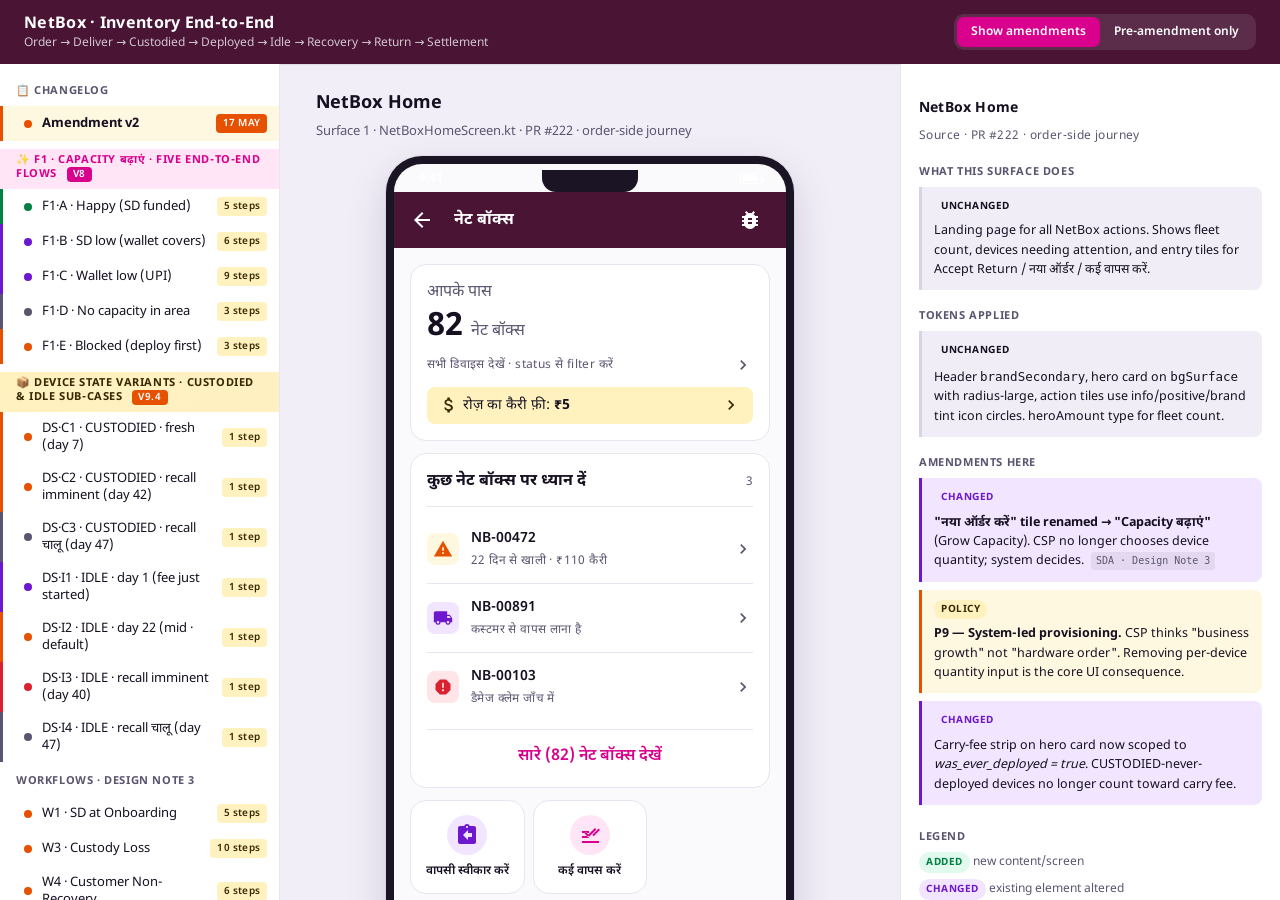
==== index.html @ 066fb4a2 "v9.4 · 7 Device State Variants for CUSTODIED + IDLE + spec-impossible nav fix User pointed out: dev-" ====
<!DOCTYPE html>
<html lang="en">
<head>
  <meta charset="UTF-8" />
  <meta name="viewport" content="width=device-width, initial-scale=1.0" />
  <title>NetBox · Inventory End-to-End Prototype</title>
  <link rel="preconnect" href="https://fonts.googleapis.com">
  <link rel="preconnect" href="https://fonts.gstatic.com" crossorigin>
  <link href="https://fonts.googleapis.com/css2?family=Noto+Sans+Devanagari:wght@400;500;600;700&family=Noto+Sans:wght@400;500;600;700&display=swap" rel="stylesheet">
  <link rel="stylesheet" href="assets/tokens.css?v=9.4">
  <link rel="stylesheet" href="assets/proto.css?v=9.4">
</head>
<body class="show-amendments">

<!-- Icon sprite -->
<svg xmlns="http://www.w3.org/2000/svg" style="display:none">
  <symbol id="i-back" viewBox="0 0 24 24"><path fill="currentColor" d="M20 11H7.83l5.59-5.59L12 4l-8 8 8 8 1.41-1.41L7.83 13H20z"/></symbol>
  <symbol id="i-menu" viewBox="0 0 24 24"><path fill="currentColor" d="M3 18h18v-2H3zm0-5h18v-2H3zm0-7v2h18V6z"/></symbol>
  <symbol id="i-more" viewBox="0 0 24 24"><path fill="currentColor" d="M12 8c1.1 0 2-.9 2-2s-.9-2-2-2-2 .9-2 2 .9 2 2 2zm0 2c-1.1 0-2 .9-2 2s.9 2 2 2 2-.9 2-2-.9-2-2-2zm0 6c-1.1 0-2 .9-2 2s.9 2 2 2 2-.9 2-2-.9-2-2-2z"/></symbol>
  <symbol id="i-bug" viewBox="0 0 24 24"><path fill="currentColor" d="M20 8h-2.81c-.45-.78-1.07-1.45-1.82-1.96L17 4.41 15.59 3l-2.17 2.17a6 6 0 0 0-2.83 0L8.41 3 7 4.41l1.62 1.63C7.88 6.55 7.26 7.22 6.81 8H4v2h2.09c-.05.33-.09.66-.09 1v1H4v2h2v1c0 .34.04.67.09 1H4v2h2.81a5.99 5.99 0 0 0 10.38 0H20v-2h-2.09c.05-.33.09-.66.09-1v-1h2v-2h-2v-1c0-.34-.04-.67-.09-1H20zm-6 8h-4v-2h4zm0-4h-4v-2h4z"/></symbol>
  <symbol id="i-add" viewBox="0 0 24 24"><path fill="currentColor" d="M19 13h-6v6h-2v-6H5v-2h6V5h2v6h6z"/></symbol>
  <symbol id="i-remove" viewBox="0 0 24 24"><path fill="currentColor" d="M19 13H5v-2h14z"/></symbol>
  <symbol id="i-check" viewBox="0 0 24 24"><path fill="currentColor" d="M9 16.17 4.83 12l-1.42 1.41L9 19 21 7l-1.41-1.41z"/></symbol>
  <symbol id="i-check-circle" viewBox="0 0 24 24"><path fill="currentColor" d="M12 2C6.48 2 2 6.48 2 12s4.48 10 10 10 10-4.48 10-10S17.52 2 12 2zm-2 15-5-5 1.41-1.41L10 14.17l7.59-7.59L19 8z"/></symbol>
  <symbol id="i-cancel" viewBox="0 0 24 24"><path fill="currentColor" d="M12 2C6.47 2 2 6.47 2 12s4.47 10 10 10 10-4.47 10-10S17.53 2 12 2zm5 13.59L15.59 17 12 13.41 8.41 17 7 15.59 10.59 12 7 8.41 8.41 7 12 10.59 15.59 7 17 8.41 13.41 12z"/></symbol>
  <symbol id="i-autorenew" viewBox="0 0 24 24"><path fill="currentColor" d="M12 6v3l4-4-4-4v3c-4.42 0-8 3.58-8 8 0 1.57.46 3.03 1.24 4.26L6.7 14.8A5.87 5.87 0 0 1 6 12c0-3.31 2.69-6 6-6zm6.76 1.74L17.3 9.2c.44.84.7 1.79.7 2.8 0 3.31-2.69 6-6 6v-3l-4 4 4 4v-3c4.42 0 8-3.58 8-8 0-1.57-.46-3.03-1.24-4.26z"/></symbol>
  <symbol id="i-truck" viewBox="0 0 24 24"><path fill="currentColor" d="M20 8h-3V4H3c-1.1 0-2 .9-2 2v11h2a3 3 0 1 0 6 0h6a3 3 0 1 0 6 0h2v-5zm-.5 1.5 1.96 2.5H17V9.5zM6 18.5a1.5 1.5 0 1 1 0-3 1.5 1.5 0 0 1 0 3zm12 0a1.5 1.5 0 1 1 0-3 1.5 1.5 0 0 1 0 3z"/></symbol>
  <symbol id="i-task-alt" viewBox="0 0 24 24"><path fill="currentColor" d="m22 5.18-10.59 10.6-4.24-4.24 1.41-1.41 2.83 2.83L20.59 3.77zM12 20c-4.42 0-8-3.58-8-8 0-3.95 2.87-7.23 6.63-7.88l1.59 1.59C8.31 5.91 5 8.57 5 12c0 3.86 3.14 7 7 7s7-3.14 7-7c0-.45-.05-.89-.13-1.32l1.62-1.62c.32.91.51 1.9.51 2.94 0 4.42-3.58 8-8 8z"/></symbol>
  <symbol id="i-wallet" viewBox="0 0 24 24"><path fill="currentColor" d="M21 18v1c0 1.1-.9 2-2 2H5a2 2 0 0 1-2-2V5a2 2 0 0 1 2-2h14c1.1 0 2 .9 2 2v1h-9c-1.11 0-2 .9-2 2v8c0 1.1.89 2 2 2zm-9-2h10V8H12zm4-2.5c-.83 0-1.5-.67-1.5-1.5s.67-1.5 1.5-1.5 1.5.67 1.5 1.5-.67 1.5-1.5 1.5z"/></symbol>
  <symbol id="i-router" viewBox="0 0 24 24"><path fill="currentColor" d="M21 11h-2V8c0-1.1-.9-2-2-2h-5c.1-.3.1-.7.1-1 0-1.66-1.34-3-3-3S6 3.34 6 5c0 .3 0 .7.1 1H4c-1.1 0-2 .9-2 2v3h2v9h16v-9h1zM9 5c0-.55.45-1 1-1s1 .45 1 1-.45 1-1 1-1-.45-1-1zm9 13H5v-6h13zM6 9V7h12v2z"/></symbol>
  <symbol id="i-warning" viewBox="0 0 24 24"><path fill="currentColor" d="M1 21h22L12 2zm12-3h-2v-2h2zm0-4h-2v-4h2z"/></symbol>
  <symbol id="i-info" viewBox="0 0 24 24"><path fill="currentColor" d="M12 2C6.48 2 2 6.48 2 12s4.48 10 10 10 10-4.48 10-10S17.52 2 12 2zm1 15h-2v-6h2zm0-8h-2V7h2z"/></symbol>
  <symbol id="i-search-off" viewBox="0 0 24 24"><path fill="currentColor" d="M19.07 4.93l-1.41 1.41A8 8 0 1 0 7.34 17.66l-3.41 3.41 1.41 1.41 17-17zM12 17a5 5 0 0 1-5-5 5 5 0 0 1 .82-2.76l7.94 7.94A5 5 0 0 1 12 17z"/></symbol>
  <symbol id="i-report" viewBox="0 0 24 24"><path fill="currentColor" d="M15.73 3H8.27L3 8.27v7.46L8.27 21h7.46L21 15.73V8.27zM12 17.3c-.72 0-1.3-.58-1.3-1.3s.58-1.3 1.3-1.3 1.3.58 1.3 1.3-.58 1.3-1.3 1.3zm1-4.3h-2V7h2z"/></symbol>
  <symbol id="i-inventory" viewBox="0 0 24 24"><path fill="currentColor" d="M20 2H4a1 1 0 0 0-1 1v3.01c0 .36.21.69.5.89V20a2 2 0 0 0 2 2h13a2 2 0 0 0 2-2V6.9c.3-.2.5-.5.5-.89V3a1 1 0 0 0-1-1zm-5 12H9v-2h6zM19 6H5V4h14z"/></symbol>
  <symbol id="i-person" viewBox="0 0 24 24"><path fill="currentColor" d="M12 12c2.21 0 4-1.79 4-4s-1.79-4-4-4-4 1.79-4 4 1.79 4 4 4zm0 2c-2.67 0-8 1.34-8 4v2h16v-2c0-2.66-5.33-4-8-4z"/></symbol>
  <symbol id="i-assignment-return" viewBox="0 0 24 24"><path fill="currentColor" d="M19 3h-4.18C14.4 1.84 13.3 1 12 1c-1.3 0-2.4.84-2.82 2H5a2 2 0 0 0-2 2v14a2 2 0 0 0 2 2h14c1.1 0 2-.9 2-2V5c0-1.1-.9-2-2-2zm-7 0c.55 0 1 .45 1 1s-.45 1-1 1-1-.45-1-1 .45-1 1-1zm5 11h-4v3l-5-5 5-5v3h4z"/></symbol>
  <symbol id="i-checklist" viewBox="0 0 24 24"><path fill="currentColor" d="m22 7-1.41-1.41-6.34 6.34 1.41 1.41zm-11.59 4.58L8 9.17 6.59 10.59 10.41 14.41l8-8L17 4.99zM4 18h17v2H4zm0-5h7v2H4zm0-5h7v2H4z"/></symbol>
  <symbol id="i-dollar" viewBox="0 0 24 24"><path fill="currentColor" d="M11.8 10.9c-2.27-.59-3-1.2-3-2.15 0-1.09 1.01-1.85 2.7-1.85 1.78 0 2.44.85 2.5 2.1h2.21c-.07-1.72-1.12-3.3-3.21-3.81V3h-3v2.16C8.06 5.58 6.55 6.84 6.55 8.77c0 2.31 1.91 3.46 4.7 4.13 2.5.6 3 1.48 3 2.41 0 .69-.49 1.79-2.7 1.79-2.06 0-2.87-.92-2.98-2.1h-2.2c.12 2.19 1.76 3.42 3.68 3.83V21h3v-2.15c2.05-.39 3.68-1.57 3.69-3.65 0-2.85-2.44-3.8-4.94-4.4z"/></symbol>
  <symbol id="i-help" viewBox="0 0 24 24"><path fill="currentColor" d="M11 18h2v-2h-2zm1-16C6.48 2 2 6.48 2 12s4.48 10 10 10 10-4.48 10-10S17.52 2 12 2zm0 18c-4.41 0-8-3.59-8-8s3.59-8 8-8 8 3.59 8 8-3.59 8-8 8zm0-14c-2.21 0-4 1.79-4 4h2c0-1.1.9-2 2-2s2 .9 2 2c0 2-3 1.75-3 5h2c0-2.25 3-2.5 3-5 0-2.21-1.79-4-4-4z"/></symbol>
  <symbol id="i-down" viewBox="0 0 24 24"><path fill="currentColor" d="M7.41 8.59 12 13.17l4.59-4.58L18 10l-6 6-6-6z"/></symbol>
  <symbol id="i-up" viewBox="0 0 24 24"><path fill="currentColor" d="m7.41 15.41 4.59-4.58 4.59 4.58L18 14l-6-6-6 6z"/></symbol>
  <symbol id="i-chevron-right" viewBox="0 0 24 24"><path fill="currentColor" d="M10 6 8.59 7.41 13.17 12l-4.58 4.59L10 18l6-6z"/></symbol>
  <symbol id="i-clock" viewBox="0 0 24 24"><path fill="currentColor" d="M11.99 2C6.47 2 2 6.48 2 12s4.47 10 9.99 10C17.52 22 22 17.52 22 12S17.52 2 11.99 2zM12 20c-4.42 0-8-3.58-8-8s3.58-8 8-8 8 3.58 8 8-3.58 8-8 8zm.5-13H11v6l5.25 3.15.75-1.23-4.5-2.67z"/></symbol>
  <symbol id="i-shield-check" viewBox="0 0 24 24"><path fill="currentColor" d="M12 1 3 5v6c0 5.55 3.84 10.74 9 12 5.16-1.26 9-6.45 9-12V5zm-2 16-4-4 1.41-1.41L10 14.17l6.59-6.59L18 9z"/></symbol>
  <symbol id="i-trending-up" viewBox="0 0 24 24"><path fill="currentColor" d="m16 6 2.29 2.29-4.88 4.88-4-4L2 16.59 3.41 18l6-6 4 4 6.3-6.29L22 12V6z"/></symbol>
  <symbol id="i-receipt" viewBox="0 0 24 24"><path fill="currentColor" d="M18 17H6v-2h12zm0-4H6v-2h12zm0-4H6V7h12zM3 22l1.5-1.5L6 22l1.5-1.5L9 22l1.5-1.5L12 22l1.5-1.5L15 22l1.5-1.5L18 22l1.5-1.5L21 22V2l-1.5 1.5L18 2l-1.5 1.5L15 2l-1.5 1.5L12 2l-1.5 1.5L9 2 7.5 3.5 6 2 4.5 3.5 3 2z"/></symbol>
  <symbol id="i-gavel" viewBox="0 0 24 24"><path fill="currentColor" d="m6.85 12.65 6.49-6.49 1.5 1.5-6.49 6.49zM18.5 17h-13v2h13zm-2-13.5L20.5 7.5l-3 3L13.5 6.5z"/></symbol>
  <symbol id="i-stop" viewBox="0 0 24 24"><path fill="currentColor" d="M12 2C6.47 2 2 6.47 2 12s4.47 10 10 10 10-4.47 10-10S17.53 2 12 2zm0 18c-4.41 0-8-3.59-8-8 0-1.85.63-3.55 1.69-4.9L16.9 18.31A7.902 7.902 0 0 1 12 20zm6.31-3.1L7.1 5.69A7.902 7.902 0 0 1 12 4c4.41 0 8 3.59 8 8 0 1.85-.63 3.55-1.69 4.9z"/></symbol>
  <symbol id="i-logout" viewBox="0 0 24 24"><path fill="currentColor" d="m17 8-1.41 1.41L17.17 11H9v2h8.17l-1.58 1.58L17 16l4-4zM5 5h7V3H5a2 2 0 0 0-2 2v14a2 2 0 0 0 2 2h7v-2H5z"/></symbol>
</svg>

<div class="app">
  <!-- Top bar -->
  <header class="topbar">
    <button class="mobile-rail-btn" id="mobile-rail-btn" aria-label="Open menu">
      <svg viewBox="0 0 24 24"><path d="M3 18h18v-2H3zm0-5h18v-2H3zm0-7v2h18V6z"/></svg>
    </button>
    <div>
      <h1>NetBox · Inventory End-to-End</h1>
      <div class="sub">Order → Deliver → Custodied → Deployed → Idle → Recovery → Return → Settlement</div>
    </div>
    <div class="spacer"></div>
    <div class="toggle-group" id="overlay-toggle">
      <button class="on" data-mode="show">Show amendments</button>
      <button data-mode="hide">Pre-amendment only</button>
    </div>
  </header>

  <!-- Mobile scrim (shown behind drawer / bottom sheet on mobile) -->
  <div class="mobile-scrim" id="mobile-scrim"></div>

  <!-- Mobile floating button to open annotations sheet -->
  <button class="mobile-side-btn" id="mobile-side-btn" aria-label="View annotations">
    <svg viewBox="0 0 24 24"><path d="M19 5v14H5V5h14m0-2H5a2 2 0 0 0-2 2v14a2 2 0 0 0 2 2h14a2 2 0 0 0 2-2V5a2 2 0 0 0-2-2zm-2 10H7v-2h10v2zm0-4H7V7h10v2zm-4 8H7v-2h6v2z"/></svg>
    Notes
  </button>

  <!-- Left rail -->
  <nav class="rail" id="rail">
    <div class="group">📋 Changelog</div>
    <div class="item is-new" data-screen="changelog" style="background:#FFF8E1;border-left-color:var(--wc-state-caution);">
      <span class="dot" style="background:var(--wc-state-caution);"></span>
      <strong>Amendment v2</strong>
      <span class="meta" style="background:var(--wc-state-caution);color:white;">17 May</span>
    </div>

    <div class="group" style="background:linear-gradient(135deg,var(--wc-bg-brand-tint),var(--wc-brand-tint));color:var(--wc-brand-primary);font-weight:700;">✨ F1 · Capacity बढ़ाएं · five end-to-end flows <span style="font-size:10px;font-weight:600;background:var(--wc-brand-primary);color:white;padding:1px 6px;border-radius:4px;margin-left:6px;">v8</span></div>
    <div class="item is-workflow is-new" data-workflow="F1A" style="border-left-color:var(--wc-state-positive);"><span class="dot" style="background:var(--wc-state-positive);"></span> F1·A · Happy (SD funded) <span class="meta">5 steps</span></div>
    <div class="item is-workflow is-new" data-workflow="F1B" style="border-left-color:var(--wc-state-info);"><span class="dot" style="background:var(--wc-state-info);"></span> F1·B · SD low (wallet covers) <span class="meta">6 steps</span></div>
    <div class="item is-workflow is-new" data-workflow="F1C" style="border-left-color:var(--wc-state-info);"><span class="dot" style="background:var(--wc-state-info);"></span> F1·C · Wallet low (UPI) <span class="meta">9 steps</span></div>
    <div class="item is-workflow is-new" data-workflow="F1D" style="border-left-color:var(--wc-text-secondary);"><span class="dot" style="background:var(--wc-text-secondary);"></span> F1·D · No capacity in area <span class="meta">3 steps</span></div>
    <div class="item is-workflow is-new" data-workflow="F1E" style="border-left-color:var(--wc-state-caution);"><span class="dot" style="background:var(--wc-state-caution);"></span> F1·E · Blocked (deploy first) <span class="meta">3 steps</span></div>

    <div class="group" style="background:linear-gradient(135deg,var(--wc-bg-warning),#FFF0C2);color:var(--wc-text-on-warning);font-weight:700;">📦 Device State Variants · CUSTODIED & IDLE sub-cases <span style="font-size:10px;font-weight:600;background:var(--wc-state-caution);color:white;padding:1px 6px;border-radius:4px;margin-left:6px;">v9.4</span></div>
    <div class="item is-workflow is-new" data-workflow="DSC1" style="border-left-color:var(--wc-state-caution);"><span class="dot" style="background:var(--wc-state-caution);"></span> DS·C1 · CUSTODIED · fresh (day 7) <span class="meta">1 step</span></div>
    <div class="item is-workflow is-new" data-workflow="DSC2" style="border-left-color:var(--wc-state-caution);"><span class="dot" style="background:var(--wc-state-caution);"></span> DS·C2 · CUSTODIED · recall imminent (day 42) <span class="meta">1 step</span></div>
    <div class="item is-workflow is-new" data-workflow="DSC3" style="border-left-color:var(--wc-text-secondary);"><span class="dot" style="background:var(--wc-text-secondary);"></span> DS·C3 · CUSTODIED · recall चालू (day 47) <span class="meta">1 step</span></div>
    <div class="item is-workflow is-new" data-workflow="DSI1" style="border-left-color:var(--wc-state-info);"><span class="dot" style="background:var(--wc-state-info);"></span> DS·I1 · IDLE · day 1 (fee just started) <span class="meta">1 step</span></div>
    <div class="item is-workflow is-new" data-workflow="DSI2" style="border-left-color:var(--wc-state-caution);"><span class="dot" style="background:var(--wc-state-caution);"></span> DS·I2 · IDLE · day 22 (mid · default) <span class="meta">1 step</span></div>
    <div class="item is-workflow is-new" data-workflow="DSI3" style="border-left-color:var(--wc-state-negative);"><span class="dot" style="background:var(--wc-state-negative);"></span> DS·I3 · IDLE · recall imminent (day 40) <span class="meta">1 step</span></div>
    <div class="item is-workflow is-new" data-workflow="DSI4" style="border-left-color:var(--wc-text-secondary);"><span class="dot" style="background:var(--wc-text-secondary);"></span> DS·I4 · IDLE · recall चालू (day 47) <span class="meta">1 step</span></div>

    <div class="group">Workflows · Design Note 3</div>
    <div class="item is-workflow" data-workflow="W1"><span class="dot"></span> W1 · SD at Onboarding <span class="meta">5 steps</span></div>
    <div class="item is-workflow" data-workflow="W3"><span class="dot"></span> W3 · Custody Loss <span class="meta">10 steps</span></div>
    <div class="item is-workflow" data-workflow="W4"><span class="dot"></span> W4 · Customer Non-Recovery <span class="meta">6 steps</span></div>
    <div class="item is-workflow" data-workflow="W5"><span class="dot"></span> W5 · Device Return to Wiom <span class="meta">5 steps</span></div>
    <div class="item is-workflow" data-workflow="W6"><span class="dot"></span> W6 · Scheduled Reconciliation <span class="meta">3 steps</span></div>
    <div class="item is-workflow" data-workflow="W7"><span class="dot"></span> W7 · Risk Escalation <span class="meta">4 steps</span></div>
    <div class="item is-workflow" data-workflow="W8"><span class="dot"></span> W8 · Exit Settlement <span class="meta">2 steps</span></div>
    <div class="item is-workflow" data-workflow="W9"><span class="dot"></span> W9 · Standalone SD Top-Up <span class="meta">3 steps</span></div>
    <div class="item is-workflow" data-workflow="W10"><span class="dot"></span> W10 · Dispute / Correction <span class="meta">5 steps</span></div>
    <div class="item is-workflow" data-workflow="W11"><span class="dot"></span> W11 · Legacy Migration <span class="meta">2 steps</span></div>
    <div class="item is-workflow" data-workflow="W12"><span class="dot"></span> W12 · Late Recovery <span class="meta">3 steps</span></div>

    <div class="group">Order side · Pre-amendment</div>
    <div class="item is-new active" data-screen="dashboard-home"><span class="dot"></span> Dashboard · Home <span class="meta">NEW v5</span></div>
    <div class="item is-new" data-screen="app-menu"><span class="dot"></span> Menu drawer <span class="meta">v9.1</span></div>
    <div class="item is-new" data-screen="device-inventory"><span class="dot"></span> Device Inventory · tabbed <span class="meta">v9.1</span></div>
    <div class="item is-new" data-screen="zone-capacity"><span class="dot"></span> नया काम · opportunity <span class="meta">v7</span></div>
    <div class="item is-new" data-screen="drilldown-no-capacity"><span class="dot"></span> नया काम · no capacity <span class="meta">v8</span></div>
    <div class="item is-new" data-screen="drilldown-blocked"><span class="dot"></span> नया काम · blocked <span class="meta">v8</span></div>
    <div class="item" data-screen="nb-home"><span class="dot"></span> NetBox Home</div>
    <div class="item has-change" data-screen="request-sheet"><span class="dot"></span> Request New <span class="meta">changed</span></div>
    <div class="item has-change" data-screen="low-balance"><span class="dot"></span> Low Balance <span class="meta">changed</span></div>
    <div class="item" data-screen="add-funds-input"><span class="dot"></span> Add Funds · Input</div>
    <div class="item" data-screen="add-funds-method"><span class="dot"></span> Add Funds · Method</div>
    <div class="item" data-screen="add-funds-processing"><span class="dot"></span> Add Funds · Processing</div>
    <div class="item" data-screen="add-funds-success"><span class="dot"></span> Add Funds · Success</div>
    <div class="item" data-screen="request-success"><span class="dot"></span> Request Success</div>
    <div class="item" data-screen="nb-home-tracking"><span class="dot"></span> Home · Order in transit</div>
    <div class="item has-change" data-screen="nb-home-delivered"><span class="dot"></span> Home · Delivered (CTA) <span class="meta">changed</span></div>
    <div class="item has-change" data-screen="delivery-confirm"><span class="dot"></span> Delivery Confirm <span class="meta">changed</span></div>
    <div class="item" data-screen="delivery-confirmed"><span class="dot"></span> Delivery Confirmed</div>

    <div class="group">Device states · Pre-amendment</div>
    <div class="item" data-screen="dev-deployed"><span class="dot"></span> DEPLOYED</div>
    <div class="item has-change" data-screen="dev-idle"><span class="dot"></span> IDLE (with fee) <span class="meta">changed</span></div>
    <div class="item has-change" data-screen="dev-custodied"><span class="dot"></span> CUSTODIED <span class="meta">changed</span></div>
    <div class="item has-change" data-screen="dev-recovery-pending"><span class="dot"></span> RECOVERY_PENDING <span class="meta">changed</span></div>
    <div class="item" data-screen="dev-retrieval-pending"><span class="dot"></span> RETRIEVAL_PENDING</div>
    <div class="item has-change" data-screen="dev-returned"><span class="dot"></span> RETURNED <span class="meta">changed</span></div>
    <div class="item has-change" data-screen="dev-damaged"><span class="dot"></span> DAMAGED <span class="meta">changed</span></div>
    <div class="item has-change" data-screen="dev-lost"><span class="dot"></span> LOST <span class="meta">changed</span></div>
    <div class="item" data-screen="dev-writtenoff"><span class="dot"></span> WRITTEN_OFF</div>

    <div class="group">New · Proposed by amendments</div>
    <div class="item is-new" data-screen="onboarding-prompt"><span class="dot"></span> SD Onboarding · prompt <span class="meta">NEW</span></div>
    <div class="item is-new" data-screen="onboarding-success"><span class="dot"></span> SD Onboarding · success <span class="meta">NEW</span></div>
    <div class="item is-new" data-screen="growth-intent"><span class="dot"></span> Capacity बढ़ाएं · State A <span class="meta">NEW</span></div>
    <div class="item is-new" data-screen="growth-intent-B"><span class="dot"></span> Capacity · State B (enough) <span class="meta">NEW</span></div>
    <div class="item is-new" data-screen="growth-intent-C"><span class="dot"></span> Capacity · State C (top-up) <span class="meta">NEW</span></div>
    <div class="item is-new" data-screen="growth-intent-D"><span class="dot"></span> Capacity · State D (no cap) <span class="meta">NEW</span></div>
    <div class="item is-new" data-screen="growth-intent-blocked"><span class="dot"></span> Capacity · Blocked (1 reason) <span class="meta">NEW</span></div>
    <div class="item is-new" data-screen="sd-profile"><span class="dot"></span> SD Profile <span class="meta">NEW</span></div>
    <div class="item is-new" data-screen="legacy-above"><span class="dot"></span> SD Profile · Legacy (above) <span class="meta">NEW</span></div>
    <div class="item is-new" data-screen="legacy-below"><span class="dot"></span> SD Profile · Legacy (below) <span class="meta">NEW</span></div>
    <div class="item is-new" data-screen="sd-topup"><span class="dot"></span> SD Top-Up <span class="meta">NEW</span></div>
    <div class="item is-new" data-screen="report-loss-sheet" style="border-left-color:var(--wc-state-negative);"><span class="dot" style="background:var(--wc-state-negative);"></span> गुम दर्ज करें · W3 pre-step <span class="meta">v9.0</span></div>
    <div class="item is-new" data-screen="liability-breakdown"><span class="dot"></span> राशि का विवरण · drill-down <span class="meta">v9.2</span></div>
    <div class="item is-new" data-screen="loss-card-custody"><span class="dot"></span> Wallet · Custody loss card <span class="meta">NEW</span></div>
    <div class="item is-new" data-screen="loss-card-norecovery"><span class="dot"></span> Wallet · Non-recovery card <span class="meta">NEW</span></div>
    <div class="item is-new" data-screen="recovery-success"><span class="dot"></span> Recovery success · +₹50 <span class="meta">NEW</span></div>
    <div class="item is-new" data-screen="late-recovery-card"><span class="dot"></span> Wallet · Late recovery <span class="meta">NEW</span></div>
    <div class="item is-new" data-screen="settlement-detail"><span class="dot"></span> Settlement Detail <span class="meta">NEW</span></div>
    <div class="item is-new" data-screen="escalation-notice"><span class="dot"></span> Escalation Notice <span class="meta">NEW</span></div>
    <div class="item is-new" data-screen="dispute-form"><span class="dot"></span> Dispute · Form <span class="meta">NEW</span></div>
    <div class="item is-new" data-screen="dispute-pending"><span class="dot"></span> Dispute · Under review <span class="meta">NEW</span></div>
    <div class="item is-new" data-screen="exit-settlement"><span class="dot"></span> Exit Settlement <span class="meta">NEW</span></div>
  </nav>

  <!-- Stage -->
  <main class="stage">
    <h2 id="stage-title">NetBox Home</h2>
    <div class="stage-sub" id="stage-sub">Surface 1 · NetBoxHomeScreen.kt · Pre-amendment truth from PR #222</div>

    <!-- Workflow stepper (only visible when a workflow is selected) -->
    <div class="wf-stepper" id="wf-stepper" style="display:none;"></div>

    <div class="phone-frame">
      <div class="phone-screen" id="screen-container">

        <!-- ============================================================
             DASHBOARD HOME — Improvement v5 (17 May 2026)
             Per directive 1: Capacity ≠ NetBox ordering. Entry point for
             "Capacity बढ़ाएं" is now a 4th chip in the Assurance Strip on
             the main Dashboard, NOT under NetBox/inventory.
             ============================================================ -->
        <section class="screen" id="screen-dashboard-home">
          <div class="status-bar dark"><span>9:41</span><span class="right"><span class="battery"></span></span></div>
          <div class="screen-body">
            <header class="app-bar">
              <!-- v9.1 · hamburger now opens the app menu drawer (was no-op __back). -->
              <div class="icon-btn" data-tap="app-menu"><svg class="mi"><use href="#i-menu"/></svg></div>
              <div class="title" style="flex:1;">Rajesh Kumar <span class="t-bodySmall" style="opacity:0.85;font-weight:400;"> · एडमिन</span></div>
              <div class="icon-btn"><svg class="mi"><use href="#i-bug"/></svg></div>
              <div class="icon-btn" style="position:relative;"><svg class="mi"><use href="#i-clock"/></svg><span style="position:absolute;top:6px;right:6px;background:var(--wc-state-negative);color:white;font-size:9px;font-weight:700;padding:1px 5px;border-radius:8px;">3</span></div>
            </header>
            <div class="scrollable" style="padding:12px;">
              <!-- Assurance Strip — 2x2 grid of chips. 4th chip is the new Zone & Capacity. -->
              <div style="display:grid;grid-template-columns:1fr 1fr;gap:8px;">
                <!-- Chip 1: कनेक्शन -->
                <div class="card" style="padding:14px;">
                  <div class="t-bodySmall text-secondary">कनेक्शन</div>
                  <div class="t-titleSm mt-sm">45 <span class="t-bodySmall text-secondary"> (51)</span></div>
                </div>
                <!-- Chip 2: सेवा स्थिति -->
                <div class="card" style="padding:14px;">
                  <div class="t-bodySmall text-secondary">सेवा स्थिति</div>
                  <div class="row mt-sm" style="gap:6px;align-items:center;"><svg class="mi mi-sm" style="color:var(--wc-state-positive);"><use href="#i-check-circle"/></svg><span class="t-body">सब ठीक</span></div>
                </div>
                <!-- Chip 3: कमाई -->
                <div class="card" style="padding:14px;">
                  <div class="t-bodySmall text-secondary">कमाई</div>
                  <div class="t-titleSm mt-sm">₹9,000</div>
                </div>
                <!-- Chip 4: Zone & Capacity — entry for the drilldown.
                     v8.4: chip content morphs per active flow. Three variants:
                       · opportunity (default / F1·A/B/C): pink, trending-up, "25 खुले"
                       · no-capacity (F1·D): grey, clock, "अभी इंतज़ार"
                       · blocked (F1·E): amber, stop, "रुका हुआ · 1 वजह"
                     app.js updates the chip when workflow changes. -->
                <div class="card" id="zone-capacity-chip" data-tap="zone-capacity" data-chip-state="opportunity" style="padding:14px;background:var(--wc-bg-brand-tint);border-color:var(--wc-brand-stroke);position:relative;">
                  <div class="row" style="gap:6px;align-items:center;" id="zone-chip-eyebrow">
                    <svg class="mi mi-sm" id="zone-chip-icon"><use href="#i-trending-up"/></svg>
                    <span class="t-bodySmall" id="zone-chip-label" style="color:var(--wc-brand-primary);font-weight:600;">ज़ोन और क्षमता</span>
                  </div>
                  <div class="t-titleSm mt-sm" id="zone-chip-value" style="color:var(--wc-text-primary);">25 खुले</div>
                  <div class="t-bodySmall" id="zone-chip-cta" style="color:var(--wc-brand-primary);font-weight:600;margin-top:4px;">देखें ›</div>
                  <span class="amendment-badge changed" style="top:-6px;right:-6px;">v5</span>
                </div>
              </div>

              <!-- Task feed mock -->
              <div class="t-bodySmall text-secondary mt-lg mb-sm" style="text-transform:uppercase;letter-spacing:0.5px;">आज के काम</div>
              <div class="card mt-sm">
                <div class="row between"><div><div class="t-body" style="font-weight:600;">इंस्टॉल · #1100</div><div class="t-bodySmall text-secondary">Sector 8 · समय का प्रस्ताव दें · 3 दिन बाकी</div></div></div>
              </div>
              <div class="card mt-sm">
                <div class="row between"><div><div class="t-body" style="font-weight:600;">सर्विस · #2001</div><div class="t-bodySmall text-secondary">Sector 8 · ग्राहक का इंटरनेट बंद · 2 घंटे बाकी</div></div></div>
              </div>
              <div class="card mt-sm" data-tap="nb-home">
                <div class="row between"><div><div class="t-body" style="font-weight:600;">नेट बॉक्स पिकअप · #3001</div><div class="t-bodySmall text-secondary">Sector 14 · नेटबॉक्स लेने जाएं · आज शाम तक</div></div><svg class="mi mi-sm text-secondary"><use href="#i-chevron-right"/></svg></div>
              </div>
            </div>
          </div>
        </section>

        <!-- ============================================================
             नया काम DRILLDOWN — v7 (17 May 2026)
             Existing app drilldown pattern (matching the "नया काम" surface
             already used elsewhere). Capacity opportunity is surfaced as
             a SECTION/CARD inside this drilldown — not a separate screen.
             Tap the card → enters the Capacity बढ़ाएं (State A → B → home) chain.
             ============================================================ -->
        <section class="screen" id="screen-zone-capacity">
          <div class="status-bar"><span>9:41</span><span class="right"><span class="battery"></span></span></div>
          <div class="screen-body" style="background:white;">
            <header class="app-bar light">
              <div class="icon-btn" data-tap="__back"><svg class="mi" style="color:var(--wc-text-primary);"><use href="#i-back"/></svg></div>
            </header>
            <div class="scrollable" style="padding:16px;">
              <!-- Drilldown header — matches existing pattern (wireless icon + title) -->
              <div class="row" style="gap:10px;align-items:center;">
                <svg class="mi" style="color:var(--wc-text-primary);"><use href="#i-router"/></svg>
                <h2 style="margin:0;font-size:22px;font-weight:700;">नया काम</h2>
              </div>
              <div class="t-body text-secondary mt-md">अभी कनेक्शन सेट हो रहे हैं — जल्द अपडेट मिलेगा</div>

              <!-- ✨ NEW v7 · Capacity opportunity card · this is the new section
                   inside the existing drilldown. Surfaces when system detects
                   demand opportunity. Tap → opens Capacity बढ़ाएं (State A). -->
              <div class="card mt-lg" data-tap="growth-intent" style="background:linear-gradient(135deg,var(--wc-bg-brand-tint),var(--wc-brand-tint));border:0;position:relative;cursor:pointer;">
                <div class="row" style="gap:8px;align-items:center;color:var(--wc-brand-primary);">
                  <svg class="mi mi-sm"><use href="#i-trending-up"/></svg>
                  <span class="t-titleSm" style="color:var(--wc-brand-primary);">आपके इलाके में मौका</span>
                  <span class="amendment-badge changed" style="position:static;margin-left:auto;background:var(--wc-brand-primary);color:white;">v8.5</span>
                </div>
                <div class="t-titleSm mt-sm" style="font-size:18px;">आप अभी 25 और कनेक्शन ले सकते हैं</div>
                <div class="t-bodyMd text-secondary mt-sm">सेक्टर 8 में ग्राहकों की मांग बढ़ रही है। Wiom आपको मौका दे रहा है।</div>
                <div class="row between mt-md">
                  <span class="t-bodySmall text-secondary">क्षमता बढ़ाने के लिए</span>
                  <span class="t-ctaSecondary" style="color:var(--wc-brand-primary);">देखें ›</span>
                </div>
              </div>

              <!-- Existing "और कनेक्शन कैसे मिलते हैं?" card — matches the image -->
              <div class="card mt-md">
                <div class="row between">
                  <div class="t-titleSm" style="font-size:18px;">और कनेक्शन कैसे मिलते हैं?</div>
                  <div style="width:40px;height:40px;border-radius:50%;background:var(--wc-bg-subtle);display:grid;place-items:center;"><svg class="mi mi-sm text-secondary"><use href="#i-up"/></svg></div>
                </div>
                <div class="t-body mt-md">Wiom आपको कनेक्शन तब भेजता है जब:</div>
                <div class="t-body mt-sm">· आपकी क्वालिटी अच्छी हो</div>
                <div class="t-body">· कनेक्शन की मांग हो</div>
                <div class="t-body">· नेटवर्क में जगह हो</div>
                <div class="t-body mt-md">तीनों सही हों तो कनेक्शन अपने आप बढ़ते हैं।<br>कुछ नहीं करना पड़ता।</div>
                <div class="mt-md">
                  <span class="t-ctaSecondary" style="color:var(--wc-brand-primary);">क्वालिटी कैसी है → देखें</span>
                </div>
              </div>
            </div>
          </div>
        </section>

        <!-- ============================================================
             v8 · नया काम DRILLDOWN · NO-CAPACITY variant (17 May 2026)
             Same drilldown shell as zone-capacity but the opportunity
             card is replaced with a "no capacity right now" status card.
             Tap the card → opens State D (growth-intent-D).
             Used as the entry for Flow D.
             ============================================================ -->
        <section class="screen" id="screen-drilldown-no-capacity">
          <div class="status-bar"><span>9:41</span><span class="right"><span class="battery"></span></span></div>
          <div class="screen-body" style="background:white;">
            <header class="app-bar light">
              <div class="icon-btn" data-tap="__back"><svg class="mi" style="color:var(--wc-text-primary);"><use href="#i-back"/></svg></div>
            </header>
            <div class="scrollable" style="padding:16px;">
              <div class="row" style="gap:10px;align-items:center;">
                <svg class="mi" style="color:var(--wc-text-primary);"><use href="#i-router"/></svg>
                <h2 style="margin:0;font-size:22px;font-weight:700;">नया काम</h2>
              </div>
              <div class="t-body text-secondary mt-md">अभी कनेक्शन सेट हो रहे हैं — जल्द अपडेट मिलेगा</div>

              <!-- ✨ v8 · NO-CAPACITY status card. System has no demand to allocate
                   in this area right now. Tap → State D info screen. -->
              <div class="card mt-lg" data-tap="growth-intent-D" style="background:var(--wc-bg-subtle);border:0;position:relative;cursor:pointer;">
                <div class="row" style="gap:8px;align-items:center;color:var(--wc-text-secondary);">
                  <svg class="mi mi-sm"><use href="#i-clock"/></svg>
                  <span class="t-titleSm">अभी इंतज़ार</span>
                  <span class="amendment-badge changed" style="position:static;margin-left:auto;background:var(--wc-text-secondary);color:white;">v8</span>
                </div>
                <div class="t-titleSm mt-sm" style="font-size:18px;">आपके इलाके में अभी और<br>कनेक्शन उपलब्ध नहीं</div>
                <div class="t-bodyMd text-secondary mt-sm">ज़रूरत होने पर सिस्टम आपको बताएगा। मौजूदा कनेक्शन पर कोई असर नहीं।</div>
                <div class="row between mt-md">
                  <span class="t-bodySmall text-secondary">पूरी जानकारी देखें</span>
                  <span class="t-ctaSecondary" style="color:var(--wc-brand-primary);">देखें ›</span>
                </div>
              </div>

              <!-- Existing "और कनेक्शन कैसे मिलते हैं?" card — kept for parity -->
              <div class="card mt-md">
                <div class="row between">
                  <div class="t-titleSm" style="font-size:18px;">और कनेक्शन कैसे मिलते हैं?</div>
                  <div style="width:40px;height:40px;border-radius:50%;background:var(--wc-bg-subtle);display:grid;place-items:center;"><svg class="mi mi-sm text-secondary"><use href="#i-up"/></svg></div>
                </div>
                <div class="t-body mt-md">Wiom आपको कनेक्शन तब भेजता है जब:</div>
                <div class="t-body mt-sm">· आपकी क्वालिटी अच्छी हो</div>
                <div class="t-body">· कनेक्शन की मांग हो</div>
                <div class="t-body">· नेटवर्क में जगह हो</div>
                <div class="t-body mt-md">तीनों सही हों तो कनेक्शन अपने आप बढ़ते हैं।<br>कुछ नहीं करना पड़ता।</div>
              </div>
            </div>
          </div>
        </section>

        <!-- ============================================================
             v8 · नया काम DRILLDOWN · BLOCKED variant (17 May 2026)
             Same drilldown shell but surfaces the one-reason BLOCKED card
             (mirrors the screenshot pattern). Tap → State Blocked screen.
             Used as the entry for Flow E.
             ============================================================ -->
        <section class="screen" id="screen-drilldown-blocked">
          <div class="status-bar"><span>9:41</span><span class="right"><span class="battery"></span></span></div>
          <div class="screen-body" style="background:white;">
            <header class="app-bar light">
              <div class="icon-btn" data-tap="__back"><svg class="mi" style="color:var(--wc-text-primary);"><use href="#i-back"/></svg></div>
            </header>
            <div class="scrollable" style="padding:16px;">
              <div class="row" style="gap:10px;align-items:center;">
                <svg class="mi" style="color:var(--wc-text-primary);"><use href="#i-router"/></svg>
                <h2 style="margin:0;font-size:22px;font-weight:700;">नया काम</h2>
              </div>
              <div class="t-body text-secondary mt-md">अभी कनेक्शन सेट हो रहे हैं — जल्द अपडेट मिलेगा</div>

              <!-- ✨ v8 · BLOCKED status card. System surfaces ONE highest-priority
                   reason (CSP has 7 CUSTODIED devices not yet deployed). Tap → State Blocked. -->
              <div class="card mt-lg" data-tap="growth-intent-blocked" style="background:var(--wc-bg-caution);border:0;position:relative;cursor:pointer;">
                <div class="row" style="gap:8px;align-items:center;color:var(--wc-state-caution);">
                  <svg class="mi mi-sm"><use href="#i-stop"/></svg>
                  <span class="t-titleSm" style="color:var(--wc-state-caution);">अभी रुका हुआ</span>
                  <span class="amendment-badge changed" style="position:static;margin-left:auto;background:var(--wc-state-caution);color:white;">v8</span>
                </div>
                <div class="t-titleSm mt-sm" style="font-size:18px;">अभी क्षमता नहीं बढ़ा सकते</div>
                <div class="t-bodyMd text-secondary mt-sm">7 डिवाइस custody में हैं जो अभी ग्राहक के पास नहीं लगे। पहले इन्हें लगाएं — फिर सिस्टम नई क्षमता की व्यवस्था करेगा।</div>
                <div class="row between mt-md">
                  <span class="t-bodySmall text-secondary">क्या करें · देखें</span>
                  <span class="t-ctaSecondary" style="color:var(--wc-state-caution);">देखें ›</span>
                </div>
              </div>

              <div class="card mt-md">
                <div class="row between">
                  <div class="t-titleSm" style="font-size:18px;">और कनेक्शन कैसे मिलते हैं?</div>
                  <div style="width:40px;height:40px;border-radius:50%;background:var(--wc-bg-subtle);display:grid;place-items:center;"><svg class="mi mi-sm text-secondary"><use href="#i-up"/></svg></div>
                </div>
                <div class="t-body mt-md">Wiom आपको कनेक्शन तब भेजता है जब:</div>
                <div class="t-body mt-sm">· आपकी क्वालिटी अच्छी हो</div>
                <div class="t-body">· कनेक्शन की मांग हो</div>
                <div class="t-body">· नेटवर्क में जगह हो</div>
                <div class="t-body mt-md">तीनों सही हों तो कनेक्शन अपने आप बढ़ते हैं।<br>कुछ नहीं करना पड़ता।</div>
              </div>
            </div>
          </div>
        </section>

        <!-- ============================================================
             v9.1 · APP MENU (drawer) · opened from dashboard hamburger
             First step in any workflow that begins from "user opens app".
             Plain list of major sections — Home, NetBox, सुरक्षा राशि,
             Wallet, Profile. Tap "नेट बॉक्स" → nb-home.
             ============================================================ -->
        <section class="screen" id="screen-app-menu">
          <div class="status-bar"><span>9:41</span><span class="right"><span class="battery"></span></span></div>
          <div class="screen-body" style="background:white;">
            <header class="app-bar light">
              <div class="icon-btn" data-tap="__back"><svg class="mi" style="color:var(--wc-text-primary);"><use href="#i-back"/></svg></div>
              <div class="title">Menu</div>
            </header>
            <div class="scrollable" style="padding:0;">
              <!-- Profile header -->
              <div style="padding:20px 16px;background:var(--wc-bg-brand-tint);border-bottom:1px solid var(--wc-stroke-primary);">
                <div class="row" style="gap:12px;align-items:center;">
                  <div style="width:48px;height:48px;border-radius:50%;background:var(--wc-brand-primary);color:white;display:grid;place-items:center;font-weight:700;font-size:18px;">R</div>
                  <div>
                    <div class="t-titleSm">Rajesh Kumar</div>
                    <div class="t-bodySmall text-secondary">एडमिन · Sector 8</div>
                  </div>
                </div>
              </div>
              <!-- Menu items -->
              <div data-tap="dashboard-home" class="row" style="padding:16px;gap:12px;border-bottom:1px solid var(--wc-stroke-primary);cursor:pointer;">
                <svg class="mi" style="color:var(--wc-text-secondary);"><use href="#i-task-alt"/></svg>
                <span class="t-body" style="flex:1;">Home · Dashboard</span>
                <svg class="mi mi-sm text-secondary"><use href="#i-chevron-right"/></svg>
              </div>
              <div data-tap="nb-home" class="row" style="padding:16px;gap:12px;border-bottom:1px solid var(--wc-stroke-primary);cursor:pointer;background:var(--wc-bg-brand-tint);">
                <svg class="mi" style="color:var(--wc-brand-primary);"><use href="#i-router"/></svg>
                <span class="t-body" style="flex:1;color:var(--wc-brand-primary);font-weight:600;">नेट बॉक्स · इनवेंटरी</span>
                <svg class="mi mi-sm" style="color:var(--wc-brand-primary);"><use href="#i-chevron-right"/></svg>
              </div>
              <div data-tap="sd-profile" class="row" style="padding:16px;gap:12px;border-bottom:1px solid var(--wc-stroke-primary);cursor:pointer;">
                <svg class="mi" style="color:var(--wc-text-secondary);"><use href="#i-shield-check"/></svg>
                <span class="t-body" style="flex:1;">सुरक्षा राशि</span>
                <svg class="mi mi-sm text-secondary"><use href="#i-chevron-right"/></svg>
              </div>
              <div data-tap="low-balance" class="row" style="padding:16px;gap:12px;border-bottom:1px solid var(--wc-stroke-primary);cursor:pointer;">
                <svg class="mi" style="color:var(--wc-text-secondary);"><use href="#i-wallet"/></svg>
                <span class="t-body" style="flex:1;">वॉलेट · लेन-देन</span>
                <svg class="mi mi-sm text-secondary"><use href="#i-chevron-right"/></svg>
              </div>
              <div class="row" style="padding:16px;gap:12px;border-bottom:1px solid var(--wc-stroke-primary);cursor:pointer;">
                <svg class="mi" style="color:var(--wc-text-secondary);"><use href="#i-help"/></svg>
                <span class="t-body" style="flex:1;">सहायता</span>
                <svg class="mi mi-sm text-secondary"><use href="#i-chevron-right"/></svg>
              </div>
              <div class="row" style="padding:16px;gap:12px;cursor:pointer;">
                <svg class="mi" style="color:var(--wc-text-secondary);"><use href="#i-info"/></svg>
                <span class="t-body" style="flex:1;">About Wiom</span>
                <svg class="mi mi-sm text-secondary"><use href="#i-chevron-right"/></svg>
              </div>
            </div>
          </div>
        </section>

        <!-- ============================================================
             v9.1 · DEVICE INVENTORY · tabbed list of CSP's devices by status
             Visited from nb-home → "82 नेट बॉक्स · सभी देखें" hero tap.
             Default tab: CUSTODIED (where W3 entry sits). Tap a device row
             → routes to the appropriate device-state screen (dev-custodied,
             dev-idle, etc.). This is the surface where a CSP discovers
             "NB-00123 is missing from my stock".
             ============================================================ -->
        <section class="screen" id="screen-device-inventory">
          <div class="status-bar"><span>9:41</span><span class="right"><span class="battery"></span></span></div>
          <div class="screen-body" style="background:white;">
            <header class="app-bar light">
              <div class="icon-btn" data-tap="__back"><svg class="mi" style="color:var(--wc-text-primary);"><use href="#i-back"/></svg></div>
              <div class="title">मेरे डिवाइस · 82</div>
              <div class="spacer"></div>
              <div class="icon-btn"><svg class="mi" style="color:var(--wc-text-primary);"><use href="#i-checklist"/></svg></div>
            </header>
            <!-- Status tabs -->
            <div style="display:flex;gap:0;overflow-x:auto;border-bottom:1px solid var(--wc-stroke-primary);background:white;">
              <div style="padding:14px 16px;border-bottom:2px solid var(--wc-brand-primary);color:var(--wc-brand-primary);font-weight:700;font-size:14px;white-space:nowrap;">CUSTODIED · 7</div>
              <div style="padding:14px 16px;color:var(--wc-text-secondary);font-size:14px;white-space:nowrap;">DEPLOYED · 74</div>
              <div style="padding:14px 16px;color:var(--wc-text-secondary);font-size:14px;white-space:nowrap;">IDLE · 1</div>
              <div style="padding:14px 16px;color:var(--wc-text-secondary);font-size:14px;white-space:nowrap;">RECOVERY · 1</div>
              <div style="padding:14px 16px;color:var(--wc-text-secondary);font-size:14px;white-space:nowrap;">DAMAGED · 1</div>
              <div style="padding:14px 16px;color:var(--wc-text-secondary);font-size:14px;white-space:nowrap;">LOST · 0</div>
            </div>
            <div class="scrollable" style="padding:0;">
              <!-- Sub-bar: filter / counts -->
              <div style="padding:12px 16px;background:var(--wc-bg-subtle);border-bottom:1px solid var(--wc-stroke-primary);display:flex;gap:8px;align-items:center;">
                <svg class="mi mi-sm" style="color:var(--wc-text-secondary);"><use href="#i-info"/></svg>
                <span class="t-bodySmall text-secondary">CUSTODIED = आपके पास हैं, customer पर नहीं लगे</span>
              </div>
              <!-- Device list (CUSTODIED tab) -->
              <!-- v9.3 · Removed "X months" age from device rows (Must-Not-Do
                   #12 caution — age is formula-input). Kept custody-since date
                   and recall window — both are factual non-formula attributes. -->
              <div data-tap="dev-custodied" class="row" style="padding:16px;gap:12px;border-bottom:1px solid var(--wc-stroke-primary);cursor:pointer;">
                <div style="width:40px;height:40px;border-radius:10px;background:var(--wc-bg-caution);display:grid;place-items:center;color:var(--wc-state-caution);"><svg class="mi mi-sm"><use href="#i-inventory"/></svg></div>
                <div style="flex:1;">
                  <div class="t-body" style="font-weight:600;">NB-00123</div>
                  <div class="t-bodySmall text-secondary">custody 12 May से · 38 दिन recall window</div>
                </div>
                <svg class="mi mi-sm text-secondary"><use href="#i-chevron-right"/></svg>
              </div>
              <div class="row" style="padding:16px;gap:12px;border-bottom:1px solid var(--wc-stroke-primary);cursor:pointer;">
                <div style="width:40px;height:40px;border-radius:10px;background:var(--wc-bg-caution);display:grid;place-items:center;color:var(--wc-state-caution);"><svg class="mi mi-sm"><use href="#i-inventory"/></svg></div>
                <div style="flex:1;">
                  <div class="t-body" style="font-weight:600;">NB-00124</div>
                  <div class="t-bodySmall text-secondary">custody 3 May से · 42 दिन recall window</div>
                </div>
                <svg class="mi mi-sm text-secondary"><use href="#i-chevron-right"/></svg>
              </div>
              <div class="row" style="padding:16px;gap:12px;border-bottom:1px solid var(--wc-stroke-primary);cursor:pointer;">
                <div style="width:40px;height:40px;border-radius:10px;background:var(--wc-bg-caution);display:grid;place-items:center;color:var(--wc-state-caution);"><svg class="mi mi-sm"><use href="#i-inventory"/></svg></div>
                <div style="flex:1;">
                  <div class="t-body" style="font-weight:600;">NB-00125</div>
                  <div class="t-bodySmall text-secondary">custody 9 May से · 44 दिन recall window</div>
                </div>
                <svg class="mi mi-sm text-secondary"><use href="#i-chevron-right"/></svg>
              </div>
              <div class="row" style="padding:16px;gap:12px;border-bottom:1px solid var(--wc-stroke-primary);cursor:pointer;">
                <div style="width:40px;height:40px;border-radius:10px;background:var(--wc-bg-caution);display:grid;place-items:center;color:var(--wc-state-caution);"><svg class="mi mi-sm"><use href="#i-inventory"/></svg></div>
                <div style="flex:1;">
                  <div class="t-body" style="font-weight:600;">NB-00126</div>
                  <div class="t-bodySmall text-secondary">custody 11 May से · 45 दिन recall window</div>
                </div>
                <svg class="mi mi-sm text-secondary"><use href="#i-chevron-right"/></svg>
              </div>
              <div class="row" style="padding:16px;gap:12px;border-bottom:1px solid var(--wc-stroke-primary);cursor:pointer;">
                <div style="width:40px;height:40px;border-radius:10px;background:var(--wc-bg-caution);display:grid;place-items:center;color:var(--wc-state-caution);"><svg class="mi mi-sm"><use href="#i-inventory"/></svg></div>
                <div style="flex:1;">
                  <div class="t-body" style="font-weight:600;">NB-00127</div>
                  <div class="t-bodySmall text-secondary">custody 14 May से · 45 दिन recall window</div>
                </div>
                <svg class="mi mi-sm text-secondary"><use href="#i-chevron-right"/></svg>
              </div>
              <div class="row" style="padding:16px;gap:12px;border-bottom:1px solid var(--wc-stroke-primary);cursor:pointer;">
                <div style="width:40px;height:40px;border-radius:10px;background:var(--wc-bg-caution);display:grid;place-items:center;color:var(--wc-state-caution);"><svg class="mi mi-sm"><use href="#i-inventory"/></svg></div>
                <div style="flex:1;">
                  <div class="t-body" style="font-weight:600;">NB-00128</div>
                  <div class="t-bodySmall text-secondary">custody 15 May से · 45 दिन recall window</div>
                </div>
                <svg class="mi mi-sm text-secondary"><use href="#i-chevron-right"/></svg>
              </div>
              <div class="row" style="padding:16px;gap:12px;cursor:pointer;">
                <div style="width:40px;height:40px;border-radius:10px;background:var(--wc-bg-caution);display:grid;place-items:center;color:var(--wc-state-caution);"><svg class="mi mi-sm"><use href="#i-inventory"/></svg></div>
                <div style="flex:1;">
                  <div class="t-body" style="font-weight:600;">NB-00129</div>
                  <div class="t-bodySmall text-secondary">custody 16 May से · 45 दिन recall window</div>
                </div>
                <svg class="mi mi-sm text-secondary"><use href="#i-chevron-right"/></svg>
              </div>
            </div>
          </div>
        </section>

        <!-- ============================================================
             ORDER-SIDE SCREENS
             ============================================================ -->

        <!-- 0. Changelog (Amendment v2 · 2026-05-17) -->
        <section class="screen" id="screen-changelog">
          <div class="status-bar"><span>9:41</span><span class="right"><span class="battery"></span></span></div>
          <div class="screen-body" style="background:white;">
            <header class="app-bar light">
              <div class="title">Amendment Changelog</div>
            </header>
            <div class="scrollable" style="padding:16px;">
              <!-- Improvement v9.4 · 17 May 2026 — Device State Variants + spec-impossible nav fix -->
              <div class="card" style="background:linear-gradient(135deg,var(--wc-bg-warning),#FFF0C2);border:0;">
                <div class="row" style="gap:8px;align-items:center;">
                  <span style="background:var(--wc-state-caution);color:white;padding:2px 8px;border-radius:4px;font-size:11px;font-weight:700;letter-spacing:0.5px;">IMPROVEMENT v9.4</span>
                  <span class="t-bodySmall text-secondary">17 May 2026 · Device State Variants</span>
                </div>
                <div class="t-titleSm mt-md">7 walkable sub-state variants for CUSTODIED + IDLE</div>
                <div class="t-bodyMd text-secondary mt-sm">User pointed out: dev-custodied and dev-idle are static — but real-life they vary by recall countdown and carry-fee accumulation. Plus a bug: "सेटअप में नहीं लगाना" was wrongly routing to dev-idle (spec-impossible per INV-ACO-SD-06).</div>
                <div class="divider"></div>
                <div class="t-bodySmall" style="font-weight:600;">Bug fix:</div>
                <div class="t-bodySmall text-secondary mt-sm">dev-custodied CTA "सेटअप में नहीं लगाना" was routing to dev-idle — but CUSTODIED → IDLE is invalid per ACS spec (IDLE requires was_ever_deployed=true; CUSTODIED is exclusively never-deployed). Relabelled to <strong>"Wiom को वापस करना है"</strong> and routes to <code>dev-retrieval-pending</code> (the only valid CUSTODIED → next transition per ACS Patch 4).</div>
                <div class="divider"></div>
                <div class="t-bodySmall" style="font-weight:600;">7 sub-state variants now walkable (top of left rail · "Device State Variants" group):</div>
                <div class="t-bodySmall text-secondary mt-sm">
                  <strong>CUSTODIED (3 — always carry-fee exempt per Decision 9):</strong><br>
                  • <strong>DS·C1</strong> · day 7 · 38 दिन recall window · normal action<br>
                  • <strong>DS·C2</strong> · day 42 · 3 दिन recall window · urgent — last chance for clean return<br>
                  • <strong>DS·C3</strong> · day 47 · recall चालू · Wiom team coming · no action needed<br>
                  <br>
                  <strong>IDLE (4 — carry fee accumulating at ₹5/day):</strong><br>
                  • <strong>DS·I1</strong> · day 1 · ₹5 today · 44 दिन recall window · "आज carry fee शुरू हुई"<br>
                  • <strong>DS·I2</strong> · day 22 · ₹110 · 23 दिन recall window · current default<br>
                  • <strong>DS·I3</strong> · day 40 · ₹200 · 5 दिन recall window · decision pressure peaks<br>
                  • <strong>DS·I4</strong> · day 47 · ₹225 (frozen) · recall चालू · carry fee accumulation stopped
                </div>
                <div class="divider"></div>
                <div class="t-bodySmall" style="font-weight:600;">How the morph works:</div>
                <div class="t-bodySmall text-secondary mt-sm">Same dev-custodied / dev-idle screens — extended <code>WORKFLOW_CONTENT</code> with 7 new keys (DSC1/C2/C3 + DSI1/I2/I3/I4). Each morphs banner / recall countdown / carry-fee row / footnote / CTA per sub-state. Hash-parser regex extended to accept <code>DSC\d</code> and <code>DSI\d</code> workflow IDs.</div>
              </div>

              <!-- Fix v9.3 · 17 May 2026 — strip designer-invented form + age leaks -->
              <div class="card" style="background:#FFE0E0;border:0;border-left:4px solid var(--wc-state-negative);">
                <div class="row" style="gap:8px;align-items:center;">
                  <span style="background:var(--wc-state-negative);color:white;padding:2px 8px;border-radius:4px;font-size:11px;font-weight:700;letter-spacing:0.5px;">FIX v9.3</span>
                  <span class="t-bodySmall text-secondary">17 May 2026 · report-loss-sheet trim + age-leak sweep</span>
                </div>
                <div class="t-titleSm mt-md">Removed designer-invented form + remaining "X months" age leaks</div>
                <div class="t-bodyMd text-secondary mt-sm">v9.2 fixed the slab exposure but I'd left two designer inventions in place: the "क्या हुआ" form (कहाँ last seen + कब noticed + photo) and the "28 months" age leak in the device meta. User flagged both. Removed both.</div>
                <div class="divider"></div>
                <div class="t-bodySmall" style="font-weight:600;">report-loss-sheet · what changed:</div>
                <div class="t-bodySmall text-secondary mt-sm">
                  • <strong>Removed</strong> the entire "क्या हुआ" form (कहाँ last seen text field, कब noticed time pills, photo upload). These were my designer inventions (PC-1/2/3) — spec just says "CSP or system reports device missing", not "CSP fills a form". Declaration is a confirmation act; backend infers <code>loss_detected_at</code> from the report timestamp.<br>
                  • <strong>Removed</strong> "28 months" from device meta (formula-input per Must-Not-Do #12).<br>
                  • <strong>Kept</strong>: device ID, custody-since date, liability disclosure (computed amount + settlement timing + late-recovery clause + drill-down link), trust line, both CTAs.<br>
                  • <strong>Added</strong> a brief context line: "यह device आपकी custody में मार्क है पर अभी आपके पास नहीं मिल रहा। गुम दर्ज करने से पहले एक बार देख लें — इसके बाद liability जुड़ जाएगी।"
                </div>
                <div class="divider"></div>
                <div class="t-bodySmall" style="font-weight:600;">device-inventory · what changed:</div>
                <div class="t-bodySmall text-secondary mt-sm">Stripped "X months" age prefix from all 7 CUSTODIED device rows (Must-Not-Do #12 caution — age is the formula input). Kept custody-since date and recall window — both are factual non-formula attributes per spec rules.</div>
                <div class="divider"></div>
                <div class="t-bodySmall text-secondary"><strong>Lesson:</strong> When PCs are flagged, default to removing the invented part rather than shipping it with a "PC pending" badge. Spec compliance > prototype completeness when the two conflict.</div>
              </div>

              <!-- Critical fix v9.2 · 17 May 2026 — Must-Not-Do compliance sweep -->
              <div class="card" style="background:#FFE0E0;border:0;border-left:4px solid var(--wc-state-negative);">
                <div class="row" style="gap:8px;align-items:center;">
                  <span style="background:var(--wc-state-negative);color:white;padding:2px 8px;border-radius:4px;font-size:11px;font-weight:700;letter-spacing:0.5px;">CRITICAL FIX v9.2</span>
                  <span class="t-bodySmall text-secondary">17 May 2026 · Must-Not-Do compliance sweep</span>
                </div>
                <div class="t-titleSm mt-md">Spec-violation sweep: age-band formula was leaking everywhere</div>
                <div class="t-bodyMd text-secondary mt-sm">User flagged that <code>report-loss-sheet</code> exposed "Device age: 28 months · 40% slab" — a direct violation of Design Note 3 <strong>Must-Not-Do #12</strong>: <em>"Never expose age-band formula or depreciation logic. Show computed amount only. If disputed, age/band breakdown available on drill-down."</em> Then swept all workflows for the same and related violations.</div>
                <div class="divider"></div>
                <div class="t-bodySmall" style="font-weight:600;">Violations found and fixed (across all workflows):</div>
                <div class="t-bodySmall text-secondary mt-sm">
                  <strong>Must-Not-Do #12 (age-band formula exposure):</strong><br>
                  • <code>report-loss-sheet</code> — "Device age · 28 months · 40% slab" row removed<br>
                  • <code>dev-lost</code> — "Device age" row + "Age-band: 0–12mo full · 12–24mo 70% · 24–36mo 40% · 36+ floor ₹300" table removed<br>
                  • <code>dev-damaged</code> — "Damage (24mo · 40% slab)" + "age-band के हिसाब से देय" banner sub + body line all reframed<br>
                  • <code>loss-card-custody</code> — "Device age · 28 months · 40% slab" row removed<br>
                  • <strong>WORKFLOW_CONTENT W3 dev-lost morph</strong> — <code>dl-meta-value</code> ("28 months · 40% slab") and <code>dl-formula</code> (full band table) rewritten to neutral copy<br>
                  <br>
                  <strong>Must-Not-Do #3 (no कट/punishment framing):</strong><br>
                  • <code>dev-idle</code> — "रोज़ ₹5 कट रहे हैं" → "रोज़ ₹5 carry fee समायोजित हो रहा है"<br>
                  <br>
                  <strong>Must-Not-Do #10 (no ledger codes in user copy):</strong><br>
                  • <code>loss-card-custody</code> wallet-feed entry — "WALLET_TOPUP" → "वॉलेट में पैसे जोड़े"
                </div>
                <div class="divider"></div>
                <div class="t-bodySmall" style="font-weight:600;">NEW screen: <code>liability-breakdown</code></div>
                <div class="t-bodySmall text-secondary mt-sm">Spec explicitly permits the age-band breakdown <em>on drill-down for dispute context</em>. Built that drill-down: device identity + computed amount + age band slab the device falls into (highlighted with "← आपका device यहाँ") + full age-band table + "विवाद दर्ज करें" CTA bridging to W10. Linked from "राशि कैसे तय हुई · विवरण देखें" on dev-lost, dev-damaged, loss-card-custody, and report-loss-sheet.</div>
                <div class="divider"></div>
                <div class="t-bodySmall" style="font-weight:600;">What stays unchanged (already compliant):</div>
                <div class="t-bodySmall text-secondary mt-sm">
                  • W4 dev-lost morph — uses "Flat · age-irrelevant" framing; no formula leak ✅<br>
                  • W12 dev-lost morph — no formula text; just "late recovery context" ✅<br>
                  • F1 surfaces (State A/B/C/D/Blocked) — no liability amounts exposed ✅<br>
                  • SD-profile bucket cards — show computed amounts only, no slabs ✅
                </div>
              </div>

              <!-- Improvement v9.1 · 17 May 2026 — W3 navigation chain (full end-to-end) -->
              <div class="card" style="background:linear-gradient(135deg,var(--wc-bg-brand-tint),var(--wc-brand-tint));border:0;">
                <div class="row" style="gap:8px;align-items:center;">
                  <span style="background:var(--wc-brand-primary);color:white;padding:2px 8px;border-radius:4px;font-size:11px;font-weight:700;letter-spacing:0.5px;">IMPROVEMENT v9.1</span>
                  <span class="t-bodySmall text-secondary">17 May 2026 · W3 navigation chain</span>
                </div>
                <div class="t-titleSm mt-md">W3 now shows the FULL end-to-end: dashboard → menu → NetBox → inventory → device → declare → ...</div>
                <div class="t-bodyMd text-secondary mt-sm">User flagged that v9.0 jumped straight to dev-custodied without showing how a real CSP navigates there. Built the missing pre-pre-steps so the prototype reader sees the natural app journey: open app → tap hamburger → select NetBox → browse inventory → tap missing device.</div>
                <div class="divider"></div>
                <div class="t-bodySmall" style="font-weight:600;">Two new screens:</div>
                <div class="t-bodySmall text-secondary mt-sm">
                  • <strong><code>app-menu</code></strong> — drawer opened from dashboard hamburger. Lists Home · नेट बॉक्स · सुरक्षा राशि · वॉलेट · सहायता · About. "नेट बॉक्स · इनवेंटरी" row highlighted in brand tint (entry to inventory).<br>
                  • <strong><code>device-inventory</code></strong> — status-tabbed list (CUSTODIED · DEPLOYED · IDLE · RECOVERY · DAMAGED · LOST). Default tab CUSTODIED with the 7 devices visible (including NB-00123 — the one CSP can't find on shelf). Tap a row → device-state screen.
                </div>
                <div class="divider"></div>
                <div class="t-bodySmall" style="font-weight:600;">Wiring added:</div>
                <div class="t-bodySmall text-secondary mt-sm">
                  • Dashboard hamburger now opens <code>app-menu</code> (was no-op back button)<br>
                  • nb-home hero summary card now tappable → opens <code>device-inventory</code> with "सभी डिवाइस देखें · status से filter करें" hint<br>
                  • app-menu "नेट बॉक्स" row → nb-home<br>
                  • device-inventory CUSTODIED row → dev-custodied
                </div>
                <div class="divider"></div>
                <div class="t-bodySmall" style="font-weight:600;">W3 expanded 6 → 10 steps:</div>
                <div class="t-bodySmall text-secondary mt-sm">
                  <strong>1.</strong> dashboard-home · CSP opens app<br>
                  <strong>2.</strong> app-menu · taps hamburger, sees drawer<br>
                  <strong>3.</strong> nb-home · selects नेट बॉक्स<br>
                  <strong>4.</strong> device-inventory · CUSTODIED tab, finds the missing one<br>
                  <strong>5.</strong> dev-custodied · NB-00123 detail (banner morphs in W3 context)<br>
                  <strong>6.</strong> report-loss-sheet · declaration form + ₹600 disclosure<br>
                  <strong>7.</strong> dev-lost · ACS marks LOST<br>
                  <strong>8.</strong> loss-card-custody · wallet card<br>
                  <strong>9.</strong> sd-profile · sits in बकाया देय<br>
                  <strong>10.</strong> settlement-detail · reconciled
                </div>
              </div>

              <!-- Improvement v9.0 · 17 May 2026 — W3 pre-steps (declaration UI) -->
              <div class="card" style="background:linear-gradient(135deg,var(--wc-bg-brand-tint),var(--wc-brand-tint));border:0;">
                <div class="row" style="gap:8px;align-items:center;">
                  <span style="background:var(--wc-brand-primary);color:white;padding:2px 8px;border-radius:4px;font-size:11px;font-weight:700;letter-spacing:0.5px;">IMPROVEMENT v9.0</span>
                  <span class="t-bodySmall text-secondary">17 May 2026 · W3 declaration UI</span>
                </div>
                <div class="t-titleSm mt-md">W3 now starts BEFORE the loss — CSP can declare the missing device</div>
                <div class="t-bodyMd text-secondary mt-sm">Spec Workflow 3 Step 1 says "CSP or system reports device missing" but the prototype had no UI to make that report. Walk just dropped onto dev-lost as if the device materialized in lost state. v9.0 adds the declaration arc that surfaces the financial commitment <em>before</em> liability is recorded.</div>
                <div class="divider"></div>
                <div class="t-bodySmall" style="font-weight:600;">What's new:</div>
                <div class="t-bodySmall text-secondary mt-sm">
                  • <strong>NEW screen <code>report-loss-sheet</code></strong>: declaration form (कहाँ last seen · कब noticed · optional photo) + critical red disclosure card showing the computed age-band liability up-front (₹600 for a 28-month device · 40% slab), settlement-cycle date, and the Decision-12 reminder ("अगर बाद में मिले — exposure बंद, charge बना रहेगा")<br>
                  • <strong>NEW CTA on dev-custodied + dev-idle</strong>: "मुझे यह डिवाइस नहीं मिल रहा" (red link) — entry point from any custodied or idle device record<br>
                  • <strong>NEW disclosure CTA</strong>: "हाँ, गुम दर्ज करें · ₹600 liability जुड़ेगी" — amount is in the label so the commitment is unmissable<br>
                  • <strong>Trust line</strong>: "गलती से दर्ज हो गया तो 7 दिन में dispute कर सकते हैं" — bridges into W10
                </div>
                <div class="divider"></div>
                <div class="t-bodySmall" style="font-weight:600;">W3 expanded from 5 → 6 steps:</div>
                <div class="t-bodySmall text-secondary mt-sm">
                  <strong>1.</strong> dev-custodied — CSP investigating missing device (banner morphs to "नहीं मिल रहा?")<br>
                  <strong>2.</strong> report-loss-sheet — declaration form + liability disclosure<br>
                  <strong>3.</strong> dev-lost — ACS marks LOST (existing step, unchanged downstream)<br>
                  <strong>4.</strong> loss-card-custody — wallet notification<br>
                  <strong>5.</strong> sd-profile — sits in बकाया देय<br>
                  <strong>6.</strong> settlement-detail — reconciled
                </div>
                <div class="divider"></div>
                <div class="t-bodySmall" style="font-weight:600;">Mental model preserved:</div>
                <div class="t-bodySmall text-secondary mt-sm">CSP sees the declaration moment now. They understand: this is a financial commitment, the amount is computed (not arbitrary), and finding the device later doesn't erase it. That mental model couldn't form before — the screen just appeared.</div>
                <div class="divider"></div>
                <div class="t-bodySmall text-secondary"><strong>Deferred (separate pass):</strong> System-detected variant (Wiom audit / ping-fail) — push notification → "system marked NB-00567 missing · please confirm or dispute" → bridges into W3 step 3 or W10 dispute flow.</div>
              </div>

              <!-- Fix v8.9 · 17 May 2026 — dev-lost CTA grammar + workflow-aware label -->
              <div class="card" style="background:#FFF8E1;border:0;border-left:4px solid var(--wc-state-caution);">
                <div class="row" style="gap:8px;align-items:center;">
                  <span style="background:var(--wc-state-caution);color:white;padding:2px 8px;border-radius:4px;font-size:11px;font-weight:700;letter-spacing:0.5px;">FIX v8.9</span>
                  <span class="t-bodySmall text-secondary">17 May 2026 · dev-lost CTA semantics</span>
                </div>
                <div class="t-titleSm mt-md">dev-lost CTA "नेट बॉक्स खोज गया" — broken Hindi + unclear action</div>
                <div class="t-bodyMd text-secondary mt-sm">User flagged that the W3 CTA was meaningless. Two issues: (1) grammar — "खोज गया" is a noun-as-verb construction that doesn't work in Hindi; correct is "मिल गया" or "खोज लिया". (2) action ambiguous — CSP couldn't tell whether the button disputes the charge, erases it, or triggers a search.</div>
                <div class="divider"></div>
                <div class="t-bodySmall" style="font-weight:600;">What this CTA actually does:</div>
                <div class="t-bodySmall text-secondary mt-sm">Triggers the <strong>late-recovery declaration</strong>: device flips to <code>RETRIEVAL_PENDING</code> → eventually <code>RETURNED</code>. Per Decision 12: exposure closes, but the prior charge (₹600 custody / ₹200 non-recovery) <strong>stands</strong>. No reward — ₹50 window expired with SLA.</div>
                <div class="divider"></div>
                <div class="t-bodySmall" style="font-weight:600;">New default + workflow-aware morphs:</div>
                <div class="t-bodySmall text-secondary mt-sm">
                  • Default: <strong>"डिवाइस मिल गया · वापस करूंगा"</strong> + microhint "पहले की liability बनी रहेगी · सिर्फ exposure बंद होगा"<br>
                  • <strong>W3</strong>: hint reads "₹600 की liability बनी रहेगी · सिर्फ exposure बंद होगा (late recovery)"<br>
                  • <strong>W4</strong>: label reframes to "Customer ने वापस किया · आगे Wiom को दूंगा" + hint "₹200 की liability बनी रहेगी · ₹50 reward window पहले ही expire हो गई"<br>
                  • <strong>W12</strong>: label "डिवाइस मिल गया · वापस करूंगा" + hint "पहले की ₹200 liability नहीं हटेगी"
                </div>
                <div class="divider"></div>
                <div class="t-bodySmall text-secondary"><strong>WORKFLOW_CONTENT</strong> extended with <code>dl-cta</code> and <code>dl-cta-hint</code> fields. CTA now reads its label and microhint from the active workflow's content map — same architecture as the rest of the dev-lost morph.</div>
              </div>

              <!-- Critical fix v8.8 · 17 May 2026 — sticky workflow + screen-level tap remap -->
              <div class="card" style="background:#FFE0E0;border:0;border-left:4px solid var(--wc-state-negative);">
                <div class="row" style="gap:8px;align-items:center;">
                  <span style="background:var(--wc-state-negative);color:white;padding:2px 8px;border-radius:4px;font-size:11px;font-weight:700;letter-spacing:0.5px;">CRITICAL FIX v8.8</span>
                  <span class="t-bodySmall text-secondary">17 May 2026 · v8.7 follow-up · in-phone tap chain</span>
                </div>
                <div class="t-titleSm mt-md">v8.7's morph survived in stepper navigation but BROKE on in-phone tap chain</div>
                <div class="t-bodyMd text-secondary mt-sm">User walked W1 by tapping the phone (the natural way) and saw add-funds-success still showing "₹2,000 वॉलेट में जुड़ गया · नया वॉलेट बैलेंस ₹3,800". Root cause: when an in-phone tap went to a screen NOT in W1's step list (e.g., add-funds-processing), the old <code>navigate()</code> called <code>clearWorkflow()</code> as a defensive cleanup. That destroyed the morph mid-flow, so subsequent screens reverted to wallet defaults.</div>
                <div class="divider"></div>
                <div class="t-bodySmall" style="font-weight:600;">Self-critique on the v8.7 testing gap:</div>
                <div class="t-bodySmall text-secondary mt-sm">I verified the <code>WORKFLOW_CONTENT</code> map was wired and called from <code>showScreen</code>. I did NOT walk the in-phone tap chain end-to-end to confirm the morph survived workflow drift. If I had tapped the CTA on add-funds-method in W1 once, this bug would have been obvious. Verifying JS hooks ≠ verifying behavior. Going forward, every "shipped" claim on workflow morphs requires a tap-walk through the full chain.</div>
                <div class="divider"></div>
                <div class="t-bodySmall" style="font-weight:600;">Two-part architectural fix:</div>
                <div class="t-bodySmall text-secondary mt-sm">
                  <strong>1. Sticky workflow:</strong> <code>navigate()</code> no longer clears the workflow when a tap drifts off the step path. Workflow context (content morph + chip morph) persists for the rest of the flow. Stepper highlight may briefly desync — fair trade for content correctness. Workflow only clears on an explicit rail-item click or a new workflow entry.<br><br>
                  <strong>2. Screen-level tap remap:</strong> new <code>SCREEN_TAP_REMAP[workflow][fromScreen][originalTap]</code> map intercepts navigation across the sticky workflow so drifted in-phone taps still route to the workflow's intended destination. Step-level <code>tapRemap</code> remains for F1·B/C precise routing.
                </div>
                <div class="divider"></div>
                <div class="t-bodySmall" style="font-weight:600;">Routes added:</div>
                <div class="t-bodySmall text-secondary mt-sm">
                  • <strong>W1</strong>: add-funds-processing → add-funds-success route remapped to <strong>onboarding-success</strong> (W1's dedicated SD-active surface with capacity-unlock CTA, not the generic wallet tracker)<br>
                  • <strong>W7</strong>: add-funds-success → nb-home-tracking remapped to <strong>settlement-detail</strong> (escalation top-up triggers early reconciliation)<br>
                  • <strong>W9</strong>: add-funds-success → nb-home-tracking remapped to <strong>sd-profile</strong> (standalone top-up returns to profile to show new balance)
                </div>
                <div class="divider"></div>
                <div class="t-bodySmall" style="font-weight:600;">Walk-test verification (please tap-walk, don't stepper-click):</div>
                <div class="t-bodySmall text-secondary mt-sm">
                  W1: rail → tap CTAs through onboarding-prompt → add-funds-method (sees ₹20,000) → processing → <strong>onboarding-success with ₹20,000 SD active + क्षमता बढ़ाएं CTA</strong> ✅<br>
                  W7: rail → escalation-notice → sd-topup (escalation banner) → method → processing → success → <strong>settlement-detail</strong> ✅<br>
                  W9: rail → legacy-below → sd-topup → method → processing → success → <strong>sd-profile</strong> ✅
                </div>
              </div>

              <!-- Critical fix v8.7 · 17 May 2026 — shared-screen stale context -->
              <div class="card" style="background:#FFE0E0;border:0;border-left:4px solid var(--wc-state-negative);">
                <div class="row" style="gap:8px;align-items:center;">
                  <span style="background:var(--wc-state-negative);color:white;padding:2px 8px;border-radius:4px;font-size:11px;font-weight:700;letter-spacing:0.5px;">CRITICAL FIX v8.7</span>
                  <span class="t-bodySmall text-secondary">17 May 2026 · shared-screen context bug</span>
                </div>
                <div class="t-titleSm mt-md">Shared screens were leaking F1·C wallet copy into W1, W3, W4, W5, W12</div>
                <div class="t-bodyMd text-secondary mt-sm">User flagged that W1 step 3 (UPI payment) showed <strong>₹2,000 + "वॉलेट में पैसे डालें"</strong> — copy from F1·C's wallet top-up flow — when W1 needs <strong>₹20,000 + "सुरक्षा राशि जमा करें"</strong>. Same bug class: any shared screen visited from multiple workflows kept the hardcoded copy of whichever flow built it first.</div>
                <div class="divider"></div>
                <div class="t-bodySmall" style="font-weight:600;">Workflow-aware content morph system added:</div>
                <div class="t-bodySmall text-secondary mt-sm">
                  <strong>app.js</strong> gains <code>WORKFLOW_CONTENT</code> map keyed by <code>[workflow][screen][fieldId]</code> + <code>applyWorkflowContent()</code> that mutates relevant DOM ids when a workflow is active. Original textContent snapshotted on first call so defaults restore cleanly when no override applies.
                </div>
                <div class="divider"></div>
                <div class="t-bodySmall" style="font-weight:600;">Screens now context-aware:</div>
                <div class="t-bodySmall text-secondary mt-sm">
                  • <strong>add-funds-method / input / success</strong> — 3 payment contexts: <code>sd-onboarding</code> (W1, ₹20k), <code>sd-topup</code> (F1·B/C, W7, W9, ₹2k), <code>wallet-topup</code> (default ₹2k)<br>
                  • <strong>dev-lost</strong> — 3 lost_reason contexts: W3 (custody loss · age-band · ₹600), W4 (non-recovery · flat ₹200), W12 (prior-lost · charge stands)<br>
                  • <strong>dev-returned</strong> — 2 contexts: W5 (clean return · exposure closure only), W12 (late recovery · ₹200 stands · no reward)<br>
                  • <strong>sd-topup</strong> — W7 entry shows an escalation-context banner above the standalone copy
                </div>
                <div class="divider"></div>
                <div class="t-bodySmall" style="font-weight:600;">Walk to verify:</div>
                <div class="t-bodySmall text-secondary mt-sm">
                  W1 step 3 → <strong>₹20,000 जमा करें · "Wiom साझेदारी की सुरक्षा राशि"</strong> ✅<br>
                  W3 step 1 → <strong>"Custody loss · ₹600 · 28 months · 40% slab"</strong> ✅<br>
                  W4 step 4 → <strong>"ग्राहक से वापस नहीं आया · ₹200 flat · age-irrelevant"</strong> ✅<br>
                  W5 step 3 → <strong>"Wiom को वापस हो गया · कोई liability नहीं"</strong> ✅<br>
                  W7 step 2 → <strong>"Escalation हटाने के लिए top-up ज़रूरी" banner</strong> ✅<br>
                  W12 step 1 → <strong>"पहले LOST मार्क हुआ था · ₹200 बना रहेगा"</strong>; step 3 → <strong>"Late recovery · ₹200 stays · कोई reward नहीं"</strong> ✅
                </div>
                <div class="divider"></div>
                <div class="t-bodySmall text-secondary"><strong>Audit class:</strong> "Shared-screen stale context" — caused by single screen serving multiple workflows with diverged copy needs. The morph system is the durable fix; future shared screens can extend WORKFLOW_CONTENT without touching HTML.</div>
              </div>

              <!-- Improvement v8.6 · 17 May 2026 — W1 audit + Hindi-first sweep -->
              <div class="card" style="background:linear-gradient(135deg,var(--wc-bg-positive),#E0F2E9);border:0;">
                <div class="row" style="gap:8px;align-items:center;">
                  <span style="background:var(--wc-state-positive);color:white;padding:2px 8px;border-radius:4px;font-size:11px;font-weight:700;letter-spacing:0.5px;">IMPROVEMENT v8.6</span>
                  <span class="t-bodySmall text-secondary">17 May 2026 · W1 polish</span>
                </div>
                <div class="t-titleSm mt-md">W1 (SD at Onboarding) audited + Hindi-first sweep</div>
                <div class="t-bodyMd text-secondary mt-sm">First workflow in the W1–W12 walk. Audited the existing W1 against Design Note 3 — <strong>no logic bugs found</strong>. Single linear flow, ₹20,000 spec correct, framed as one-time partnership, capacity-unlock CTA wired. Only copy/consistency issues.</div>
                <div class="divider"></div>
                <div class="t-bodySmall" style="font-weight:600;">Copy sweep applied:</div>
                <div class="t-bodySmall text-secondary mt-sm">
                  • partnership → <strong>साझेदारी</strong> (title + body + bullets)<br>
                  • devices → <strong>डिवाइस</strong><br>
                  • Capacity बढ़ाने की request → <strong>क्षमता बढ़ाने का अनुरोध</strong><br>
                  • "Settlement Cycle पर settlement" → <strong>"Settlement Cycle पर हिसाब"</strong><br>
                  • Success subtitle "service capacity" → <strong>"सेवा क्षमता"</strong><br>
                  • Success CTA "Capacity बढ़ाएं" → <strong>"क्षमता बढ़ाएं"</strong>
                </div>
                <div class="divider"></div>
                <div class="t-bodySmall" style="font-weight:600;">Workflow stepper tightened:</div>
                <div class="t-bodySmall text-secondary mt-sm">
                  • Step labels relabelled in Hindi (स्वीकृति → SD दिखती है · "क्या होगा" समझें · UPI से जमा करें · SD active · क्षमता बढ़ाएं unlocked)<br>
                  • Step 1 label moved from backend event ("CSP approved") to user-visible action<br>
                  • Step notes expanded with spec citations + v8.6 copy callouts
                </div>
                <div class="divider"></div>
                <div class="t-bodySmall text-secondary"><strong>Spec verdict:</strong> ✅ All Design Note 3 §W1 requirements met. ₹20,000 = P_SD_ABSOLUTE_MINIMUM, no per-device math anywhere, "हर डिवाइस पर नहीं, पूरी साझेदारी पर एक बार" rationale preserved, success → growth-intent bridge intact.</div>
              </div>

              <!-- Improvement v8.5 · 17 May 2026 — Hindi-first copy sweep -->
              <div class="card" style="background:linear-gradient(135deg,var(--wc-bg-brand-tint),var(--wc-brand-tint));border:0;">
                <div class="row" style="gap:8px;align-items:center;">
                  <span style="background:var(--wc-brand-primary);color:white;padding:2px 8px;border-radius:4px;font-size:11px;font-weight:700;letter-spacing:0.5px;">IMPROVEMENT v8.5</span>
                  <span class="t-bodySmall text-secondary">17 May 2026 · Hindi-first copy sweep across F1</span>
                </div>
                <div class="t-titleSm mt-md">Devanagari-first copy across all F1 surfaces</div>
                <div class="t-bodyMd text-secondary mt-sm">User flagged that opportunity card mixed Latin words ("connections", "area", "Sector 8", "Capacity"). Per Wiom copy guidelines (Hindi-first, casual-not-informal), swept all F1 surfaces to use Devanagari for plain nouns. Brand "Wiom" retained; transliterated nouns (कनेक्शन, सिस्टम, डिवाइस, कमीशन, सेक्टर) used where the Hindi equivalent is unfamiliar.</div>
                <div class="divider"></div>
                <div class="t-bodySmall" style="font-weight:600;">Substitution map:</div>
                <div class="t-bodySmall text-secondary mt-sm">
                  • connections → <strong>कनेक्शन</strong> (everywhere)<br>
                  • Capacity → <strong>क्षमता</strong> (title bars, CTAs, chip, body)<br>
                  • area → <strong>इलाके</strong><br>
                  • Sector 8 → <strong>सेक्टर 8</strong><br>
                  • customers / customer → <strong>ग्राहक</strong><br>
                  • System → <strong>सिस्टम</strong><br>
                  • devices → <strong>डिवाइस</strong> (where Hindi नेट बॉक्स doesn't fit)<br>
                  • commission → <strong>कमीशन</strong><br>
                  • route होंगे / route करेगा → <strong>जाएंगे / भेजेगा</strong><br>
                  • infrastructure → <strong>नेटवर्क</strong>
                </div>
                <div class="divider"></div>
                <div class="t-bodySmall" style="font-weight:600;">Surfaces touched:</div>
                <div class="t-bodySmall text-secondary mt-sm">
                  • drilldown · opportunity card (the user-flagged one)<br>
                  • drilldown · no-capacity card<br>
                  • drilldown · blocked card<br>
                  • State A · hero + "क्या होगा" bullets + info banner<br>
                  • State B · hero + Devices card<br>
                  • State C · hero + Devices card + reassurance line<br>
                  • State D · hero + "अभी क्या चालू है" bullets<br>
                  • State Blocked · banner + क्यों card + info banner<br>
                  • All six "क्षमता बढ़ाएं" title bars<br>
                  • Dashboard chip label "ज़ोन और क्षमता"<br>
                  • Order tracker variants (delivered / in-flight)<br>
                  • sd-topup reassurance + "यह राशि क्या है" rationale
                </div>
                <div class="divider"></div>
                <div class="t-bodySmall text-secondary"><strong>Kept Latin (deliberate):</strong> Wiom (brand), "custody", "deploy", "top-up", "Settlement Cycle", "exposure", "payouts" — these are policy/technical terms where the Hindi equivalent loses precision or hasn't been finalized across the app. Worth a separate term-locking pass.</div>
              </div>

              <!-- Fix v8.4 · 17 May 2026 — flow-aware Dashboard chip morph -->
              <div class="card" style="background:#FFF8E1;border:0;border-left:4px solid var(--wc-state-caution);">
                <div class="row" style="gap:8px;align-items:center;">
                  <span style="background:var(--wc-state-caution);color:white;padding:2px 8px;border-radius:4px;font-size:11px;font-weight:700;letter-spacing:0.5px;">FIX v8.4</span>
                  <span class="t-bodySmall text-secondary">17 May 2026 · Dashboard chip preview consistency</span>
                </div>
                <div class="t-titleSm mt-md">Zone & Capacity chip now reflects flow state (not always "25 खुले")</div>
                <div class="t-bodyMd text-secondary mt-sm">User flagged: in F1·D (no capacity) and F1·E (blocked), the Dashboard chip still showed the opportunity copy "25 खुले · देखें ›" — but the drilldown the user is about to open says the opposite. The chip should preview the state it's leading to.</div>
                <div class="divider"></div>
                <div class="t-bodySmall" style="font-weight:600;">Three chip variants:</div>
                <div class="t-bodySmall text-secondary mt-sm">
                  • <strong>Opportunity</strong> (F1·A / B / C): pink brand-tint · trending-up icon · "25 खुले · देखें ›"<br>
                  • <strong>No capacity</strong> (F1·D): neutral grey · clock icon · "अभी इंतज़ार · देखें ›"<br>
                  • <strong>Blocked</strong> (F1·E): amber caution · stop icon · "रुका हुआ · 1 वजह · देखें ›"
                </div>
                <div class="divider"></div>
                <div class="t-bodySmall" style="font-weight:600;">How it works:</div>
                <div class="t-bodySmall text-secondary mt-sm">app.js morphs the chip on workflow entry by mutating background/stroke/icon/label/value/CTA in one routine. Chip resets to opportunity on workflow clear or default navigation. The drilldown variant the chip routes to (already remapped per flow) and the chip preview now stay in sync.</div>
              </div>

              <!-- Fix v8.3 · 17 May 2026 — shipping-not-stock math in State C -->
              <div class="card" style="background:#FFF8E1;border:0;border-left:4px solid var(--wc-state-caution);">
                <div class="row" style="gap:8px;align-items:center;">
                  <span style="background:var(--wc-state-caution);color:white;padding:2px 8px;border-radius:4px;font-size:11px;font-weight:700;letter-spacing:0.5px;">FIX v8.3</span>
                  <span class="t-bodySmall text-secondary">17 May 2026 · State C causal math</span>
                </div>
                <div class="t-titleSm mt-md">State C math switched from stock-routing to shipping (causal SD link)</div>
                <div class="t-bodyMd text-secondary mt-sm">User flagged: State C showed "Deploy के लिए तैयार: 7" alongside "5 नए connections" — but those two numbers tell contradictory stories. v8.2 had blindly copied the math from State B.</div>
                <div class="divider"></div>
                <div class="t-bodySmall" style="font-weight:600;">The logical bug:</div>
                <div class="t-bodySmall text-secondary mt-sm">SD is custody collateral — it scales with how many devices sit in CSP's custody. If 7 idle devices were ALREADY in custody, the existing ₹20,000 SD already covers them. Assigning 5 of those 7 to new customers actually <em>reduces</em> exposure (idle → deployed). So <strong>no top-up should be needed</strong> in that scenario — State C wouldn't exist.</div>
                <div class="divider"></div>
                <div class="t-bodySmall" style="font-weight:600;">When SD-low actually applies:</div>
                <div class="t-bodySmall text-secondary mt-sm">When CSP has 0 deploy-ready stock and system must SHIP new devices into custody. The incoming devices raise custody exposure → triggers SD top-up. This is the only scenario that justifies the State C surface.</div>
                <div class="divider"></div>
                <div class="t-bodySmall" style="font-weight:600;">New math (causal):</div>
                <div class="t-bodySmall text-secondary mt-sm">
                  • आपकी custody में (अभी): 82 · सब customer के पास लगे हैं<br>
                  • Deploy के लिए तैयार: <strong>0</strong><br>
                  • Wiom से आ रहे (नए): <strong>+5</strong><br>
                  • Top-up के बाद custody में: <strong>87</strong><br>
                  • Pivot banner: "5 नए devices custody में आ रहे हैं · इसलिए ₹2,000 top-up ज़रूरी"
                </div>
                <div class="divider"></div>
                <div class="t-bodySmall" style="font-weight:600;">Why this matters:</div>
                <div class="t-bodySmall text-secondary mt-sm">The ₹2,000 now feels causally connected to the 5 incoming devices, not an abstract fee. CSP perceives: "5 new devices entering my custody → that's why SD goes up". Mental model aligns with policy: SD is collateral for custody, not for connections or commission.</div>
              </div>

              <!-- Fix v8.2 · 17 May 2026 — batch confirmation in State C -->
              <div class="card" style="background:#FFF8E1;border:0;border-left:4px solid var(--wc-state-caution);">
                <div class="row" style="gap:8px;align-items:center;">
                  <span style="background:var(--wc-state-caution);color:white;padding:2px 8px;border-radius:4px;font-size:11px;font-weight:700;letter-spacing:0.5px;">FIX v8.2</span>
                  <span class="t-bodySmall text-secondary">17 May 2026 · State C batch info parity</span>
                </div>
                <div class="t-titleSm mt-md">Added State-B batch breakdown to State C (F1·B / F1·C)</div>
                <div class="t-bodyMd text-secondary mt-sm">User flagged: in F1·A (happy), State B clearly tells the CSP "5 नए connections — 7 devices custody में deploy के लिए तैयार" before they confirm. In F1·B (SD low) and F1·C (wallet low), State C jumped straight from "25 capacity available" to "₹2,000 top-up needed" — the CSP never saw how many of those 25 connections the ₹2,000 actually buys them.</div>
                <div class="divider"></div>
                <div class="t-bodySmall" style="font-weight:600;">What was added to State C:</div>
                <div class="t-bodySmall text-secondary mt-sm">
                  • <strong>Hero card (mirrors State B):</strong> "अंतिम पुष्टि · System आपको ये भेजेगा · 5 नए connections — Top-up पूरा होने पर तुरंत शुरू"<br>
                  • <strong>Devices breakdown (mirrors State B):</strong> custody 82 · deploy-ready 7 · routing explainer<br>
                  • <strong>Pivot banner:</strong> "इस capacity के लिए ₹2,000 top-up ज़रूरी" — bridges batch → cost<br>
                  • <strong>CTA reframed:</strong> "हाँ, ₹2,000 जमा करें" (matches State A's "हाँ" acknowledgment pattern) + secondary "अभी नहीं"
                </div>
                <div class="divider"></div>
                <div class="t-bodySmall" style="font-weight:600;">Why this matters:</div>
                <div class="t-bodySmall text-secondary mt-sm">CSP perceives a concrete value exchange — "₹2,000 → 5 connections in my area" — not an abstract "top up to unlock something". Removes the opaque jump that made SD-low/wallet-low feel like a toll booth instead of a capacity decision.</div>
              </div>

              <!-- Fix v8.1 · 17 May 2026 — inline top-up per Design Note 3 -->
              <div class="card" style="background:#FFF8E1;border:0;border-left:4px solid var(--wc-state-caution);">
                <div class="row" style="gap:8px;align-items:center;">
                  <span style="background:var(--wc-state-caution);color:white;padding:2px 8px;border-radius:4px;font-size:11px;font-weight:700;letter-spacing:0.5px;">FIX v8.1</span>
                  <span class="t-bodySmall text-secondary">17 May 2026 · Design Note 3 conformance</span>
                </div>
                <div class="t-titleSm mt-md">Removed redundant sd-topup step from F1·B / F1·C + fixed number mismatch</div>
                <div class="t-bodyMd text-secondary mt-sm">User flagged that F1·B and F1·C were showing TWO consecutive top-up screens (State C "₹2,000 जमा करें" → sd-topup "₹5,000 top-up करें") with mismatched numbers. Audit against Design Note 3 confirmed both are bugs.</div>
                <div class="divider"></div>
                <div class="t-bodySmall" style="font-weight:600;">What the amendment actually says:</div>
                <div class="t-bodySmall text-secondary mt-sm">
                  • <strong>Must Do #8:</strong> "Inline SD top-up in growth intent flow. Don't break flow. Pay and proceed."<br>
                  • <strong>Surface 2 rule:</strong> "Top-up flow inline — don't break flow to pay."<br>
                  • <strong>State C spec:</strong> shows <code>[₹2,000 जमा करें]</code> as the terminal CTA, not a "next step" button.<br>
                  • <strong>Surface 5 (sd-topup):</strong> is for <em>Workflow 9</em> (standalone top-up from SD Profile), NOT for growth intent.
                </div>
                <div class="divider"></div>
                <div class="t-bodySmall" style="font-weight:600;">What was fixed:</div>
                <div class="t-bodySmall text-secondary mt-sm">
                  • State C's CTA now routes <strong>directly to payment method picker</strong> (wallet or UPI), skipping the redundant sd-topup intermediate.<br>
                  • sd-topup screen <strong>reframed as standalone</strong> (W9 entry): removed "Capacity बढ़ाने के लिए" wording, added amount-selector pills, generic "यह राशि क्या है" rationale. Numbers no longer fake-specific to the F1 batch.<br>
                  • F1·B reduced from 7 → <strong>6 steps</strong>; F1·C reduced from 10 → <strong>9 steps</strong>.<br>
                  • Mental model preserved: single inline top-up decision, single payment, then provisioning continues.
                </div>
              </div>

              <!-- Improvement v8 · 17 May 2026 — five end-to-end flows -->
              <div class="card" style="background:linear-gradient(135deg,var(--wc-bg-brand-tint),var(--wc-brand-tint));border:0;">
                <div class="row" style="gap:8px;align-items:center;">
                  <span style="background:var(--wc-brand-primary);color:white;padding:2px 8px;border-radius:4px;font-size:11px;font-weight:700;letter-spacing:0.5px;">IMPROVEMENT v8</span>
                  <span class="t-bodySmall text-secondary">17 May 2026</span>
                </div>
                <div class="t-titleSm mt-md">F1 split into five walkable end-to-end flows</div>
                <div class="t-bodyMd text-secondary mt-sm">Earlier W2 was one workflow with all 4 states bolted on as alt paths. v8 splits Capacity बढ़ाएं into <strong>five distinct flows</strong> so each can be walked end-to-end as a separate user journey — without the user having to mentally branch mid-flow.</div>
                <div class="divider"></div>
                <div class="t-bodySmall" style="font-weight:600;">The five flows:</div>
                <div class="t-bodySmall text-secondary mt-sm">
                  • <strong>F1·A · Happy</strong> — SD funded, devices on hand → 5-step direct chain<br>
                  • <strong>F1·B · SD low</strong> — wallet covers top-up → State C → sd-topup → wallet → confirm → tracker<br>
                  • <strong>F1·C · Wallet low</strong> — UPI re-fill required → State C → sd-topup → UPI input → method → success → tracker<br>
                  • <strong>F1·D · No capacity</strong> — drilldown shows "अभी इंतज़ार" status card → State D info<br>
                  • <strong>F1·E · Blocked</strong> — drilldown shows "अभी रुका हुआ" status card → State Blocked
                </div>
                <div class="divider"></div>
                <div class="t-bodySmall" style="font-weight:600;">New screens:</div>
                <div class="t-bodySmall text-secondary mt-sm">
                  • <strong>NEW</strong> drilldown-no-capacity (नया काम variant for D state)<br>
                  • <strong>NEW</strong> drilldown-blocked (नया काम variant for Blocked state)
                </div>
                <div class="divider"></div>
                <div class="t-bodySmall" style="font-weight:600;">How to walk a flow:</div>
                <div class="t-bodySmall text-secondary mt-sm">Click any "F1·X" entry in the left rail. The stepper appears at the top — click each step or use ← / → keys, or just tap through the phone. Workflow-aware tap remap routes the same CTA to State B or State C depending on which flow is active.</div>
              </div>

              <!-- Improvement v7 · 17 May 2026 — supersedes v6 -->
              <div class="card mt-md" style="background:var(--wc-bg-positive);border:0;">
                <div class="row" style="gap:8px;align-items:center;">
                  <span style="background:var(--wc-state-positive);color:white;padding:2px 8px;border-radius:4px;font-size:11px;font-weight:700;letter-spacing:0.5px;">IMPROVEMENT v7</span>
                  <span class="t-bodySmall text-secondary">17 May 2026</span>
                </div>
                <div class="t-titleSm mt-md">Reuse existing "नया काम" drilldown — don't invent a new screen</div>
                <div class="t-bodyMd text-secondary mt-sm">v6 built a brand-new Zone & Capacity drilldown. That was wrong — the existing app already has a "नया काम" drilldown pattern (header + wireless icon + status line + "और कनेक्शन कैसे मिलते हैं?" card). The capacity opportunity should be a CARD inside that drilldown, not a separate screen.</div>
                <div class="t-bodySmall text-secondary mt-sm">v7 reshapes the screen to the existing pattern and adds a pink brand-tint card surfacing the opportunity. Tap the card → Capacity बढ़ाएं (State A → B → home tracker). Existing "और कनेक्शन कैसे मिलते हैं?" card kept intact.</div>
              </div>

              <!-- Improvement v6 · superseded -->
              <div class="card mt-md" style="background:var(--wc-bg-info);border:0;opacity:0.6;">
                <div class="row" style="gap:8px;align-items:center;">
                  <span style="background:var(--wc-state-info);color:white;padding:2px 8px;border-radius:4px;font-size:11px;font-weight:700;letter-spacing:0.5px;">IMPROVEMENT v6</span>
                  <span class="t-bodySmall text-secondary">17 May 2026 · superseded by v7</span>
                </div>
                <div class="t-titleSm mt-md">Standalone Zone & Capacity drilldown</div>
                <div class="t-bodyMd text-secondary mt-sm">Created a new screen with hero/zone/capacity cards. Replaced in v7 with the existing-drilldown pattern.</div>
              </div>

              <!-- Improvement v5 · 17 May 2026 — 10-directive design sweep -->
              <div class="card mt-md" style="background:var(--wc-bg-caution);border:0;">
                <div class="row" style="gap:8px;align-items:center;">
                  <span style="background:var(--wc-state-caution);color:white;padding:2px 8px;border-radius:4px;font-size:11px;font-weight:700;letter-spacing:0.5px;">IMPROVEMENT v5</span>
                  <span class="t-bodySmall text-secondary">17 May 2026</span>
                </div>
                <div class="t-titleSm mt-md">10-directive design correction sweep · architecture lock</div>
                <div class="t-bodyMd text-secondary mt-sm"><strong>Growth ≠ NetBox ordering.</strong> Capacity entry moved out of NetBox into Assurance Strip (new 4th "Zone & Capacity" chip on Dashboard home). NetBox is operational-only (custody / returns / recovery / liabilities). CSP feels they ask to grow business, not buy routers.</div>
                <div class="t-bodyMd text-secondary mt-sm">Plus 9 more directives: bucket separation in dues (Operational vs Security settlement), no source-reveal at liability stage, "उपलब्ध अतिरिक्त सीमा" instead of cushion, "Settlement Cycle" instead of "हर 3 महीने", "system manages capacity" framing, late recovery "back in process", dispute pause clarity.</div>
                <div class="t-bodySmall text-secondary mt-sm">Source: design review · 17 May 2026 (full directive list below)</div>

                <div class="divider"></div>
                <div class="t-bodySmall" style="font-weight:600;">Screens touched:</div>
                <div class="t-bodySmall text-secondary mt-sm">
                  • <strong>NEW</strong> Dashboard · Home (Assurance Strip + Zone & Capacity chip)<br>
                  • <strong>REMOVED</strong> "नया ऑर्डर / Capacity" tile from NetBox home<br>
                  • <strong>SPLIT</strong> SD Profile dues → Operational + Security settlement cards<br>
                  • <strong>COPY</strong> Loss cards: removed "wallet/SD से समायोजित" at liability stage → "अगले Settlement Cycle में शामिल किया गया है"<br>
                  • <strong>COPY</strong> dev-damaged + dev-lost amended footers — same neutralization<br>
                  • <strong>COPY</strong> State A: "system devices भेजेगा" → "system capacity बढ़ाने की व्यवस्था करेगा"<br>
                  • <strong>COPY</strong> State B math: reframed to system-managed routing<br>
                  • <strong>COPY</strong> SD Profile: "कुशन" → "उपलब्ध अतिरिक्त सीमा"<br>
                  • <strong>COPY</strong> Onboarding + SD Profile: "हर 3 महीने" → "Settlement Cycle"<br>
                  • <strong>COPY</strong> Late recovery: stronger "back in process" framing<br>
                  • <strong>COPY</strong> Dispute pending: clearer "only this item paused, rest of settlement continues"
                </div>
              </div>

              <!-- Improvement v4 · 17 May 2026 -->
              <div class="card mt-md" style="background:var(--wc-brand-tint);border:0;">
                <div class="row" style="gap:8px;align-items:center;">
                  <span style="background:var(--wc-brand-primary);color:white;padding:2px 8px;border-radius:4px;font-size:11px;font-weight:700;letter-spacing:0.5px;">IMPROVEMENT v4</span>
                  <span class="t-bodySmall text-secondary">17 May 2026</span>
                </div>
                <div class="t-titleSm mt-md">F1 · State A → State B chain (two-step consent)</div>
                <div class="t-bodyMd text-secondary mt-sm">State A = general capacity offer ("25 connections available, want to grow?"). State B reframed as "अंतिम पुष्टि" — specific batch confirmation showing what System will send (5 connections, inventory math). Tapping "हाँ, capacity बढ़ाइए" on A now chains forward to B instead of going straight to home.</div>
                <div class="t-bodySmall text-secondary mt-sm">Source: F1 review · 17 May 2026</div>
              </div>

              <!-- Improvement v3 · 17 May 2026 -->
              <div class="card mt-md" style="background:var(--wc-bg-info);border:0;">
                <div class="row" style="gap:8px;align-items:center;">
                  <span style="background:var(--wc-state-info);color:white;padding:2px 8px;border-radius:4px;font-size:11px;font-weight:700;letter-spacing:0.5px;">IMPROVEMENT v3</span>
                  <span class="t-bodySmall text-secondary">17 May 2026</span>
                </div>
                <div class="t-titleSm mt-md">F1 · State B अब explicit consent मांगता है</div>
                <div class="t-bodyMd text-secondary mt-sm">"कोई action ज़रूरी नहीं" framing हटा। Partner को explicit consent देना ज़रूरी। (अब v4 ने reframe किया है — B अब confirmation step है।)</div>
                <div class="t-bodySmall text-secondary mt-sm">Source: F1 review · State B consent gap (superseded by v4)</div>
              </div>

              <!-- Amendment v2 · 17 May 2026 -->
              <div class="card mt-md" style="background:#FFF8E1;border:0;">
                <div class="row" style="gap:8px;align-items:center;">
                  <span style="background:var(--wc-icon-warning);color:var(--wc-text-on-warning);padding:2px 8px;border-radius:4px;font-size:11px;font-weight:700;letter-spacing:0.5px;">AMENDMENT v2</span>
                  <span class="t-bodySmall" style="color:var(--wc-text-on-warning);">17 May 2026</span>
                </div>
                <div class="t-titleSm mt-md" style="color:var(--wc-text-on-warning);">Settlement waterfall अब loss_category के हिसाब से split है</div>
                <div class="t-bodyMd mt-sm" style="color:var(--wc-text-on-warning);">SD_Amendment_3_Payment §Patch 5</div>
              </div>

              <div class="t-titleSm mt-lg mb-sm">क्या बदला</div>
              <div class="card">
                <div class="t-body" style="font-weight:600;">पहले (Amendment v1)</div>
                <div class="t-bodyMd text-secondary mt-sm">Single waterfall: हर liability पर wallet → future payouts → SD backstop।</div>
                <div class="divider"></div>
                <div class="t-body" style="font-weight:600;">अब (Amendment v2)</div>
                <div class="t-bodyMd text-secondary mt-sm">Split waterfall — controllability से तय:</div>
                <div class="row mt-md" style="gap:8px;align-items:flex-start;">
                  <div style="width:6px;height:6px;border-radius:50%;background:var(--wc-state-negative);margin-top:8px;flex-shrink:0;"></div>
                  <div class="t-bodyMd"><strong>Custody loss / Damage</strong> (पूरा control) — wallet first → future payouts → SD backstop. (पहले जैसा।)</div>
                </div>
                <div class="row mt-md" style="gap:8px;align-items:flex-start;">
                  <div style="width:6px;height:6px;border-radius:50%;background:var(--wc-state-caution);margin-top:8px;flex-shrink:0;"></div>
                  <div class="t-bodyMd"><strong>Non-recovery</strong> (आंशिक control) — SD adjustment सीधे। Wallet को कभी नहीं छूता। (नया।)</div>
                </div>
              </div>

              <div class="t-titleSm mt-lg mb-sm">क्यों</div>
              <div class="card">
                <div class="t-bodyMd">SD-3 (controllability determines liability) के तहत:</div>
                <div class="t-bodyMd text-secondary mt-sm">Different controllability → different AMOUNTS (Compensation OS)</div>
                <div class="t-bodyMd text-secondary mt-sm">Different controllability → different SETTLEMENT PATHS (यह amendment)</div>
                <div class="t-bodyMd text-secondary mt-sm">Different controllability → different SEVERITY ORDERING (custody first)</div>
                <div class="divider"></div>
                <div class="t-bodyMd"><strong>Reasoning:</strong></div>
                <div class="t-bodyMd text-secondary mt-sm">₹200 छोटी रकम है। Non-recovery पर wallet hit करना disproportionate। SD adjustment "collateral erosion" है — दिखता है but wallet pain नहीं। अगर SD minimum तक पहुंचने लगे → top-up escalation, कभी silent wallet overflow नहीं।</div>
              </div>

              <div class="t-titleSm mt-lg mb-sm">किन screens पर असर</div>
              <div class="card" style="padding:0;">
                <div class="row" style="padding:12px 16px;border-bottom:1px solid var(--wc-stroke-primary);">
                  <span class="t-body" style="flex:1;font-weight:600;">F6 · Settlement Detail</span>
                  <span class="t-bodySmall" style="background:var(--wc-bg-info);color:var(--wc-state-info);padding:2px 8px;border-radius:4px;font-weight:600;">कहाँ से · split rows</span>
                </div>
                <div class="row" style="padding:12px 16px;border-bottom:1px solid var(--wc-stroke-primary);">
                  <span class="t-body" style="flex:1;font-weight:600;">F2 · Non-recovery card</span>
                  <span class="t-bodySmall" style="background:var(--wc-bg-info);color:var(--wc-state-info);padding:2px 8px;border-radius:4px;font-weight:600;">footnote</span>
                </div>
                <div class="row" style="padding:12px 16px;border-bottom:1px solid var(--wc-stroke-primary);">
                  <span class="t-body" style="flex:1;font-weight:600;">F4 · SD Profile dues</span>
                  <span class="t-bodySmall" style="background:var(--wc-bg-info);color:var(--wc-state-info);padding:2px 8px;border-radius:4px;font-weight:600;">footnote</span>
                </div>
                <div class="row" style="padding:12px 16px;">
                  <span class="t-body" style="flex:1;font-weight:600;">F7 · Escalation</span>
                  <span class="t-bodySmall" style="background:var(--wc-bg-info);color:var(--wc-state-info);padding:2px 8px;border-radius:4px;font-weight:600;">two trigger paths</span>
                </div>
              </div>
            </div>
          </div>
        </section>

        <!-- 1. NetBox Home (no active order) -->
        <section class="screen active" id="screen-nb-home">
          <div class="status-bar dark"><span>9:41</span><span class="right"><span class="battery"></span></span></div>
          <div class="screen-body">
            <header class="app-bar">
              <div class="icon-btn" data-tap="__back"><svg class="mi"><use href="#i-back"/></svg></div>
              <div class="title">नेट बॉक्स</div>
              <div class="spacer"></div>
              <div class="icon-btn"><svg class="mi"><use href="#i-bug"/></svg></div>
            </header>
            <div class="scrollable" style="padding: 16px;">
              <!-- Hero summary card · v9.1 · tap opens device inventory list -->
              <div class="card" data-tap="device-inventory" style="margin-bottom: 12px;cursor:pointer;">
                <div class="t-bodyLg text-secondary">आपके पास</div>
                <div class="t-heroAmount" style="margin-top: 2px;">82 <span class="t-bodyLg" style="font-weight:400;color:var(--wc-text-secondary);">नेट बॉक्स</span></div>
                <div class="row between mt-sm">
                  <span class="t-bodySmall text-secondary">सभी डिवाइस देखें · status से filter करें</span>
                  <svg class="mi mi-sm text-secondary"><use href="#i-chevron-right"/></svg>
                </div>
                <div class="row between mt-md" style="padding: 8px 12px; background: var(--wc-bg-warning); border-radius: 8px;">
                  <div class="t-bodyMd"><svg class="mi mi-sm" style="vertical-align:middle;color:var(--wc-text-on-warning);"><use href="#i-dollar"/></svg> रोज़ का कैरी फ़ी: <strong>₹5</strong></div>
                  <svg class="mi mi-sm" style="color:var(--wc-text-on-warning);"><use href="#i-chevron-right"/></svg>
                </div>
              </div>

              <!-- Device list card -->
              <div class="card" style="margin-bottom: 12px;">
                <div class="row between">
                  <div class="t-titleSm">कुछ नेट बॉक्स पर ध्यान दें</div>
                  <span class="t-bodySmall text-secondary">3</span>
                </div>
                <div class="divider"></div>
                <div class="row" data-tap="dev-idle" style="padding: 8px 0;gap:12px;">
                  <div style="width:32px;height:32px;border-radius:8px;background:var(--wc-bg-caution);display:grid;place-items:center;color:var(--wc-state-caution);"><svg class="mi mi-sm"><use href="#i-warning"/></svg></div>
                  <div style="flex:1;">
                    <div class="t-body" style="font-weight:600;">NB-00472</div>
                    <div class="t-bodySmall text-secondary">22 दिन से खाली · ₹110 कैरी</div>
                  </div>
                  <svg class="mi mi-sm text-secondary"><use href="#i-chevron-right"/></svg>
                </div>
                <div class="divider" style="margin:4px 0;"></div>
                <div class="row" data-tap="dev-recovery-pending" style="padding: 8px 0;gap:12px;">
                  <div style="width:32px;height:32px;border-radius:8px;background:var(--wc-bg-info);display:grid;place-items:center;color:var(--wc-state-info);"><svg class="mi mi-sm"><use href="#i-truck"/></svg></div>
                  <div style="flex:1;">
                    <div class="t-body" style="font-weight:600;">NB-00891</div>
                    <div class="t-bodySmall text-secondary">कस्टमर से वापस लाना है</div>
                  </div>
                  <svg class="mi mi-sm text-secondary"><use href="#i-chevron-right"/></svg>
                </div>
                <div class="divider" style="margin:4px 0;"></div>
                <div class="row" data-tap="dev-damaged" style="padding: 8px 0;gap:12px;">
                  <div style="width:32px;height:32px;border-radius:8px;background:var(--wc-bg-negative);display:grid;place-items:center;color:var(--wc-state-negative);"><svg class="mi mi-sm"><use href="#i-report"/></svg></div>
                  <div style="flex:1;">
                    <div class="t-body" style="font-weight:600;">NB-00103</div>
                    <div class="t-bodySmall text-secondary">डैमेज क्लेम जाँच में</div>
                  </div>
                  <svg class="mi mi-sm text-secondary"><use href="#i-chevron-right"/></svg>
                </div>
                <div class="divider"></div>
                <div class="cta cta-link" style="margin: 4px auto 0;width:auto;">सारे (82) नेट बॉक्स देखें</div>
              </div>

              <!-- Quick actions -->
              <div class="qa-grid">
                <div class="qa-tile">
                  <div class="icon-circle" style="background:var(--wc-bg-info);color:var(--wc-state-info);"><svg class="mi"><use href="#i-assignment-return"/></svg></div>
                  <div class="label">वापसी स्वीकार करें</div>
                </div>
                <!-- Improvement v5 · amended-only: Capacity tile REMOVED from NetBox.
                     Growth ≠ NetBox ordering (directive 1). Entry now lives in
                     Assurance Strip on Dashboard. Pre-amendment tile preserved. -->
                <div class="qa-tile preamend-only" style="position:relative;" data-tap-pre="request-sheet">
                  <div class="icon-circle" style="background:var(--wc-bg-positive);color:var(--wc-state-positive);"><svg class="mi"><use href="#i-add"/></svg></div>
                  <div class="label">नया ऑर्डर करें</div>
                  <span class="amendment-badge removed" style="top:-6px;right:-6px;">REMOVED v5</span>
                </div>
                <div class="qa-tile">
                  <div class="icon-circle" style="background:var(--wc-bg-brand-tint);color:var(--wc-brand-primary);"><svg class="mi"><use href="#i-checklist"/></svg></div>
                  <div class="label">कई वापस करें</div>
                </div>
              </div>
            </div>
          </div>
        </section>

        <!-- 2. NetBox Home — with order tracker -->
        <section class="screen" id="screen-nb-home-tracking">
          <div class="status-bar dark"><span>9:41</span><span class="right"><span class="battery"></span></span></div>
          <div class="screen-body">
            <header class="app-bar">
              <div class="icon-btn" data-tap="__back"><svg class="mi"><use href="#i-back"/></svg></div>
              <div class="title">नेट बॉक्स</div>
              <div class="spacer"></div>
              <div class="icon-btn"><svg class="mi"><use href="#i-bug"/></svg></div>
            </header>
            <div class="scrollable" style="padding: 16px;">
              <!-- Order tracker card -->
              <div class="card" data-tap="nb-home-delivered" style="padding:0;overflow:hidden;margin-bottom:12px;"><!--clickable-tracker-->
                <div style="background:var(--wc-bg-info);padding:14px 16px;display:flex;gap:12px;align-items:center;">
                  <div style="width:40px;height:40px;border-radius:50%;background:white;display:grid;place-items:center;color:var(--wc-state-info);"><svg class="mi"><use href="#i-truck"/></svg></div>
                  <div class="t-titleSm" style="flex:1;">नेट बॉक्स निकल गए हैं</div>
                </div>
                <div style="padding:20px 16px 14px;">
                  <!-- milestones -->
                  <div style="display:flex;align-items:center;gap:0;">
                    <div style="width:24px;height:24px;border-radius:50%;background:var(--wc-state-positive);display:grid;place-items:center;color:white;"><svg class="mi mi-xs"><use href="#i-check"/></svg></div>
                    <div style="flex:1;height:2px;background:var(--wc-state-positive);"></div>
                    <div style="width:24px;height:24px;border-radius:50%;background:var(--wc-state-positive);display:grid;place-items:center;color:white;"><svg class="mi mi-xs"><use href="#i-check"/></svg></div>
                    <div style="flex:1;height:2px;background:var(--wc-state-positive);"></div>
                    <div style="width:24px;height:24px;border-radius:50%;background:var(--wc-state-positive);display:grid;place-items:center;color:white;"><svg class="mi mi-xs"><use href="#i-check"/></svg></div>
                    <div style="flex:1;height:2px;background:var(--wc-bg-secondary);"></div>
                    <div style="width:24px;height:24px;border-radius:50%;border:2px solid var(--wc-stroke-secondary);background:white;"></div>
                  </div>
                  <div style="display:flex;justify-content:space-between;margin-top:6px;">
                    <span class="t-bodySmall">आर्डर दिया</span>
                    <span class="t-bodySmall" style="text-align:center;">कन्फर्म</span>
                    <span class="t-bodySmall" style="text-align:center;font-weight:600;">निकल गया</span>
                    <span class="t-bodySmall text-secondary" style="text-align:right;">पहुंच गया</span>
                  </div>
                  <div class="divider"></div>
                  <div class="t-titleSm preamend-only">5 नेट बॉक्स का आर्डर</div>
                  <div class="t-titleSm amended-only">5 कनेक्शन की क्षमता आ रही है</div>
                  <div class="t-bodySmall text-secondary mt-sm">पहुँचने की संभावित तारीख: 18 May</div>
                </div>
              </div>

              <!-- Hero -->
              <div class="card" style="margin-bottom: 12px;">
                <div class="t-bodyLg text-secondary">आपके पास</div>
                <div class="t-heroAmount" style="margin-top: 2px;">82 <span class="t-bodyLg" style="font-weight:400;color:var(--wc-text-secondary);">नेट बॉक्स</span></div>
              </div>

              <!-- v5/v7 cleanup: Capacity tile removed from nb-home-tracking too.
                   Growth ≠ NetBox ordering. Only the pre-amendment "नया ऑर्डर"
                   tile is kept (disabled while order in flight), behind preamend-only. -->
              <div class="qa-grid">
                <div class="qa-tile"><div class="icon-circle" style="background:var(--wc-bg-info);color:var(--wc-state-info);"><svg class="mi"><use href="#i-assignment-return"/></svg></div><div class="label">वापसी स्वीकार</div></div>
                <div class="qa-tile preamend-only" style="opacity:0.5;">
                  <div class="icon-circle" style="background:var(--wc-bg-disabled);color:var(--wc-text-hint);"><svg class="mi"><use href="#i-add"/></svg></div>
                  <div class="label">नया ऑर्डर</div>
                  <div class="t-bodySmall text-secondary">पहले वाला पूरा होने दें</div>
                </div>
                <div class="qa-tile"><div class="icon-circle" style="background:var(--wc-bg-brand-tint);color:var(--wc-brand-primary);"><svg class="mi"><use href="#i-checklist"/></svg></div><div class="label">कई वापस करें</div></div>
              </div>
            </div>
          </div>
        </section>

        <!-- 3. NetBox Home — delivered, awaiting confirmation -->
        <section class="screen" id="screen-nb-home-delivered">
          <div class="status-bar dark"><span>9:41</span><span class="right"><span class="battery"></span></span></div>
          <div class="screen-body">
            <header class="app-bar">
              <div class="icon-btn" data-tap="__back"><svg class="mi"><use href="#i-back"/></svg></div>
              <div class="title">नेट बॉक्स</div>
              <div class="spacer"></div>
            </header>
            <div class="scrollable" style="padding: 16px;">
              <!-- Order tracker card — delivered variant -->
              <div class="card" style="padding:0;overflow:hidden;margin-bottom:12px;">
                <div style="background:var(--wc-bg-info);padding:14px 16px;display:flex;gap:12px;align-items:center;">
                  <div style="width:40px;height:40px;border-radius:50%;background:white;display:grid;place-items:center;color:var(--wc-state-info);"><svg class="mi"><use href="#i-task-alt"/></svg></div>
                  <div class="t-titleSm preamend-only" style="flex:1;">नेट बॉक्स पहुंच गए</div>
                  <div class="t-titleSm amended-only" style="flex:1;">Capacity पहुंच गई</div>
                </div>
                <!-- delivered block (pink-tint), replaces milestones -->
                <div style="padding:16px;">
                  <div style="background:var(--wc-bg-brand-tint);border-radius:12px;padding:14px;">
                    <div class="t-body" style="font-weight:600;line-height:20px;margin-bottom:12px;">नेट बॉक्स इस्तेमाल करने के लिए पहले कन्फर्म करना जरूरी है</div>
                    <button data-tap="delivery-confirm" class="cta cta-primary">डिलीवरी कन्फर्म करें</button>
                  </div>
                  <div class="row mt-md" style="gap:8px;color:var(--wc-state-positive);">
                    <svg class="mi mi-sm"><use href="#i-check-circle"/></svg>
                    <span class="t-bodyMd preamend-only" style="color:var(--wc-state-positive);">5 नेट बॉक्स का आर्डर पहुंच गया</span>
                    <span class="t-bodyMd amended-only" style="color:var(--wc-state-positive);">5 कनेक्शन की क्षमता आ गई</span>
                  </div>
                </div>
              </div>
              <div class="card">
                <div class="t-bodyLg text-secondary">आपके पास</div>
                <div class="t-heroAmount" style="margin-top: 2px;">82 <span class="t-bodyLg" style="font-weight:400;color:var(--wc-text-secondary);">नेट बॉक्स</span></div>
              </div>
            </div>
          </div>
        </section>

        <!-- 4. Request New Sheet — overlay over home dim -->
        <section class="screen" id="screen-request-sheet">
          <div class="status-bar dark"><span>9:41</span><span class="right"><span class="battery"></span></span></div>
          <div class="screen-body" style="position:relative;">
            <header class="app-bar">
              <div class="icon-btn" data-tap="__back"><svg class="mi"><use href="#i-back"/></svg></div>
              <div class="title">नेट बॉक्स</div>
            </header>
            <div class="scrollable" style="padding:16px;opacity:0.35;">
              <div class="card"><div class="t-bodyLg text-secondary">आपके पास</div><div class="t-heroAmount">82 <span class="t-bodyLg" style="font-weight:400;color:var(--wc-text-secondary);">नेट बॉक्स</span></div></div>
            </div>
            <div style="position:absolute;inset:0;background:rgba(22,16,33,0.45);"></div>
            <div class="sheet">
              <div class="handle"></div>
              <div class="t-headingLg">आपको कितने नेट बॉक्स चाहिए?</div>
              <div style="background:var(--wc-bg-subtle);border-radius:12px;padding:14px;">
                <div class="row between mb-md">
                  <div class="t-bodyLg">10 नेट बॉक्स</div>
                </div>
                <div class="qty-stepper">
                  <button>−</button>
                  <div class="val">10</div>
                  <button>+</button>
                </div>
              </div>
              <div style="height:32px;"></div>
              <button data-tap="low-balance" class="cta cta-primary">रिक्वेस्ट भेजें</button>
            </div>
            <div class="deprecation-overlay">
              <div class="badge">DEPRECATED BY AMENDMENTS</div>
              <div class="arrow">यह sheet हटा दी गई है<br>→ <strong>Capacity बढ़ाएं</strong> screen देखें<br><span style="font-size:11px;opacity:0.85;">CSP अब device quantity नहीं चुनता — system तय करता है</span></div>
            </div>
          </div>
        </section>

        <!-- 5. Low Balance Dialog -->
        <section class="screen" id="screen-low-balance">
          <div class="status-bar dark"><span>9:41</span><span class="right"><span class="battery"></span></span></div>
          <div class="screen-body" style="position:relative;">
            <header class="app-bar">
              <div class="icon-btn" data-tap="__back"><svg class="mi"><use href="#i-back"/></svg></div>
              <div class="title">नेट बॉक्स</div>
            </header>
            <div class="scrollable" style="padding:16px;opacity:0.25;">
              <div class="card" style="height:120px;"></div>
            </div>
            <div class="modal-scrim">
              <div class="modal-dialog">
                <div class="icon-circle" style="background:var(--wc-bg-negative);color:var(--wc-state-negative);"><svg class="mi"><use href="#i-wallet"/></svg></div>
                <div class="t-headingLg">आपके वॉलेट में बैलेंस कम है</div>
                <div class="t-body text-secondary">ऑर्डर देने के लिए आपके पास <strong>₹200</strong> कम हैं</div>
                <div class="divider"></div>
                <div class="row between"><span class="t-body text-secondary">ऑर्डर राशि</span><span class="t-body">₹2,000</span></div>
                <div class="row between"><span class="t-body text-secondary">वॉलेट बैलेंस</span><span class="t-body">₹1,800</span></div>
                <div class="row between"><span class="t-body" style="font-weight:700;">देय राशि</span><span class="t-body" style="font-weight:700;">₹200</span></div>
                <div class="amended-only" style="background:var(--wc-bg-info);border-radius:8px;padding:8px 12px;font-size:11px;color:var(--wc-state-info);line-height:1.5;">
                  <strong>केवल wallet top-up</strong> — सुरक्षा राशि पर कोई असर नहीं
                </div>
                <div style="height:8px;"></div>
                <button data-tap="add-funds-input" class="cta cta-primary">₹200 पे करें</button>
              </div>
            </div>
          </div>
        </section>

        <!-- 6. Add Funds — Input -->
        <section class="screen" id="screen-add-funds-input">
          <div class="status-bar"><span>9:41</span><span class="right"><span class="battery"></span></span></div>
          <div class="screen-body">
            <header class="app-bar light">
              <div class="icon-btn" data-tap="__back"><svg class="mi" style="color:var(--wc-text-primary);"><use href="#i-back"/></svg></div>
              <div class="title" id="afi-title">वॉलेट में पैसे डालें</div>
            </header>
            <div class="scrollable" style="padding:16px;">
              <div class="t-bodySmall text-secondary mb-sm" id="afi-hint">अपनी राशि लिखें</div>
              <div style="height:64px;background:var(--wc-input-bg);border:1px solid var(--wc-input-border);border-radius:12px;display:flex;align-items:center;padding:0 16px;gap:8px;">
                <span class="t-chipValue" style="color:var(--wc-text-secondary);">₹</span>
                <span class="t-chipValue" id="afi-amount">2,000</span>
              </div>

              <div class="t-bodySmall text-secondary mt-lg mb-sm">पैसे जोड़ें</div>
              <div class="row gap-md" style="gap:8px;">
                <div style="flex:1;height:44px;border-radius:10px;background:var(--wc-bg-brand-tint);color:var(--wc-brand-primary);display:grid;place-items:center;font-weight:600;font-size:14px;">+ ₹1,000</div>
                <div style="flex:1;height:44px;border-radius:10px;background:var(--wc-brand-primary);color:white;display:grid;place-items:center;font-weight:600;font-size:14px;">+ ₹2,000</div>
                <div style="flex:1;height:44px;border-radius:10px;background:var(--wc-bg-brand-tint);color:var(--wc-brand-primary);display:grid;place-items:center;font-weight:600;font-size:14px;">+ ₹5,000</div>
              </div>

              <div class="row mt-lg" style="gap:8px;color:var(--wc-brand-primary);">
                <svg class="mi mi-sm"><use href="#i-help"/></svg>
                <span class="t-bodyMd" style="color:var(--wc-brand-primary);font-weight:600;">पैसे जोड़ने में दिक्कत? सपोर्ट से बात करें</span>
              </div>
            </div>
            <div class="cta-bar"><button data-tap="add-funds-method" class="cta cta-primary" id="afi-cta">पैसे जोड़ें</button></div>
          </div>
        </section>

        <!-- 7. Add Funds — Method (v8.7 · workflow-aware) -->
        <section class="screen" id="screen-add-funds-method">
          <div class="status-bar"><span>9:41</span><span class="right"><span class="battery"></span></span></div>
          <div class="screen-body">
            <header class="app-bar light">
              <div class="icon-btn" data-tap="__back"><svg class="mi" style="color:var(--wc-text-primary);"><use href="#i-back"/></svg></div>
              <div class="title" id="afm-title">भुगतान विधि</div>
            </header>
            <div class="scrollable" style="padding:16px;">
              <div class="card" style="background:var(--wc-bg-brand-tint);border-color:transparent;">
                <div class="t-bodySmall text-secondary" id="afm-hero-label">वॉलेट में पैसे डालें</div>
                <div class="t-headingLg" id="afm-hero-amount" style="margin-top:2px;">₹2,000</div>
                <div class="t-bodySmall text-secondary mt-sm" id="afm-hero-sub">अपने वॉलेट में जोड़ा जाएगा</div>
              </div>

              <div class="t-titleSm mt-lg mb-sm">UPI</div>
              <div class="card" style="padding:0;">
                <div class="row" style="padding:14px 16px;gap:12px;border-bottom:1px solid var(--wc-stroke-primary);">
                  <div style="width:32px;height:32px;border-radius:8px;background:#1A73E8;display:grid;place-items:center;color:white;font-weight:700;font-size:12px;">G</div>
                  <div class="t-body" style="flex:1;">Google Pay</div>
                  <div style="width:20px;height:20px;border:2px solid var(--wc-stroke-secondary);border-radius:50%;"></div>
                </div>
                <div class="row" style="padding:14px 16px;gap:12px;border-bottom:1px solid var(--wc-stroke-primary);">
                  <div style="width:32px;height:32px;border-radius:8px;background:#5F259F;display:grid;place-items:center;color:white;font-weight:700;font-size:12px;">P</div>
                  <div class="t-body" style="flex:1;">PhonePe</div>
                  <div style="width:20px;height:20px;border:6px solid var(--wc-brand-primary);border-radius:50%;background:white;"></div>
                </div>
                <div class="row" style="padding:14px 16px;gap:12px;">
                  <div style="width:32px;height:32px;border-radius:8px;background:var(--wc-bg-secondary);display:grid;place-items:center;"><svg class="mi mi-sm"><use href="#i-add"/></svg></div>
                  <div class="t-body" style="flex:1;">अन्य UPI विकल्प</div>
                </div>
              </div>
            </div>
            <div class="cta-bar"><button data-tap="add-funds-processing" class="cta cta-primary" id="afm-cta">₹2,000 जमा करें</button></div>
          </div>
        </section>

        <!-- 8. Add Funds — Processing -->
        <section class="screen" id="screen-add-funds-processing" data-tap="add-funds-success">
          <div class="status-bar"><span>9:41</span><span class="right"><span class="battery"></span></span></div>
          <div class="screen-body">
            <header class="app-bar light"><div class="title">पेमेंट</div></header>
            <div class="scrollable" style="display:grid;place-items:center;padding:32px;">
              <div style="text-align:center;display:flex;flex-direction:column;align-items:center;gap:16px;">
                <div style="width:120px;height:120px;border-radius:50%;background:var(--wc-bg-brand-tint);display:grid;place-items:center;">
                  <div style="width:48px;height:48px;border:4px solid var(--wc-brand-primary);border-top-color:transparent;border-radius:50%;animation:spin 1s linear infinite;"></div>
                </div>
                <div class="t-headingLg">धैर्य रखें</div>
                <div class="t-bodyLg text-secondary">पैसे जोड़े जा रहे हैं</div>
              </div>
              <div style="position:absolute;bottom:24px;left:16px;right:16px;background:var(--wc-text-primary);color:white;border-radius:12px;padding:12px 16px;display:flex;gap:8px;align-items:center;">
                <svg class="mi mi-sm"><use href="#i-info"/></svg>
                <span class="t-bodyMd" style="color:white;">भुगतान पूरा होने तक इस स्क्रीन को बंद न करें</span>
              </div>
            </div>
          </div>
        </section>

        <!-- 9. Add Funds — Success -->
        <section class="screen" id="screen-add-funds-success">
          <div class="status-bar"><span>9:41</span><span class="right"><span class="battery"></span></span></div>
          <div class="screen-body">
            <header class="app-bar light"></header>
            <div class="scrollable" style="display:flex;flex-direction:column;align-items:center;padding:32px 24px;text-align:center;gap:16px;">
              <div style="width:96px;height:96px;border-radius:50%;background:var(--wc-state-positive);display:grid;place-items:center;color:white;margin-top:24px;">
                <svg style="width:56px;height:56px;"><use href="#i-check"/></svg>
              </div>
              <div class="t-headingLg">पेमेंट हो गया!</div>
              <div class="t-bodyLg text-secondary" id="afs-subtitle">₹2,000 वॉलेट में जुड़ गया</div>
              <div style="background:var(--wc-bg-brand-tint);border-radius:16px;padding:16px 20px;width:100%;margin-top:8px;">
                <div class="t-bodySmall text-secondary" id="afs-balance-label">नया वॉलेट बैलेंस</div>
                <div class="t-heroAmount text-brand" id="afs-balance-amount" style="margin-top:4px;">₹3,800</div>
              </div>
            </div>
            <div class="cta-bar"><button data-tap="nb-home-tracking" class="cta cta-primary">ठीक है</button></div>
          </div>
        </section>

        <!-- 10. Request Success Dialog -->
        <section class="screen" id="screen-request-success">
          <div class="status-bar dark"><span>9:41</span><span class="right"><span class="battery"></span></span></div>
          <div class="screen-body" style="position:relative;">
            <header class="app-bar"><div class="title">नेट बॉक्स</div></header>
            <div class="scrollable" style="opacity:0.25;padding:16px;"><div class="card" style="height:80px;"></div></div>
            <div class="modal-scrim">
              <div class="modal-dialog" style="align-items:center;text-align:center;">
                <div class="icon-circle" style="background:var(--wc-bg-positive);color:var(--wc-state-positive);align-self:center;"><svg class="mi"><use href="#i-check"/></svg></div>
                <div class="t-headingLg preamend-only">5 नए नेट बॉक्स की रिक्वेस्ट भेज दी गई है</div>
                <div class="t-headingLg amended-only">Capacity बढ़ाने की व्यवस्था शुरू हुई</div>
                <div class="t-bodyMd text-secondary amended-only">System ज़रूरी devices भेजेगा — आपको tracker में update मिलेगा</div>
                <div style="height:24px;"></div>
                <button data-tap="nb-home-tracking" class="cta cta-primary">ठीक है</button>
              </div>
            </div>
          </div>
        </section>

        <!-- 11. Delivery Confirm -->
        <section class="screen" id="screen-delivery-confirm">
          <div class="status-bar"><span>9:41</span><span class="right"><span class="battery"></span></span></div>
          <div class="screen-body">
            <header class="app-bar light">
              <div class="icon-btn" data-tap="__back"><svg class="mi" style="color:var(--wc-text-primary);"><use href="#i-back"/></svg></div>
              <div class="spacer"></div>
              <div class="app-bar-help">मदद</div>
            </header>
            <div class="scrollable" style="padding:16px;">
              <div style="display:grid;place-items:center;padding:8px 0 16px;">
                <div style="width:140px;height:140px;border-radius:24px;background:var(--wc-bg-brand-tint);display:grid;place-items:center;color:var(--wc-brand-primary);">
                  <svg style="width:80px;height:80px;"><use href="#i-router"/></svg>
                </div>
              </div>
              <div class="t-headingLg" style="margin-bottom:16px;">5 नेट बॉक्स की डिलीवरी कन्फर्म करें</div>
              <div class="card">
                <div class="t-titleSm">नेट बॉक्स डिटेल</div>
                <div class="divider"></div>
                <div style="display:grid;grid-template-columns:repeat(3,1fr);gap:12px;">
                  <div class="row" style="gap:6px;"><svg class="mi mi-sm" style="color:var(--wc-state-info);"><use href="#i-router"/></svg><span class="t-bodyMd">SY-4112</span></div>
                  <div class="row" style="gap:6px;"><svg class="mi mi-sm" style="color:var(--wc-state-info);"><use href="#i-router"/></svg><span class="t-bodyMd">SY-4113</span></div>
                  <div class="row" style="gap:6px;"><svg class="mi mi-sm" style="color:var(--wc-state-info);"><use href="#i-router"/></svg><span class="t-bodyMd">SY-4114</span></div>
                  <div class="row" style="gap:6px;"><svg class="mi mi-sm" style="color:var(--wc-state-info);"><use href="#i-router"/></svg><span class="t-bodyMd">GX-2271</span></div>
                  <div class="row" style="gap:6px;"><svg class="mi mi-sm" style="color:var(--wc-state-info);"><use href="#i-router"/></svg><span class="t-bodyMd">GX-2272</span></div>
                </div>
              </div>
            </div>
            <div style="padding:12px 16px 16px;background:var(--wc-bg-brand-tint);">
              <div class="row" data-tap="delivery-confirmed" style="gap:12px;padding:12px;">
                <div style="width:24px;height:24px;border:2px solid var(--wc-brand-primary);border-radius:6px;background:white;"></div>
                <span class="t-cta">हाँ, 5 नेट बॉक्स का ऑर्डर मिल गया</span>
              </div>
            </div>
          </div>
        </section>

        <!-- 12. Delivery Confirmed -->
        <section class="screen" id="screen-delivery-confirmed" data-tap="nb-home">
          <div class="status-bar"><span>9:41</span><span class="right"><span class="battery"></span></span></div>
          <div class="screen-body" style="display:flex;flex-direction:column;align-items:center;justify-content:center;padding:32px;text-align:center;gap:32px;">
            <div style="width:120px;height:120px;border-radius:50%;border:8px solid var(--wc-state-positive);display:grid;place-items:center;color:var(--wc-state-positive);">
              <svg style="width:64px;height:64px;"><use href="#i-check"/></svg>
            </div>
            <div class="t-headingLg" style="white-space:pre-line;">ये सभी नेट बॉक्स<br>अब इस्तेमाल के लिए तैयार हैं</div>
          </div>
        </section>

        <!-- ============================================================
             DEVICE-STATE SCREENS — DeviceDetailScreen.kt
             ============================================================ -->

        <!-- 13. DEPLOYED -->
        <section class="screen" id="screen-dev-deployed">
          <div class="status-bar"><span>9:41</span><span class="right"><span class="battery"></span></span></div>
          <div class="screen-body">
            <header class="app-bar light">
              <div class="icon-btn" data-tap="__back"><svg class="mi" style="color:var(--wc-text-primary);"><use href="#i-back"/></svg></div>
              <div class="title">NB-00210</div>
              <div class="spacer"></div>
              <div class="icon-btn"><svg class="mi" style="color:var(--wc-text-primary);"><use href="#i-more"/></svg></div>
            </header>
            <div class="scrollable" style="padding:16px;">
              <div class="banner banner-positive">
                <div class="icon-wrap"><svg class="mi"><use href="#i-person"/></svg></div>
                <div class="text">
                  <div class="title">ग्राहक के पास चल रहा है</div>
                  <div class="sub">कनेक्शन चालू — कोई कैरी फ़ी नहीं</div>
                </div>
              </div>
              <div class="card mt-md">
                <div class="t-titleSm mb-sm">क्या करना है</div>
                <div class="t-body text-secondary">यह नेट बॉक्स अभी ग्राहक के पास काम कर रहा है। कोई कार्रवाई ज़रूरी नहीं।</div>
              </div>
              <div class="card mt-md">
                <div class="t-titleSm mb-md">समय रेखा</div>
                <div style="position:relative;padding-left:20px;">
                  <div style="position:absolute;left:5px;top:6px;bottom:6px;width:2px;background:var(--wc-stroke-secondary);"></div>
                  <div style="position:relative;padding-bottom:14px;">
                    <div style="position:absolute;left:-20px;top:4px;width:12px;height:12px;border-radius:50%;background:var(--wc-state-info);"></div>
                    <div class="t-body" style="font-weight:600;">DEPLOYED</div>
                    <div class="t-bodySmall text-secondary">12 May 2026 · ग्राहक के पास लगाया</div>
                  </div>
                  <div style="position:relative;padding-bottom:14px;">
                    <div style="position:absolute;left:-20px;top:4px;width:12px;height:12px;border-radius:50%;background:var(--wc-stroke-secondary);"></div>
                    <div class="t-bodyMd text-secondary">CUSTODIED</div>
                    <div class="t-bodySmall text-secondary">05 May 2026</div>
                  </div>
                  <div style="position:relative;">
                    <div style="position:absolute;left:-20px;top:4px;width:12px;height:12px;border-radius:50%;background:var(--wc-stroke-secondary);"></div>
                    <div class="t-bodyMd text-secondary">PENDING_CSP_RECEIPT</div>
                    <div class="t-bodySmall text-secondary">28 Apr 2026</div>
                  </div>
                </div>
              </div>
            </div>
          </div>
        </section>

        <!-- 14. IDLE (with fee) -->
        <section class="screen" id="screen-dev-idle">
          <div class="status-bar"><span>9:41</span><span class="right"><span class="battery"></span></span></div>
          <div class="screen-body">
            <header class="app-bar light">
              <div class="icon-btn" data-tap="__back"><svg class="mi" style="color:var(--wc-text-primary);"><use href="#i-back"/></svg></div>
              <div class="title">NB-00472</div>
              <div class="spacer"></div>
              <div class="icon-btn"><svg class="mi" style="color:var(--wc-text-primary);"><use href="#i-more"/></svg></div>
            </header>
            <div class="scrollable" style="padding:16px;">
              <!-- v9.4 · IDs added so device-state workflows (DS·I1..I4) can
                   morph carry-fee accumulation + recall countdown + banner per
                   sub-state (day 1 → day 22 → recall imminent → recalled). -->
              <div class="banner banner-caution" id="di-banner">
                <div class="icon-wrap"><svg class="mi"><use href="#i-warning"/></svg></div>
                <div class="text">
                  <div class="title" id="di-banner-title">यह नेट बॉक्स खाली पड़ा है</div>
                  <div class="sub" id="di-banner-sub">डिप्लॉय करें या वापस करें — कैरी फ़ी लग रही है</div>
                </div>
              </div>
              <div class="card mt-md">
                <div class="row between">
                  <div class="t-titleSm">क्या करना है</div>
                  <span class="t-bodySmall" id="di-days-pill" style="background:var(--wc-bg-warning);color:var(--wc-text-on-warning);padding:2px 8px;border-radius:4px;font-weight:600;">22 दिन</span>
                </div>
                <div class="t-body text-secondary mt-sm" id="di-action-body">इसे जल्दी ग्राहक के पास लगाएं या व्योम को वापस करें। जब तक खाली है, रोज़ कैरी फ़ी लग रही है।</div>
              </div>
              <div class="card mt-md">
                <div class="row" style="gap:10px;">
                  <svg class="mi" style="color:var(--wc-state-caution);"><use href="#i-dollar"/></svg>
                  <div class="t-titleSm" id="di-fee-title">कैरी फ़ी</div>
                </div>
                <div class="divider"></div>
                <div class="row between"><span class="t-body text-secondary" id="di-fee-daily-label">रोज़ का</span><span class="t-body" id="di-fee-daily" style="font-weight:600;">₹5</span></div>
                <div class="row between mt-sm"><span class="t-body text-secondary" id="di-fee-total-label">अब तक</span><span class="t-body" id="di-fee-total" style="font-weight:600;">₹110</span></div>
                <div id="di-fee-footnote" style="background:var(--wc-bg-warning);color:var(--wc-text-on-warning);border-radius:8px;padding:8px 12px;margin-top:12px;font-size:13px;font-weight:600;">रोज़ ₹5 carry fee समायोजित हो रहा है</div>
              </div>
            </div>
            <div class="cta-bar">
              <button data-tap="dev-retrieval-pending" class="cta cta-primary" id="di-cta-primary">वापस करें</button>
              <button data-tap="dev-damaged" class="cta cta-tertiary">स्थिति बताएं</button>
              <button data-tap="report-loss-sheet" class="cta cta-link" style="color:var(--wc-state-negative);margin:0 auto;">मुझे यह डिवाइस नहीं मिल रहा</button>
            </div>
          </div>
        </section>

        <!-- 15. CUSTODIED -->
        <section class="screen" id="screen-dev-custodied">
          <div class="status-bar"><span>9:41</span><span class="right"><span class="battery"></span></span></div>
          <div class="screen-body">
            <header class="app-bar light">
              <div class="icon-btn" data-tap="__back"><svg class="mi" style="color:var(--wc-text-primary);"><use href="#i-back"/></svg></div>
              <div class="title">NB-00123</div>
              <div class="spacer"></div>
            </header>
            <div class="scrollable" style="padding:16px;">
              <!-- v9.4 · IDs added to mutable elements so device-state workflows
                   (DS·C1/C2/C3) can morph the recall countdown + body copy per
                   sub-state. Bug fix: CTA was wrongly routing to dev-idle
                   (spec-impossible per INV-ACO-SD-06: CUSTODIED → IDLE is not a
                   valid transition because IDLE means was_ever_deployed=true).
                   Now routes to dev-retrieval-pending (return-intent flow). -->
              <div class="banner banner-caution" id="dc-banner">
                <div class="icon-wrap"><svg class="mi"><use href="#i-inventory"/></svg></div>
                <div class="text">
                  <div class="title" id="dc-banner-title">सेट-अप के लिए चुना गया</div>
                  <div class="sub preamend-only">ग्राहक के पास लगाएं या सेटअप में नहीं लगाना चुनें</div>
                  <div class="sub amended-only" id="dc-banner-sub">कभी deploy नहीं हुआ — 45 दिन में setup या return</div>
                </div>
              </div>
              <div class="card mt-md amended-only" id="dc-recall-card" style="background:var(--wc-bg-warning);border-color:transparent;">
                <div class="row between"><span class="t-body" id="dc-recall-label" style="color:var(--wc-text-on-warning);font-weight:600;">Recall की संभावना</span><span class="t-titleSm" id="dc-recall-value" style="color:var(--wc-text-on-warning);">38 दिन बाकी</span></div>
                <div class="t-bodySmall mt-sm" id="dc-recall-body" style="color:var(--wc-text-on-warning);">45 दिन बाद system auto-recall करेगा — कोई carry fee नहीं लगेगा, exposure हटेगी।</div>
              </div>
              <div class="card mt-md">
                <div class="t-titleSm mb-sm">क्या करना है</div>
                <div class="t-body text-secondary preamend-only">सेटअप पूरा करें और ग्राहक को कनेक्ट करें। वापस करने का विकल्प भी है।</div>
                <div class="t-body text-secondary amended-only" id="dc-action-body">सेटअप पूरा करें — यह device "kabhi deployed नहीं" category में है, इसलिए carry fee नहीं लग रही (deploy होने तक)।</div>
              </div>
            </div>
            <div class="cta-bar">
              <button data-tap="dev-retrieval-pending" class="cta cta-tertiary" id="dc-cta-primary">Wiom को वापस करना है</button>
              <button data-tap="report-loss-sheet" class="cta cta-link" style="color:var(--wc-state-negative);margin:0 auto;">मुझे यह डिवाइस नहीं मिल रहा</button>
            </div>
          </div>
        </section>

        <!-- 16. CUSTOMER_RECOVERY_PENDING -->
        <section class="screen" id="screen-dev-recovery-pending">
          <div class="status-bar"><span>9:41</span><span class="right"><span class="battery"></span></span></div>
          <div class="screen-body">
            <header class="app-bar light">
              <div class="icon-btn" data-tap="__back"><svg class="mi" style="color:var(--wc-text-primary);"><use href="#i-back"/></svg></div>
              <div class="title">NB-00891</div>
              <div class="spacer"></div>
            </header>
            <div class="scrollable" style="padding:16px;">
              <div class="banner banner-caution">
                <div class="icon-wrap"><svg class="mi"><use href="#i-truck"/></svg></div>
                <div class="text">
                  <div class="title">कस्टमर से वापस लाना है</div>
                  <div class="sub preamend-only">रिकवरी टीम असाइन है — डिवाइस ग्राहक के पास है</div>
                  <div class="sub amended-only">Recovery deadline: <strong>24 May 2026</strong> · 8 दिन बाकी</div>
                </div>
              </div>
              <div class="card mt-md amended-only" style="background:var(--wc-bg-positive);border-color:transparent;">
                <div class="row" style="gap:8px;color:var(--wc-state-positive);"><svg class="mi mi-sm"><use href="#i-trending-up"/></svg><span class="t-titleSm" style="color:var(--wc-state-positive);">समय पर recovery पर reward</span></div>
                <div class="row between mt-sm"><span class="t-body">SLA में वापस लाने पर</span><span class="t-titleSm text-positive">+ ₹50</span></div>
                <div class="t-bodySmall text-secondary mt-sm">Real-time wallet credit — settlement का इंतज़ार नहीं</div>
                <div class="divider"></div>
                <div class="row between"><span class="t-body text-secondary">SLA चूक जाने पर</span><span class="t-body" style="color:var(--wc-state-caution);">₹200 देय (₹50 reward नहीं)</span></div>
              </div>
              <div class="card mt-md">
                <div class="t-titleSm mb-sm">क्या करना है</div>
                <div class="t-body text-secondary">रिकवरी टीम से संपर्क होगा। अगर आप खुद डिवाइस ले आए हैं तो 'नेट बॉक्स वापस लें' करें।</div>
              </div>
              <div class="card mt-md">
                <div class="row between">
                  <div class="t-titleSm">पिकअप करेगा</div>
                  <span class="text-brand t-ctaSecondary" style="font-weight:600;cursor:pointer;">बदलें</span>
                </div>
                <div class="divider"></div>
                <div class="row" style="gap:10px;">
                  <div style="width:40px;height:40px;border-radius:50%;background:var(--wc-bg-brand-tint);display:grid;place-items:center;color:var(--wc-brand-primary);"><svg class="mi mi-sm"><use href="#i-person"/></svg></div>
                  <div><div class="t-body" style="font-weight:600;">आप खुद</div><div class="t-bodySmall text-secondary">EXEC-SELF</div></div>
                </div>
              </div>
            </div>
            <div class="cta-bar">
              <button data-tap="recovery-success" class="cta cta-primary">मैंने डिवाइस ले लिया</button>
            </div>
          </div>
        </section>

        <!-- 17. RETRIEVAL_PENDING -->
        <section class="screen" id="screen-dev-retrieval-pending">
          <div class="status-bar"><span>9:41</span><span class="right"><span class="battery"></span></span></div>
          <div class="screen-body">
            <header class="app-bar light">
              <div class="icon-btn" data-tap="__back"><svg class="mi" style="color:var(--wc-text-primary);"><use href="#i-back"/></svg></div>
              <div class="title">NB-00310</div>
              <div class="spacer"></div>
            </header>
            <div class="scrollable" style="padding:16px;">
              <div class="banner banner-info">
                <div class="icon-wrap"><svg class="mi"><use href="#i-truck"/></svg></div>
                <div class="text">
                  <div class="title">वापस होने की प्रक्रिया में</div>
                  <div class="sub">व्योम पिकअप करेगा — 3 दिन में</div>
                </div>
              </div>
              <div class="card mt-md">
                <div class="t-titleSm mb-sm">क्या करना है</div>
                <div class="t-body text-secondary">व्योम पिकअप टीम आपसे संपर्क करेगी। नेट बॉक्स तैयार रखें।</div>
              </div>
            </div>
            <div class="cta-bar">
              <button data-tap="dev-damaged" class="cta cta-tertiary">स्थिति बताएं</button>
            </div>
          </div>
        </section>

        <!-- 18. RETURNED -->
        <section class="screen" id="screen-dev-returned">
          <div class="status-bar"><span>9:41</span><span class="right"><span class="battery"></span></span></div>
          <div class="screen-body">
            <header class="app-bar light">
              <div class="icon-btn" data-tap="__back"><svg class="mi" style="color:var(--wc-text-primary);"><use href="#i-back"/></svg></div>
              <div class="title">NB-00211</div>
              <div class="spacer"></div>
            </header>
            <div class="scrollable" style="padding:16px;">
              <div class="banner banner-positive" id="dr-banner">
                <div class="icon-wrap" id="dr-icon-wrap"><svg class="mi"><use href="#i-check"/></svg></div>
                <div class="text">
                  <div class="title" id="dr-banner-title">व्योम को वापस हो गया</div>
                  <div class="sub preamend-only">जमा राशि सेटलमेंट में वापस होगी</div>
                  <div class="sub amended-only" id="dr-banner-sub">Exposure कम हुआ — partnership सुरक्षा यथावत</div>
                </div>
              </div>
              <div class="card mt-md">
                <div class="t-titleSm mb-sm" id="dr-card-title">क्या हुआ</div>
                <div class="t-body text-secondary preamend-only">यह नेट बॉक्स व्योम को वापस हो गया है। अब आप नया डिवाइस ऑर्डर कर सकते हैं।</div>
                <div class="t-body text-secondary amended-only" id="dr-card-body">NetBox Wiom को लौटाया गया। आपकी custody exposure −1 हुई।</div>
              </div>
              <div class="card mt-md">
                <div class="t-titleSm mb-sm preamend-only">वित्तीय असर</div>
                <div class="t-titleSm mb-sm amended-only" id="dr-finance-title">अब क्या होगा</div>
                <div class="row between"><span class="t-body text-secondary" id="dr-row1-label">कैरी शुल्क</span><span class="t-body" id="dr-row1-value">₹60</span></div>
                <div class="row between mt-sm preamend-only"><span class="t-body text-secondary">नेट बॉक्स वापसी क्रेडिट</span><span class="t-body text-positive">पूरा</span></div>
                <div class="row between mt-sm amended-only"><span class="t-body text-secondary" id="dr-row2-label">Condition जाँच</span><span class="t-body" id="dr-row2-value">Wiom warehouse में</span></div>
                <div class="t-bodySmall text-secondary mt-sm amended-only" id="dr-footer">कोई पैसा वापस नहीं आता — return = exposure closure (SD-4)। केवल exit settlement पर SD bank में जाती है।</div>
              </div>
            </div>
          </div>
        </section>

        <!-- 19. DAMAGED -->
        <section class="screen" id="screen-dev-damaged">
          <div class="status-bar"><span>9:41</span><span class="right"><span class="battery"></span></span></div>
          <div class="screen-body">
            <header class="app-bar light">
              <div class="icon-btn" data-tap="__back"><svg class="mi" style="color:var(--wc-text-primary);"><use href="#i-back"/></svg></div>
              <div class="title">NB-00103</div>
              <div class="spacer"></div>
            </header>
            <div class="scrollable" style="padding:16px;">
              <div class="banner banner-negative">
                <div class="icon-wrap"><svg class="mi"><use href="#i-report"/></svg></div>
                <div class="text">
                  <div class="title">खराब बताया गया है</div>
                  <div class="sub preamend-only">जाँच चल रही है — डैमेज क्लेम लग सकता है</div>
                  <div class="sub amended-only">अगले Settlement Cycle में समायोजित</div>
                </div>
              </div>
              <!-- v9.2 spec-compliance (Must-Not-Do #12 + #3):
                   removed "age-band के हिसाब से" formula reference + "कट" framing.
                   Primary view shows computed amount + settlement timing only.
                   Formula breakdown moved to "विवरण देखें" drill-down. -->
              <div class="card mt-md">
                <div class="t-titleSm mb-sm">क्या होगा</div>
                <div class="t-body text-secondary preamend-only">व्योम जाँच के बाद फ़ैसला करेगा। डैमेज क्लेम आपके वॉलेट से कट सकता है।</div>
                <div class="t-body text-secondary amended-only">Wiom warehouse में जाँच के बाद देय राशि तय होगी। अगले Settlement Cycle में शामिल की जाएगी।</div>
              </div>
              <div class="card mt-md">
                <div class="t-titleSm mb-sm preamend-only">संभावित देय</div>
                <div class="t-titleSm mb-sm amended-only">देय राशि</div>
                <div class="row between preamend-only"><span class="t-body text-secondary">डैमेज क्लेम</span><span class="t-body text-negative" style="font-weight:700;">₹1,538</span></div>
                <div class="row between amended-only"><span class="t-body text-secondary">Damage देय</span><span class="t-body text-negative" style="font-weight:700;">−₹600</span></div>
                <div class="row between mt-sm amended-only"><span class="t-body text-secondary">अगला Settlement Cycle</span><span class="t-body">1 Jul 2026</span></div>
                <div class="amended-only mt-md" style="padding-top:8px;border-top:1px solid var(--wc-stroke-primary);">
                  <span data-tap="liability-breakdown" class="t-ctaSecondary" style="color:var(--wc-brand-primary);font-weight:600;cursor:pointer;">राशि कैसे तय हुई · विवरण देखें ›</span>
                </div>
              </div>
              <div class="card mt-md amended-only row between" data-tap="dispute-form" style="cursor:pointer;">
                <span class="t-body" style="color:var(--wc-brand-primary);font-weight:600;">विवाद दर्ज करें</span>
                <svg class="mi mi-sm text-secondary"><use href="#i-chevron-right"/></svg>
              </div>
            </div>
            <div class="cta-bar"><button data-tap="dev-retrieval-pending" class="cta cta-tertiary">नेट बॉक्स सही है</button></div>
          </div>
        </section>

        <!-- v9.2 · LIABILITY BREAKDOWN · drill-down where the age-band formula
             IS permitted per Design Note 3 Must-Not-Do #12: "CSP sees ₹600 देय.
             If disputed, age/band breakdown available on drill-down." This is
             that drill-down. Linked from "विवरण देखें" on dev-lost / dev-damaged
             / report-loss-sheet primary views. -->
        <section class="screen" id="screen-liability-breakdown">
          <div class="status-bar"><span>9:41</span><span class="right"><span class="battery"></span></span></div>
          <div class="screen-body" style="background:white;">
            <header class="app-bar light">
              <div class="icon-btn" data-tap="__back"><svg class="mi" style="color:var(--wc-text-primary);"><use href="#i-back"/></svg></div>
              <div class="title">देय राशि का विवरण</div>
            </header>
            <div class="scrollable" style="padding:16px;">
              <div class="card">
                <div class="t-bodySmall text-secondary">किस device के लिए</div>
                <div class="t-titleSm mt-sm">NB-00567</div>
                <div class="t-bodySmall text-secondary mt-sm">Custody loss · आपकी custody में था</div>
              </div>

              <div class="card mt-md">
                <div class="t-titleSm mb-sm">देय राशि कैसे तय हुई</div>
                <div class="row between"><span class="t-body text-secondary">Device की मूल कीमत</span><span class="t-body">₹1,500</span></div>
                <div class="row between mt-sm"><span class="t-body text-secondary">Device की उम्र (commissioned से loss तक)</span><span class="t-body" style="font-weight:600;">28 महीने</span></div>
                <div class="row between mt-sm"><span class="t-body text-secondary">Age-band slab</span><span class="t-body">40%</span></div>
                <div class="divider"></div>
                <div class="row between"><span class="t-body" style="font-weight:700;">देय राशि (40% × ₹1,500)</span><span class="t-titleSm text-negative" style="font-weight:700;">−₹600</span></div>
              </div>

              <div class="card mt-md">
                <div class="t-titleSm mb-sm">Age-band table</div>
                <div class="row between"><span class="t-body text-secondary">0–12 महीने</span><span class="t-body">100% (पूरी कीमत)</span></div>
                <div class="row between mt-sm"><span class="t-body text-secondary">12–24 महीने</span><span class="t-body">70%</span></div>
                <div class="row between mt-sm"><span class="t-body text-secondary">24–36 महीने</span><span class="t-body" style="font-weight:600;color:var(--wc-brand-primary);">40% ← आपका device यहाँ</span></div>
                <div class="row between mt-sm"><span class="t-body text-secondary">36+ महीने</span><span class="t-body">न्यूनतम ₹300</span></div>
              </div>

              <div class="card mt-md" style="background:var(--wc-bg-info);border-color:transparent;">
                <div class="row" style="gap:8px;color:var(--wc-state-info);"><svg class="mi mi-sm"><use href="#i-info"/></svg><span class="t-titleSm" style="color:var(--wc-state-info);">यह विवरण क्यों दिखता है</span></div>
                <div class="t-bodyMd mt-sm">सामान्य view में आपको सिर्फ अंतिम राशि (₹600) दिखती है — formula नहीं। यह विवरण सिर्फ तब उपयोगी है जब आप राशि से सहमत न हों।</div>
              </div>
            </div>
            <div class="cta-bar">
              <button data-tap="dispute-form" class="cta cta-tertiary">विवाद दर्ज करें</button>
              <button data-tap="__back" class="cta cta-link" style="margin:0 auto;">ठीक है</button>
            </div>
          </div>
        </section>

        <!-- v9.0 · REPORT LOSS · W3 pre-step. CSP declares a custody loss.
             Form captures last-seen/notice context + an explicit liability
             disclosure (computed age-band amount + Decision-12 reminder that
             charge stands even on late recovery). Confirm CTA fires the
             CSP-side trigger that ACS uses to flip the device to LOST. -->
        <section class="screen" id="screen-report-loss-sheet">
          <div class="status-bar"><span>9:41</span><span class="right"><span class="battery"></span></span></div>
          <div class="screen-body">
            <header class="app-bar light">
              <div class="icon-btn" data-tap="__back"><svg class="mi" style="color:var(--wc-text-primary);"><use href="#i-back"/></svg></div>
              <div class="title">गुम दर्ज करें</div>
            </header>
            <div class="scrollable" style="padding:16px;">
              <!-- v9.3 · Removed the "क्या हुआ" form (कहाँ last seen + कब noticed +
                   photo upload) — those were my designer inventions (PC-1/2/3),
                   not in spec. Spec just says "CSP or system reports device
                   missing" — declaration is a confirmation act, not data
                   collection. Backend infers loss_detected_at from report
                   timestamp. Also simplified device meta to remove the
                   "28 months" age (formula-adjacent per Must-Not-Do #12).
                   Result: confirmation-style screen, not a form. -->
              <div class="card">
                <div class="t-bodySmall text-secondary">किस device के लिए</div>
                <div class="t-titleSm mt-sm" id="rls-device-id">NB-00567</div>
                <div class="t-bodySmall text-secondary mt-sm" id="rls-device-meta">आपकी custody में · 12 May से</div>
              </div>

              <!-- Brief context line — confirmation framing, not form -->
              <div class="t-bodyMd text-secondary mt-md" style="padding:0 4px;">
                यह device आपकी custody में मार्क है पर अभी आपके पास नहीं मिल रहा।<br>
                गुम दर्ज करने से पहले एक बार देख लें — इसके बाद liability जुड़ जाएगी।
              </div>

              <!-- Liability disclosure · v9.2 spec-compliance (Must-Not-Do #12):
                   shows computed amount only — age-band breakdown moved to
                   "विवरण देखें" drill-down per Design Note 3 §Part C. -->
              <div class="card mt-md" style="background:#FFE0E0;border:0;border-left:4px solid var(--wc-state-negative);position:relative;">
                <div class="row" style="gap:8px;color:var(--wc-state-negative);align-items:center;">
                  <svg class="mi mi-sm"><use href="#i-warning"/></svg>
                  <span class="t-titleSm" style="color:var(--wc-state-negative);">यह दर्ज होते ही क्या होगा</span>
                </div>
                <div class="divider"></div>
                <div class="row between"><span class="t-body">Custody loss देय</span><span class="t-body text-negative" id="rls-amount" style="font-weight:700;">−₹600</span></div>
                <div class="row between mt-sm"><span class="t-body text-secondary">अगला Settlement Cycle</span><span class="t-body">1 Jul 2026</span></div>
                <div class="divider"></div>
                <div class="t-bodyMd">यह liability अभी ही दर्ज हो जाएगी। अगले Settlement Cycle पर wallet से समायोजित होगी।</div>
                <div class="t-bodySmall text-secondary mt-sm"><strong>अगर बाद में मिल जाए:</strong> वापस कर सकते हैं — exposure बंद होगा, लेकिन ₹600 charge बना रहेगा (Decision 12 · late recovery)।</div>
                <div class="mt-md" style="padding-top:8px;border-top:1px solid rgba(0,0,0,0.06);">
                  <span data-tap="liability-breakdown" class="t-ctaSecondary" style="color:var(--wc-brand-primary);font-weight:600;cursor:pointer;">राशि कैसे तय हुई · विवरण देखें ›</span>
                </div>
                <span class="amendment-badge changed" style="top:8px;right:8px;background:var(--wc-state-negative);color:white;">v9.2</span>
              </div>

              <!-- Trust line -->
              <div style="background:var(--wc-bg-subtle);border-radius:12px;padding:12px 14px;margin-top:12px;">
                <span class="t-bodyMd text-secondary">गलती से दर्ज हो गया तो 7 दिन में dispute कर सकते हैं — settlement से अलग रखा जाएगा।</span>
              </div>
            </div>
            <div class="cta-bar">
              <button data-tap="dev-lost" class="cta cta-primary" style="background:var(--wc-state-negative);">हाँ, गुम दर्ज करें · ₹600 liability जुड़ेगी</button>
              <button data-tap="__back" class="cta cta-link" style="margin:0 auto;">अभी नहीं</button>
            </div>
          </div>
        </section>

        <!-- 20. LOST -->
        <section class="screen" id="screen-dev-lost">
          <div class="status-bar"><span>9:41</span><span class="right"><span class="battery"></span></span></div>
          <div class="screen-body">
            <header class="app-bar light">
              <div class="icon-btn" data-tap="__back"><svg class="mi" style="color:var(--wc-text-primary);"><use href="#i-back"/></svg></div>
              <div class="title">NB-00567</div>
              <div class="spacer"></div>
            </header>
            <div class="scrollable" style="padding:16px;">
              <div class="banner banner-negative">
                <div class="icon-wrap"><svg class="mi"><use href="#i-search-off"/></svg></div>
                <div class="text">
                  <div class="title" id="dl-banner-title">गुम बताया गया है</div>
                  <div class="sub preamend-only">रिकवरी राशि लगेगी — पूरा मूल्य</div>
                  <div class="sub amended-only" id="dl-banner-sub">Custody loss — age-band के हिसाब से देय</div>
                </div>
              </div>
              <div class="card mt-md">
                <div class="t-titleSm mb-sm">क्या होगा</div>
                <div class="t-body text-secondary preamend-only">रिकवरी राशि आपके वॉलेट से कटेगी। अगर मिल जाए तो तुरंत व्योम को बताएं।</div>
                <div class="t-body text-secondary amended-only" id="dl-body">Device आपकी custody में था — आपकी ज़िम्मेदारी। अगले Settlement Cycle में शामिल किया जाएगा।</div>
              </div>
              <!-- v9.2 spec-compliance (Must-Not-Do #12): primary view shows
                   computed amount only. Age-band breakdown moved to "विवरण देखें"
                   drill-down. dl-meta-* and dl-formula IDs retained so workflow
                   morphs (W3/W4/W12) can still inject context-specific microcopy
                   (e.g., W4 "Flat · age-irrelevant"), but they no longer carry
                   formula text by default. -->
              <div class="card mt-md">
                <div class="t-titleSm mb-sm">देय राशि</div>
                <div class="row between preamend-only"><span class="t-body text-secondary">नुकसान वसूली</span><span class="t-body text-negative" style="font-weight:700;">₹3,000</span></div>
                <div class="row between amended-only"><span class="t-body text-secondary" id="dl-amount-label">Custody loss देय</span><span class="t-body text-negative" id="dl-amount" style="font-weight:700;">−₹600</span></div>
                <div class="row between mt-sm amended-only"><span class="t-body text-secondary">अगला Settlement Cycle</span><span class="t-body">1 Jul 2026</span></div>
                <div class="amended-only t-bodySmall text-secondary mt-sm" id="dl-meta-line"><span id="dl-meta-label">यह राशि</span> · <span id="dl-meta-value">अगले Settlement Cycle में wallet से समायोजित</span></div>
                <div class="amended-only mt-md" style="padding-top:8px;border-top:1px solid var(--wc-stroke-primary);">
                  <span data-tap="liability-breakdown" class="t-ctaSecondary" id="dl-formula" style="color:var(--wc-brand-primary);font-weight:600;cursor:pointer;">राशि कैसे तय हुई · विवरण देखें ›</span>
                </div>
              </div>
            </div>
            <!-- v8.9 · CTA grammar fix + workflow-aware label. Old "नेट बॉक्स खोज गया"
                 was broken Hindi (noun-as-verb construction) and didn't convey the
                 action. New default conveys: device found → trigger late-recovery
                 return flow. Workflow morph adds a charge-stands hint per W3/W4. -->
            <div class="cta-bar">
              <button data-tap="dev-retrieval-pending" class="cta cta-tertiary" id="dl-cta">डिवाइस मिल गया · वापस करूंगा</button>
              <div class="t-bodySmall text-secondary" id="dl-cta-hint" style="text-align:center;margin-top:6px;">पहले की liability बनी रहेगी · सिर्फ exposure बंद होगा</div>
            </div>
          </div>
        </section>

        <!-- 21. WRITTEN_OFF -->
        <section class="screen" id="screen-dev-writtenoff">
          <div class="status-bar"><span>9:41</span><span class="right"><span class="battery"></span></span></div>
          <div class="screen-body">
            <header class="app-bar light">
              <div class="icon-btn" data-tap="__back"><svg class="mi" style="color:var(--wc-text-primary);"><use href="#i-back"/></svg></div>
              <div class="title">NB-00822</div>
              <div class="spacer"></div>
            </header>
            <div class="scrollable" style="padding:16px;">
              <div class="banner banner-negative">
                <div class="icon-wrap"><svg class="mi"><use href="#i-report"/></svg></div>
                <div class="text">
                  <div class="title">राइट-ऑफ़ हो गया</div>
                  <div class="sub">कैप पूरा — अब कोई शुल्क नहीं लगेगा</div>
                </div>
              </div>
              <div class="card mt-md">
                <div class="t-titleSm mb-sm">क्या हुआ</div>
                <div class="t-body text-secondary">कैप पूरा हो गया है। इस नेट बॉक्स पर अब कोई और शुल्क नहीं लगेगा।</div>
              </div>
              <div class="card mt-md">
                <div class="t-titleSm mb-sm">अंतिम देय</div>
                <div class="row between"><span class="t-body text-secondary">कैरी शुल्क</span><span class="t-body">₹500</span></div>
                <div class="row between mt-sm"><span class="t-body text-secondary">राइट-ऑफ़</span><span class="t-body text-negative" style="font-weight:700;">₹5,000</span></div>
              </div>
            </div>
          </div>
        </section>

        <!-- ============================================================
             NEW SCREENS — Proposed by SD Amendments
             ============================================================ -->

        <!-- 22. Growth Capacity Intent -->
        <section class="screen" id="screen-growth-intent">
          <div class="status-bar"><span>9:41</span><span class="right"><span class="battery"></span></span></div>
          <div class="screen-body">
            <header class="app-bar light">
              <div class="icon-btn" data-tap="__back"><svg class="mi" style="color:var(--wc-text-primary);"><use href="#i-back"/></svg></div>
              <div class="title">क्षमता बढ़ाएं</div>
            </header>
            <div class="scrollable" style="padding:16px;">
              <div class="card" style="background:linear-gradient(135deg,var(--wc-bg-brand-tint),var(--wc-brand-tint));border:0;">
                <div class="row" style="gap:8px;color:var(--wc-brand-primary);"><svg class="mi mi-sm"><use href="#i-trending-up"/></svg><span class="t-titleSm">आपके इलाके में मौका</span></div>
                <div class="t-headingLg mt-sm">आप अभी <span class="text-brand">25 और</span><br>कनेक्शन ले सकते हैं</div>
                <div class="t-bodyMd text-secondary mt-sm">सिस्टम आपकी क्षमता बढ़ाने की व्यवस्था करेगा</div>
              </div>

              <div class="card mt-md">
                <div class="t-titleSm mb-md">क्या होगा</div>
                <div class="row" style="gap:10px;align-items:flex-start;">
                  <div style="width:24px;height:24px;border-radius:50%;background:var(--wc-bg-positive);color:var(--wc-state-positive);display:grid;place-items:center;margin-top:2px;"><svg class="mi mi-xs"><use href="#i-check"/></svg></div>
                  <div class="t-body" style="flex:1;">सिस्टम आपकी क्षमता बढ़ाने की व्यवस्था करेगा</div>
                </div>
                <div class="row mt-md" style="gap:10px;align-items:flex-start;">
                  <div style="width:24px;height:24px;border-radius:50%;background:var(--wc-bg-positive);color:var(--wc-state-positive);display:grid;place-items:center;margin-top:2px;"><svg class="mi mi-xs"><use href="#i-check"/></svg></div>
                  <div class="t-body" style="flex:1;">नए ग्राहक आपके इलाके में जाएंगे</div>
                </div>
                <div class="row mt-md" style="gap:10px;align-items:flex-start;">
                  <div style="width:24px;height:24px;border-radius:50%;background:var(--wc-bg-positive);color:var(--wc-state-positive);display:grid;place-items:center;margin-top:2px;"><svg class="mi mi-xs"><use href="#i-check"/></svg></div>
                  <div class="t-body" style="flex:1;">हर नए कनेक्शन पर कमीशन मिलेगा</div>
                </div>
              </div>

              <div style="margin-top:12px;background:var(--wc-bg-info);border-radius:12px;padding:12px 14px;display:flex;gap:10px;">
                <svg class="mi mi-sm" style="color:var(--wc-state-info);flex-shrink:0;margin-top:2px;"><use href="#i-info"/></svg>
                <div class="t-bodyMd">आप डिवाइस की मात्रा नहीं चुनते — सिस्टम तय करता है कि कितने डिवाइस ज़रूरी हैं</div>
              </div>
            </div>
            <div class="cta-bar">
              <!-- Improvement v4 · 17 May 2026: State A's primary CTA now chains
                   to State B (specific batch confirmation), not directly to home. -->
              <button data-tap="growth-intent-B" class="cta cta-primary">हाँ, क्षमता बढ़ाइए</button>
              <button data-tap="__back" class="cta cta-link" style="margin:0 auto;">सिर्फ अभी नहीं</button>
            </div>
          </div>
        </section>

        <!-- 23. SD Profile -->
        <section class="screen" id="screen-sd-profile">
          <div class="status-bar"><span>9:41</span><span class="right"><span class="battery"></span></span></div>
          <div class="screen-body">
            <header class="app-bar light">
              <div class="icon-btn" data-tap="__back"><svg class="mi" style="color:var(--wc-text-primary);"><use href="#i-back"/></svg></div>
              <div class="title">सुरक्षा राशि</div>
            </header>
            <div class="scrollable" style="padding:16px;">
              <div class="card" style="background:var(--wc-brand-secondary);color:white;border:0;">
                <div class="row" style="gap:8px;color:white;opacity:0.85;"><svg class="mi mi-sm"><use href="#i-shield-check"/></svg><span class="t-bodyMd" style="color:white;">साझेदारी की सुरक्षा</span></div>
                <div class="t-heroAmount" style="color:white;margin-top:8px;">₹24,000</div>
                <div class="t-bodyMd" style="color:white;opacity:0.85;margin-top:4px;">ज़रूरी न्यूनतम: ₹20,000</div>
                <div style="height:6px;background:rgba(255,255,255,0.15);border-radius:3px;margin-top:14px;overflow:hidden;">
                  <div style="height:100%;width:83%;background:#FF7AC9;"></div>
                </div>
                <div class="row between mt-sm" style="color:white;opacity:0.85;">
                  <span class="t-bodySmall" style="color:white;">उपलब्ध अतिरिक्त सीमा · ₹4,000</span>
                  <span class="t-bodySmall" style="color:white;">100 devices custody में</span>
                </div>
              </div>

              <!-- Improvement v5 · bucket separation (directive 3):
                   Operational dues (wallet-first) and Security settlement
                   adjustments (SD direct) live in SEPARATE cards. No combined
                   "कुल" — these are different psychological buckets. -->
              <div class="row between mt-md" style="padding:0 4px;">
                <span class="t-bodySmall text-secondary" style="text-transform:uppercase;letter-spacing:0.5px;">बकाया · अगला Settlement Cycle</span>
                <span class="t-bodySmall text-secondary">1 Jul 2026</span>
              </div>

              <!-- Bucket 1: Operational dues (custody loss + damage + carry fee) -->
              <div class="card mt-sm" style="position:relative;">
                <div class="t-titleSm">Operational dues</div>
                <div class="t-bodySmall text-secondary">Custody loss · damage · carry fee</div>
                <div class="divider"></div>
                <div class="row between"><span class="t-body">Custody loss (×1)</span><span class="t-body text-negative">−₹600</span></div>
                <div class="row between mt-sm"><span class="t-body">Damage claim (×1)</span><span class="t-body text-negative">−₹200</span></div>
                <div class="divider"></div>
                <div class="row between"><span class="t-body" style="font-weight:600;">Subtotal</span><span class="t-body" style="font-weight:700;">−₹800</span></div>
                <div class="t-bodySmall text-secondary mt-sm">Settlement Cycle पर wallet-first path से.</div>
                <span class="amendment-badge changed" style="top:8px;right:8px;">v5</span>
              </div>

              <!-- Bucket 2: Security settlement adjustments (non-recovery) -->
              <div class="card mt-md" style="position:relative;">
                <div class="t-titleSm">Security settlement adjustments</div>
                <div class="t-bodySmall text-secondary">Customer non-recovery</div>
                <div class="divider"></div>
                <div class="row between"><span class="t-body">Non-recovery (×2)</span><span class="t-body text-negative">−₹400</span></div>
                <div class="divider"></div>
                <div class="row between"><span class="t-body" style="font-weight:600;">Subtotal</span><span class="t-body" style="font-weight:700;">−₹400</span></div>
                <div class="t-bodySmall text-secondary mt-sm">Settlement Cycle पर सुरक्षा राशि से सीधे adjust.</div>
                <span class="amendment-badge changed" style="top:8px;right:8px;">v5</span>
              </div>

              <div class="card mt-md">
                <div class="t-titleSm mb-sm">यह क्या है</div>
                <div class="t-bodyMd text-secondary">यह सुरक्षा राशि Wiom के devices की custody risk के लिए रखी जाती है। Settlement Cycle पर या partnership बंद होने पर settle होता है।</div>
              </div>
            </div>
            <div class="cta-bar"><button data-tap="sd-topup" class="cta cta-tertiary">सुरक्षा राशि में top-up करें</button></div>
          </div>
        </section>

        <!-- 24. SD Top-Up -->
        <section class="screen" id="screen-sd-topup">
          <div class="status-bar"><span>9:41</span><span class="right"><span class="battery"></span></span></div>
          <div class="screen-body">
            <header class="app-bar light">
              <div class="icon-btn" data-tap="__back"><svg class="mi" style="color:var(--wc-text-primary);"><use href="#i-back"/></svg></div>
              <div class="title">सुरक्षा राशि में top-up</div>
            </header>
            <!-- v8.1 fix · sd-topup is STANDALONE (W9 entry from SD Profile).
                 v8.7 · Optional workflow-context banner above the main banner
                 (e.g. W7 escalation framing). Hidden by default; app.js shows
                 it only when entered from a workflow that needs explicit
                 entry-context disambiguation. -->
            <div class="scrollable" style="padding:16px;">
              <div id="sdt-context-banner" class="banner banner-caution" style="display:none;margin-bottom:12px;">
                <div class="icon-wrap"><svg class="mi"><use href="#i-stop"/></svg></div>
                <div class="text">
                  <div class="title" id="sdt-context-title"></div>
                  <div class="sub" id="sdt-context-sub"></div>
                </div>
              </div>
              <div class="banner banner-info">
                <div class="icon-wrap"><svg class="mi"><use href="#i-shield-check"/></svg></div>
                <div class="text">
                  <div class="title">सुरक्षा राशि में और जोड़ें</div>
                  <div class="sub">मौजूदा डिवाइस और कनेक्शन पर कोई असर नहीं</div>
                </div>
              </div>

              <div class="card mt-md">
                <div class="t-bodyMd text-secondary">मौजूदा सुरक्षा राशि</div>
                <div class="t-titleSm">₹20,000</div>
                <div class="divider"></div>
                <div class="t-bodyMd text-secondary">कितना जोड़ना है</div>
                <div class="row mt-sm" style="gap:8px;flex-wrap:wrap;">
                  <div class="card" style="padding:8px 16px;border-color:var(--wc-brand-primary);background:var(--wc-bg-brand-tint);"><span class="t-titleSm" style="color:var(--wc-brand-primary);">₹2,000</span></div>
                  <div class="card" style="padding:8px 16px;"><span class="t-titleSm">₹5,000</span></div>
                  <div class="card" style="padding:8px 16px;"><span class="t-titleSm">₹10,000</span></div>
                  <div class="card" style="padding:8px 16px;"><span class="t-titleSm">और</span></div>
                </div>
                <div class="divider"></div>
                <div class="row between"><span class="t-body" style="font-weight:700;">Top-up राशि</span><span class="t-titleSm" style="color:var(--wc-brand-primary);">₹2,000</span></div>
              </div>

              <div class="card mt-md" style="background:var(--wc-bg-info);border-color:transparent;">
                <div class="row" style="gap:8px;color:var(--wc-state-info);"><svg class="mi mi-sm"><use href="#i-info"/></svg><span class="t-titleSm" style="color:var(--wc-state-info);">यह राशि क्या है</span></div>
                <div class="t-bodyMd mt-sm">सुरक्षा राशि Wiom के डिवाइस की custody risk के लिए रखी जाती है। आगे और क्षमता या नई exposure आने पर यह काम आती है। Settlement Cycle पर adjust होती है।</div>
              </div>
            </div>
            <div class="cta-bar"><button data-tap="add-funds-method" class="cta cta-primary">₹2,000 जमा करें</button></div>
          </div>
        </section>

        <!-- 25. Settlement Detail (UPDATED · Amendment v2 · 2026-05-17 · Payment §Patch 5)
             Split waterfall by loss_category: custody/damage → wallet first;
             non-recovery → SD direct (never wallet). -->
        <section class="screen" id="screen-settlement-detail">
          <div class="status-bar"><span>9:41</span><span class="right"><span class="battery"></span></span></div>
          <div class="screen-body">
            <header class="app-bar light">
              <div class="icon-btn" data-tap="__back"><svg class="mi" style="color:var(--wc-text-primary);"><use href="#i-back"/></svg></div>
              <div class="title">Settlement · Apr–Jun 2026</div>
            </header>
            <div class="scrollable" style="padding:16px;">
              <div class="card" style="background:var(--wc-bg-positive);border-color:transparent;">
                <div class="row" style="gap:8px;color:var(--wc-state-positive);"><svg class="mi mi-sm"><use href="#i-check-circle"/></svg><span class="t-titleSm" style="color:var(--wc-state-positive);">Settlement पूरा हुआ</span></div>
                <div class="t-bodyMd mt-sm">1 Jul 2026 को reconcile हुआ। आपकी सुरक्षा राशि पर कोई असर नहीं।</div>
              </div>

              <div class="card mt-md">
                <div class="t-titleSm mb-sm">देय राशि</div>
                <div class="row between"><span class="t-body">NetBox ग्राहक से वापस नहीं आया (×2)</span><span class="t-body text-negative">−₹400</span></div>
                <div class="t-bodySmall text-secondary">NB-00891, NB-00742</div>
                <div class="divider"></div>
                <div class="row between"><span class="t-body">Damage claim (×1)</span><span class="t-body text-negative">−₹200</span></div>
                <div class="t-bodySmall text-secondary">NB-00103 · 24 months · age-band</div>
                <div class="divider"></div>
                <div class="row between"><span class="t-body" style="font-weight:700;">कुल समायोजित</span><span class="t-body text-negative" style="font-weight:700;">−₹600</span></div>
              </div>

              <div class="card mt-md" style="position:relative;">
                <div class="t-titleSm mb-sm">कहाँ से</div>
                <!-- Amendment v2 · split waterfall by loss_category -->
                <div class="row between"><span class="t-body text-secondary">Wallet से · custody loss/damage</span><span class="t-body">₹400</span></div>
                <div class="row between mt-sm"><span class="t-body text-secondary">सुरक्षा राशि से · non-recovery</span><span class="t-body text-negative">₹200</span></div>
                <div class="divider"></div>
                <div class="row between"><span class="t-body" style="font-weight:700;">वर्तमान सुरक्षा राशि</span><span class="t-body" style="font-weight:700;">₹23,800</span></div>
                <div class="t-bodySmall text-secondary mt-sm">Wallet ने custody loss पकड़ा। Non-recovery सीधे SD से समायोजित — wallet पर असर नहीं।</div>
                <span class="amendment-badge changed" style="top:8px;right:8px;">Amendment v2</span>
              </div>

              <div style="background:var(--wc-bg-warning);border-radius:12px;padding:12px 14px;margin-top:12px;display:flex;gap:10px;">
                <svg class="mi mi-sm" style="color:var(--wc-text-on-warning);"><use href="#i-info"/></svg>
                <div class="t-bodyMd" style="color:var(--wc-text-on-warning);">गलत लगता है? 7 दिन के अंदर विवाद दर्ज करें।</div>
              </div>
            </div>
            <div class="cta-bar"><button data-tap="dispute-form" class="cta cta-tertiary">विवाद दर्ज करें</button></div>
          </div>
        </section>

        <!-- 26. Escalation Notice -->
        <section class="screen" id="screen-escalation-notice">
          <div class="status-bar"><span>9:41</span><span class="right"><span class="battery"></span></span></div>
          <div class="screen-body">
            <header class="app-bar light">
              <div class="icon-btn" data-tap="__back"><svg class="mi" style="color:var(--wc-text-primary);"><use href="#i-back"/></svg></div>
              <div class="title">सूचना</div>
            </header>
            <div class="scrollable" style="padding:16px;">
              <div class="banner banner-negative">
                <div class="icon-wrap"><svg class="mi"><use href="#i-stop"/></svg></div>
                <div class="text">
                  <div class="title">क्षमता बढ़ाना रोक दिया गया</div>
                  <div class="sub">बकाया देय सीमा से अधिक हो गया है</div>
                </div>
              </div>
              <div class="card mt-md">
                <div class="t-titleSm mb-sm">क्या हुआ</div>
                <div class="t-body text-secondary">पिछले 30 दिनों में आपकी कुल बकाया देय ₹15,000 हो गई है, जो सुरक्षा सीमा से अधिक है। अभी नए devices नहीं भेजे जा सकेंगे।</div>
              </div>
              <div class="card mt-md">
                <div class="t-titleSm mb-md">अभी क्या चालू है</div>
                <div class="row" style="gap:10px;align-items:flex-start;">
                  <div style="width:24px;height:24px;border-radius:50%;background:var(--wc-bg-positive);color:var(--wc-state-positive);display:grid;place-items:center;margin-top:2px;"><svg class="mi mi-xs"><use href="#i-check"/></svg></div>
                  <div class="t-body" style="flex:1;">सभी मौजूदा connections चालू हैं</div>
                </div>
                <div class="row mt-md" style="gap:10px;align-items:flex-start;">
                  <div style="width:24px;height:24px;border-radius:50%;background:var(--wc-bg-positive);color:var(--wc-state-positive);display:grid;place-items:center;margin-top:2px;"><svg class="mi mi-xs"><use href="#i-check"/></svg></div>
                  <div class="t-body" style="flex:1;">Commission और payouts जारी रहेंगे</div>
                </div>
                <div class="row mt-md" style="gap:10px;align-items:flex-start;">
                  <div style="width:24px;height:24px;border-radius:50%;background:var(--wc-bg-negative);color:var(--wc-state-negative);display:grid;place-items:center;margin-top:2px;"><svg class="mi mi-xs"><use href="#i-cancel"/></svg></div>
                  <div class="t-body" style="flex:1;">नए devices का order अभी रुका हुआ है</div>
                </div>
              </div>
              <div class="card mt-md" style="background:var(--wc-bg-warning);border-color:transparent;">
                <div class="t-titleSm" style="color:var(--wc-text-on-warning);">आगे क्या</div>
                <div class="t-bodyMd mt-sm" style="color:var(--wc-text-on-warning);">15 दिन के अंदर top-up करें या early settlement कर के देय कम करें। Settlement में SD पर असर हो सकता है।</div>
              </div>
            </div>
            <div class="cta-bar">
              <button data-tap="sd-topup" class="cta cta-primary">अभी top-up करें</button>
              <button data-tap="settlement-detail" class="cta cta-link" style="margin:0 auto;">Settlement details देखें</button>
            </div>
          </div>
        </section>

        <!-- 27. Dispute Form -->
        <section class="screen" id="screen-dispute-form">
          <div class="status-bar"><span>9:41</span><span class="right"><span class="battery"></span></span></div>
          <div class="screen-body">
            <header class="app-bar light">
              <div class="icon-btn" data-tap="__back"><svg class="mi" style="color:var(--wc-text-primary);"><use href="#i-back"/></svg></div>
              <div class="title">विवाद दर्ज करें</div>
            </header>
            <div class="scrollable" style="padding:16px;">
              <div class="card">
                <div class="t-bodySmall text-secondary">किस पर विवाद</div>
                <div class="t-titleSm mt-sm">NB-00891 · ग्राहक से वापस नहीं आया · ₹200</div>
              </div>

              <div class="t-titleSm mt-lg mb-sm">क्या वजह है</div>
              <div class="card" style="padding:0;">
                <label class="row" style="padding:14px 16px;border-bottom:1px solid var(--wc-stroke-primary);gap:12px;cursor:pointer;">
                  <div style="width:20px;height:20px;border:6px solid var(--wc-brand-primary);border-radius:50%;background:white;flex-shrink:0;"></div>
                  <span class="t-body">Device वापस मिल गया — गलत entry</span>
                </label>
                <label class="row" style="padding:14px 16px;border-bottom:1px solid var(--wc-stroke-primary);gap:12px;cursor:pointer;">
                  <div style="width:20px;height:20px;border:2px solid var(--wc-stroke-secondary);border-radius:50%;flex-shrink:0;"></div>
                  <span class="t-body">गलत device ID</span>
                </label>
                <label class="row" style="padding:14px 16px;border-bottom:1px solid var(--wc-stroke-primary);gap:12px;cursor:pointer;">
                  <div style="width:20px;height:20px;border:2px solid var(--wc-stroke-secondary);border-radius:50%;flex-shrink:0;"></div>
                  <span class="t-body">Condition की गलत classification</span>
                </label>
                <label class="row" style="padding:14px 16px;gap:12px;cursor:pointer;">
                  <div style="width:20px;height:20px;border:2px solid var(--wc-stroke-secondary);border-radius:50%;flex-shrink:0;"></div>
                  <span class="t-body">कुछ और (बताइए)</span>
                </label>
              </div>

              <div class="t-titleSm mt-lg mb-sm">और जानकारी</div>
              <textarea style="width:100%;min-height:90px;border:1px solid var(--wc-input-border);border-radius:12px;padding:12px;font-family:inherit;font-size:14px;background:var(--wc-input-bg);resize:none;" placeholder="जैसे: 12 May को device वापस लिया, photo है"></textarea>

              <div style="background:var(--wc-bg-info);border-radius:12px;padding:12px 14px;margin-top:12px;display:flex;gap:10px;">
                <svg class="mi mi-sm" style="color:var(--wc-state-info);"><use href="#i-info"/></svg>
                <div class="t-bodyMd">विवाद दर्ज होगा। Settlement से अलग रहेगा। 7 दिन में decision मिलेगा।</div>
              </div>
            </div>
            <div class="cta-bar"><button data-tap="dispute-pending" class="cta cta-primary">विवाद भेजें</button></div>
          </div>
        </section>

        <!-- 28. Exit Settlement -->
        <section class="screen" id="screen-exit-settlement">
          <div class="status-bar"><span>9:41</span><span class="right"><span class="battery"></span></span></div>
          <div class="screen-body">
            <header class="app-bar light">
              <div class="icon-btn" data-tap="__back"><svg class="mi" style="color:var(--wc-text-primary);"><use href="#i-back"/></svg></div>
              <div class="title">साझेदारी समाप्ति · final reconciliation</div>
            </header>
            <div class="scrollable" style="padding:16px;">
              <div class="card" style="background:var(--wc-brand-secondary);color:white;border:0;">
                <div class="row" style="gap:8px;color:white;opacity:0.85;"><svg class="mi mi-sm"><use href="#i-logout"/></svg><span class="t-bodyMd" style="color:white;">अंतिम settlement</span></div>
                <div class="t-bodyMd" style="color:white;opacity:0.85;margin-top:10px;">आपके bank account में जाएगा</div>
                <div class="t-heroAmount" style="color:white;">₹22,200</div>
              </div>

              <div class="card mt-md">
                <div class="t-titleSm mb-sm">कैसे बना</div>
                <div class="row between"><span class="t-body">सुरक्षा राशि जमा</span><span class="t-body">₹24,000</span></div>
                <div class="divider"></div>
                <div class="row between"><span class="t-body text-secondary">Custody loss (NB-00567 · 28 mo)</span><span class="t-body text-negative">−₹600</span></div>
                <div class="row between mt-sm"><span class="t-body text-secondary">Non-recovery (×6)</span><span class="t-body text-negative">−₹1,200</span></div>
                <div class="divider"></div>
                <div class="row between"><span class="t-body" style="font-weight:700;">वापसी राशि</span><span class="t-titleSm" style="color:var(--wc-brand-primary);">₹22,200</span></div>
              </div>

              <div class="card mt-md" style="background:var(--wc-bg-info);border-color:transparent;">
                <div class="t-titleSm" style="color:var(--wc-state-info);">क्या होगा</div>
                <div class="t-bodyMd mt-sm">5 दिनों के अंदर आपके registered bank account में राशि भेज दी जाएगी। यही partnership में पहली और आखिरी बार पैसा वापस होगा।</div>
              </div>
            </div>
            <div class="cta-bar"><button data-tap="nb-home" class="cta cta-primary">कन्फर्म करें</button></div>
          </div>
        </section>

        <!-- ============================================================
             DESIGN NOTE 3 — additional workflow stages
             ============================================================ -->

        <!-- 29. W1 · SD Onboarding Prompt -->
        <section class="screen" id="screen-onboarding-prompt">
          <div class="status-bar"><span>9:41</span><span class="right"><span class="battery"></span></span></div>
          <div class="screen-body">
            <header class="app-bar light">
              <div class="icon-btn" data-tap="__back"><svg class="mi" style="color:var(--wc-text-primary);"><use href="#i-back"/></svg></div>
              <div class="title">Wiom साझेदारी शुरू</div>
            </header>
            <div class="scrollable" style="padding:16px;">
              <div class="card" style="background:linear-gradient(135deg,var(--wc-bg-brand-tint),var(--wc-brand-tint));border:0;">
                <div class="row" style="gap:8px;color:var(--wc-brand-primary);"><svg class="mi mi-sm"><use href="#i-shield-check"/></svg><span class="t-titleSm">सुरक्षा राशि</span></div>
                <div class="t-headingLg mt-sm">Wiom साझेदारी शुरू करने के लिए</div>
                <div class="t-heroAmount text-brand" style="margin-top:8px;">₹20,000</div>
                <div class="t-bodyMd text-secondary mt-sm">एक बार जमा करनी है</div>
              </div>
              <div class="card mt-md">
                <div class="t-titleSm mb-sm">यह क्यों</div>
                <div class="t-body text-secondary">Wiom के डिवाइस आपकी custody में आएंगे। यह सुरक्षा राशि उस custody risk के लिए है — हर डिवाइस पर नहीं, पूरी साझेदारी पर एक बार।</div>
              </div>
              <div class="card mt-md">
                <div class="t-titleSm mb-md">क्या होगा</div>
                <div class="row" style="gap:10px;align-items:flex-start;">
                  <div style="width:24px;height:24px;border-radius:50%;background:var(--wc-bg-positive);color:var(--wc-state-positive);display:grid;place-items:center;margin-top:2px;"><svg class="mi mi-xs"><use href="#i-check"/></svg></div>
                  <div class="t-body" style="flex:1;">सुरक्षा राशि सुरक्षित रखी जाएगी — साझेदारी बंद होने पर वापस</div>
                </div>
                <div class="row mt-md" style="gap:10px;align-items:flex-start;">
                  <div style="width:24px;height:24px;border-radius:50%;background:var(--wc-bg-positive);color:var(--wc-state-positive);display:grid;place-items:center;margin-top:2px;"><svg class="mi mi-xs"><use href="#i-check"/></svg></div>
                  <div class="t-body" style="flex:1;">हर Settlement Cycle पर हिसाब — पारदर्शी, पूर्व-निर्धारित</div>
                </div>
                <div class="row mt-md" style="gap:10px;align-items:flex-start;">
                  <div style="width:24px;height:24px;border-radius:50%;background:var(--wc-bg-positive);color:var(--wc-state-positive);display:grid;place-items:center;margin-top:2px;"><svg class="mi mi-xs"><use href="#i-check"/></svg></div>
                  <div class="t-body" style="flex:1;">क्षमता बढ़ाने का अनुरोध कर सकेंगे</div>
                </div>
              </div>
            </div>
            <div class="cta-bar"><button data-tap="add-funds-method" class="cta cta-primary">₹20,000 UPI से जमा करें</button></div>
          </div>
        </section>

        <!-- 30. W1 · Onboarding Success -->
        <section class="screen" id="screen-onboarding-success">
          <div class="status-bar"><span>9:41</span><span class="right"><span class="battery"></span></span></div>
          <div class="screen-body">
            <header class="app-bar light"></header>
            <div class="scrollable" style="display:flex;flex-direction:column;align-items:center;padding:32px 24px;text-align:center;gap:16px;">
              <div style="width:96px;height:96px;border-radius:50%;background:var(--wc-state-positive);display:grid;place-items:center;color:white;margin-top:16px;"><svg style="width:56px;height:56px;"><use href="#i-shield-check"/></svg></div>
              <div class="t-headingLg">सुरक्षा राशि जमा हो गई</div>
              <div class="t-bodyLg text-secondary">अब आप अपनी सेवा क्षमता बढ़ाने का अनुरोध कर सकते हैं</div>
              <div style="background:var(--wc-bg-brand-tint);border-radius:16px;padding:16px 20px;width:100%;margin-top:8px;">
                <div class="t-bodySmall text-secondary">वर्तमान सुरक्षा राशि</div>
                <div class="t-heroAmount text-brand" style="margin-top:4px;">₹20,000</div>
              </div>
            </div>
            <div class="cta-bar"><button data-tap="growth-intent" class="cta cta-primary">क्षमता बढ़ाएं</button></div>
          </div>
        </section>

        <!-- 31. W2 · Growth Intent · State B — final batch confirmation
             (Improvement v4 · 17 May 2026): reframed from "enough devices on hand"
             info-only view into the "specific batch confirmation" step that
             follows State A. Same screen does both jobs (post-A chain + direct
             debug-test entry). -->
        <section class="screen" id="screen-growth-intent-B">
          <div class="status-bar"><span>9:41</span><span class="right"><span class="battery"></span></span></div>
          <div class="screen-body">
            <header class="app-bar light">
              <div class="icon-btn" data-tap="__back"><svg class="mi" style="color:var(--wc-text-primary);"><use href="#i-back"/></svg></div>
              <div class="title">क्षमता बढ़ाएं</div>
            </header>
            <div class="scrollable" style="padding:16px;">
              <div class="card" style="background:var(--wc-bg-positive);border-color:transparent;position:relative;">
                <div class="row" style="gap:8px;color:var(--wc-state-positive);"><svg class="mi mi-sm"><use href="#i-check-circle"/></svg><span class="t-titleSm" style="color:var(--wc-state-positive);">अंतिम पुष्टि</span></div>
                <div class="t-headingLg mt-sm">सिस्टम आपको ये भेजेगा</div>
                <div class="t-bodyMd text-secondary mt-sm"><strong>5 नए कनेक्शन</strong> — आपके इलाके में जाएंगे। पुष्टि होने पर तुरंत शुरू।</div>
                <span class="amendment-badge changed" style="top:8px;right:8px;">Improvement v4</span>
              </div>
              <div class="card mt-md">
                <div class="t-titleSm mb-sm">डिवाइस कैसे आएंगे</div>
                <div class="row between"><span class="t-body text-secondary">आपकी custody में</span><span class="t-body" style="font-weight:600;">82</span></div>
                <div class="row between mt-sm"><span class="t-body text-secondary">Deploy के लिए तैयार</span><span class="t-body text-positive" style="font-weight:600;">7</span></div>
                <div class="divider"></div>
                <div class="t-bodyMd">आपकी custody में 7 डिवाइस deploy के लिए तैयार हैं। सिस्टम इन्हें नए कनेक्शन के लिए भेजेगा।</div>
              </div>
            </div>
            <div class="cta-bar">
              <button class="cta cta-primary" data-tap="nb-home-tracking">हाँ, पुष्टि करें</button>
              <button class="cta cta-link" data-tap="__back" style="margin:0 auto;">अभी नहीं</button>
            </div>
          </div>
        </section>

        <!-- 32. W2 · Growth Intent · State C (SD top-up needed, inline) -->
        <section class="screen" id="screen-growth-intent-C">
          <div class="status-bar"><span>9:41</span><span class="right"><span class="battery"></span></span></div>
          <div class="screen-body">
            <header class="app-bar light">
              <div class="icon-btn" data-tap="__back"><svg class="mi" style="color:var(--wc-text-primary);"><use href="#i-back"/></svg></div>
              <div class="title">क्षमता बढ़ाएं</div>
            </header>
            <div class="scrollable" style="padding:16px;">
              <!-- v8.2 fix · Add State-B-style batch confirmation INSIDE State C.
                   Previously F1·B/C jumped from "25 capacity offered" to "₹2,000
                   top-up" without saying how many connections the CSP actually
                   gets for that money. Mirror State B's hero + Devices card so
                   the CSP sees the concrete outcome (5 connections, 7 deployable
                   in hand) before being asked to pay. -->
              <div class="card" style="background:var(--wc-bg-positive);border-color:transparent;position:relative;">
                <div class="row" style="gap:8px;color:var(--wc-state-positive);"><svg class="mi mi-sm"><use href="#i-check-circle"/></svg><span class="t-titleSm" style="color:var(--wc-state-positive);">अंतिम पुष्टि</span></div>
                <div class="t-headingLg mt-sm">सिस्टम आपको ये भेजेगा</div>
                <div class="t-bodyMd text-secondary mt-sm"><strong>5 नए कनेक्शन</strong> — आपके इलाके में जाएंगे। Top-up पूरा होने पर तुरंत शुरू।</div>
                <span class="amendment-badge changed" style="top:8px;right:8px;">v8.2</span>
              </div>

              <!-- v8.3 fix · Shipping-not-stock math. The 7-deploy-ready
                   narrative from State B doesn't fit State C: if 7 idle devices
                   were already in CSP custody, SD already covers them — no
                   top-up needed. SD-low case only makes sense when system has
                   to SHIP new devices into custody (which adds exposure).
                   Math now: 82 custody, 0 deploy-ready, 5 incoming from Wiom →
                   custody exposure +5 → ₹2,000 top-up directly causal. -->
              <div class="card mt-md">
                <div class="t-titleSm mb-sm">डिवाइस कैसे आएंगे</div>
                <div class="row between"><span class="t-body text-secondary">आपकी custody में (अभी)</span><span class="t-body" style="font-weight:600;">82</span></div>
                <div class="t-bodySmall text-secondary">सब ग्राहकों के पास लगे हैं</div>
                <div class="row between mt-md"><span class="t-body text-secondary">Deploy के लिए तैयार</span><span class="t-body" style="font-weight:600;">0</span></div>
                <div class="row between mt-sm"><span class="t-body text-secondary">Wiom से आ रहे (नए)</span><span class="t-body text-brand" style="font-weight:600;">+5</span></div>
                <div class="divider"></div>
                <div class="row between"><span class="t-body" style="font-weight:600;">Top-up के बाद custody में</span><span class="t-body" style="font-weight:700;">87</span></div>
                <div class="t-bodyMd mt-md">आपके stock में deploy के लिए तैयार डिवाइस नहीं हैं — इसलिए सिस्टम 5 नए डिवाइस भेजेगा। ये आपकी custody में आएंगे।</div>
              </div>

              <!-- Pivot to cost — explicit causal link: new devices → SD movement -->
              <div class="banner banner-info mt-md">
                <div class="icon-wrap"><svg class="mi"><use href="#i-shield-check"/></svg></div>
                <div class="text">
                  <div class="title">5 नए डिवाइस custody में आ रहे हैं</div>
                  <div class="sub">इसलिए सुरक्षा राशि में <strong>₹2,000 top-up</strong> ज़रूरी</div>
                </div>
              </div>

              <div class="card mt-md">
                <div class="row between"><span class="t-body text-secondary">वर्तमान सुरक्षा राशि</span><span class="t-body">₹20,000</span></div>
                <div class="row between mt-sm"><span class="t-body text-secondary">और चाहिए</span><span class="t-body" style="font-weight:600;">₹2,000</span></div>
                <div class="divider"></div>
                <div class="row between"><span class="t-body" style="font-weight:700;">Top-up</span><span class="t-titleSm" style="color:var(--wc-brand-primary);">₹2,000</span></div>
              </div>

              <div style="background:var(--wc-bg-subtle);border-radius:12px;padding:12px 14px;margin-top:12px;">
                <span class="t-bodyMd text-secondary">मौजूदा कनेक्शन और custody पर कोई असर नहीं।</span>
              </div>
            </div>
            <!-- v8.1 + v8.2 · State C IS the inline confirm-and-pay surface per
                 Design Note 3 Must-Do #8. CTA combines batch acknowledgment
                 ("हाँ") with payment. Direct to payment method picker. -->
            <div class="cta-bar">
              <button data-tap="add-funds-method" class="cta cta-primary">हाँ, ₹2,000 जमा करें</button>
              <button data-tap="__back" class="cta cta-link" style="margin:0 auto;">अभी नहीं</button>
            </div>
          </div>
        </section>

        <!-- 33. W2 · Growth Intent · State D (no capacity in area) -->
        <section class="screen" id="screen-growth-intent-D">
          <div class="status-bar"><span>9:41</span><span class="right"><span class="battery"></span></span></div>
          <div class="screen-body">
            <header class="app-bar light">
              <div class="icon-btn" data-tap="__back"><svg class="mi" style="color:var(--wc-text-primary);"><use href="#i-back"/></svg></div>
              <div class="title">क्षमता बढ़ाएं</div>
            </header>
            <div class="scrollable" style="padding:16px;">
              <div class="card" style="background:var(--wc-bg-subtle);border-color:transparent;">
                <div class="row" style="gap:8px;color:var(--wc-text-secondary);"><svg class="mi mi-sm"><use href="#i-clock"/></svg><span class="t-titleSm">अभी इंतज़ार</span></div>
                <div class="t-headingLg mt-sm">आपके इलाके में अभी और<br>कनेक्शन उपलब्ध नहीं</div>
                <div class="t-bodyMd text-secondary mt-sm">ज़रूरत होने पर सिस्टम आपको बताएगा।</div>
              </div>
              <div class="card mt-md">
                <div class="t-titleSm mb-sm">अभी क्या चालू है</div>
                <div class="row" style="gap:10px;align-items:flex-start;">
                  <div style="width:24px;height:24px;border-radius:50%;background:var(--wc-bg-positive);color:var(--wc-state-positive);display:grid;place-items:center;margin-top:2px;"><svg class="mi mi-xs"><use href="#i-check"/></svg></div>
                  <div class="t-body" style="flex:1;">मौजूदा कनेक्शन और नेटवर्क पर कोई असर नहीं</div>
                </div>
                <div class="row mt-md" style="gap:10px;align-items:flex-start;">
                  <div style="width:24px;height:24px;border-radius:50%;background:var(--wc-bg-positive);color:var(--wc-state-positive);display:grid;place-items:center;margin-top:2px;"><svg class="mi mi-xs"><use href="#i-check"/></svg></div>
                  <div class="t-body" style="flex:1;">कमीशन और payouts जारी रहेंगे</div>
                </div>
              </div>
            </div>
          </div>
        </section>

        <!-- 34. W2 · Growth Intent · BLOCKED (one-reason variant) -->
        <section class="screen" id="screen-growth-intent-blocked">
          <div class="status-bar"><span>9:41</span><span class="right"><span class="battery"></span></span></div>
          <div class="screen-body">
            <header class="app-bar light">
              <div class="icon-btn" data-tap="__back"><svg class="mi" style="color:var(--wc-text-primary);"><use href="#i-back"/></svg></div>
              <div class="title">क्षमता बढ़ाएं</div>
            </header>
            <div class="scrollable" style="padding:16px;">
              <div class="banner banner-caution">
                <div class="icon-wrap"><svg class="mi"><use href="#i-stop"/></svg></div>
                <div class="text">
                  <div class="title">अभी क्षमता नहीं बढ़ा सकते</div>
                  <div class="sub">पहले मौजूदा डिवाइस लगाएं</div>
                </div>
              </div>
              <div class="card mt-md">
                <div class="t-titleSm mb-sm">क्यों</div>
                <div class="t-body text-secondary">आपके पास 7 डिवाइस अभी custody में हैं जो ग्राहक के पास नहीं लगे। पहले इन्हें लगाएं, फिर सिस्टम नई क्षमता की व्यवस्था करेगा।</div>
              </div>
              <div class="card mt-md">
                <div class="row between"><span class="t-body" style="font-weight:600;">7 डिवाइस · लगने बाकी</span><span class="text-brand t-ctaSecondary" style="font-weight:600;">देखें</span></div>
              </div>
              <div style="background:var(--wc-bg-info);border-radius:12px;padding:12px 14px;margin-top:12px;display:flex;gap:10px;">
                <svg class="mi mi-sm" style="color:var(--wc-state-info);flex-shrink:0;"><use href="#i-info"/></svg>
                <div class="t-bodyMd">सिस्टम एक ही वजह दिखाता है — सबसे ज़रूरी काम। बाकी तभी दिखेंगे जब यह पूरा हो।</div>
              </div>
            </div>
          </div>
        </section>

        <!-- 35. W3 · Wallet feed — Custody loss card -->
        <section class="screen" id="screen-loss-card-custody">
          <div class="status-bar"><span>9:41</span><span class="right"><span class="battery"></span></span></div>
          <div class="screen-body">
            <header class="app-bar light">
              <div class="icon-btn" data-tap="__back"><svg class="mi" style="color:var(--wc-text-primary);"><use href="#i-back"/></svg></div>
              <div class="title">वॉलेट · लेन-देन</div>
            </header>
            <div class="scrollable" style="padding:16px;">
              <div class="t-bodySmall text-secondary mb-sm" style="text-transform:uppercase;letter-spacing:0.5px;">आज</div>
              <!-- v9.2 spec-compliance:
                   · Removed "28 months · 40% slab" formula leak (Must-Not-Do #12)
                   · Replaced ledger code "WALLET_TOPUP" with user-readable label (Must-Not-Do #10)
                   · "अगले settlement" → "अगले Settlement Cycle" (terminology lock)
                   Formula breakdown reachable via "राशि कैसे तय हुई · विवरण देखें". -->
              <div class="card" style="border-left:4px solid var(--wc-state-negative);">
                <div class="row" style="gap:8px;color:var(--wc-state-negative);">
                  <svg class="mi mi-sm"><use href="#i-warning"/></svg>
                  <span class="t-titleSm">NetBox custody loss</span>
                </div>
                <div class="divider"></div>
                <div class="row between"><span class="t-body text-secondary">Device</span><span class="t-body" style="font-weight:600;">NB-00472</span></div>
                <div class="row between mt-sm"><span class="t-body text-secondary">देय राशि</span><span class="t-titleSm text-negative">−₹600</span></div>
                <div class="row between mt-sm"><span class="t-body text-secondary">अगला Settlement Cycle</span><span class="t-body">1 Jul 2026</span></div>
                <div class="divider"></div>
                <div class="t-bodyMd">Device आपकी custody में था — आपकी ज़िम्मेदारी।</div>
                <div class="t-bodyMd text-secondary mt-sm">अगले Settlement Cycle में wallet से समायोजित होगा।</div>
                <div class="mt-md" style="padding-top:8px;border-top:1px solid var(--wc-stroke-primary);">
                  <span data-tap="liability-breakdown" class="t-ctaSecondary" style="color:var(--wc-brand-primary);font-weight:600;cursor:pointer;">राशि कैसे तय हुई · विवरण देखें ›</span>
                </div>
              </div>
              <div class="card mt-md row between" data-tap="dispute-form" style="cursor:pointer;">
                <span class="t-body">विवाद दर्ज करें</span>
                <svg class="mi mi-sm text-secondary"><use href="#i-chevron-right"/></svg>
              </div>
              <div class="t-bodySmall text-secondary mt-md" style="text-transform:uppercase;letter-spacing:0.5px;">कल</div>
              <div class="card mt-sm">
                <div class="row between"><span class="t-body">वॉलेट में पैसे जोड़े</span><span class="t-body text-positive">+ ₹2,000</span></div>
                <div class="t-bodySmall text-secondary">UPI · 14 May 11:30 AM</div>
              </div>
            </div>
          </div>
        </section>

        <!-- 36. W4 · Wallet feed — Non-recovery card -->
        <section class="screen" id="screen-loss-card-norecovery">
          <div class="status-bar"><span>9:41</span><span class="right"><span class="battery"></span></span></div>
          <div class="screen-body">
            <header class="app-bar light">
              <div class="icon-btn" data-tap="__back"><svg class="mi" style="color:var(--wc-text-primary);"><use href="#i-back"/></svg></div>
              <div class="title">वॉलेट · लेन-देन</div>
            </header>
            <div class="scrollable" style="padding:16px;">
              <div class="t-bodySmall text-secondary mb-sm" style="text-transform:uppercase;letter-spacing:0.5px;">आज</div>
              <div class="card" style="border-left:4px solid var(--wc-state-caution);position:relative;">
                <div class="row" style="gap:8px;color:var(--wc-state-caution);">
                  <svg class="mi mi-sm"><use href="#i-warning"/></svg>
                  <span class="t-titleSm">NetBox not recovered</span>
                </div>
                <div class="divider"></div>
                <div class="row between"><span class="t-body text-secondary">Device</span><span class="t-body" style="font-weight:600;">NB-00891</span></div>
                <div class="row between mt-sm"><span class="t-body text-secondary">देय राशि</span><span class="t-titleSm" style="color:var(--wc-state-caution);">₹200</span></div>
                <div class="divider"></div>
                <div class="t-bodyMd">ग्राहक ने NetBox recovery SLA में वापस नहीं किया। आंशिक देय।</div>
                <!-- Amendment v2 · non-recovery → SD direct, never wallet -->
                <div class="t-bodyMd text-secondary mt-sm">अगले Settlement Cycle में शामिल किया गया है।</div>
                <span class="amendment-badge changed" style="top:8px;right:8px;">Amendment v2</span>
              </div>
              <div class="card mt-md row between" data-tap="dispute-form" style="cursor:pointer;">
                <span class="t-body">विवाद दर्ज करें</span>
                <svg class="mi mi-sm text-secondary"><use href="#i-chevron-right"/></svg>
              </div>
            </div>
          </div>
        </section>

        <!-- 37. W4 · Recovery success — ₹50 reward -->
        <section class="screen" id="screen-recovery-success">
          <div class="status-bar"><span>9:41</span><span class="right"><span class="battery"></span></span></div>
          <div class="screen-body">
            <header class="app-bar light"></header>
            <div class="scrollable" style="display:flex;flex-direction:column;align-items:center;padding:32px 24px;text-align:center;gap:16px;">
              <div style="width:96px;height:96px;border-radius:50%;background:var(--wc-state-positive);display:grid;place-items:center;color:white;margin-top:16px;"><svg style="width:56px;height:56px;"><use href="#i-check"/></svg></div>
              <div class="t-headingLg">NB-00891 वापस मिल गया</div>
              <div class="t-bodyLg text-secondary">समय पर recovery · कोई loss charge नहीं</div>
              <div style="background:var(--wc-bg-positive);border-radius:16px;padding:16px 20px;width:100%;margin-top:8px;">
                <div class="t-bodySmall" style="color:var(--wc-state-positive);">Recovery reward</div>
                <div class="t-heroAmount text-positive" style="margin-top:4px;">+ ₹50</div>
                <div class="t-bodySmall text-secondary mt-sm">आपके wallet में अभी जोड़ दिया गया</div>
              </div>
              <div style="background:var(--wc-bg-subtle);border-radius:12px;padding:12px 14px;width:100%;display:flex;gap:10px;text-align:left;">
                <svg class="mi mi-sm" style="color:var(--wc-text-secondary);flex-shrink:0;margin-top:2px;"><use href="#i-info"/></svg>
                <div class="t-bodyMd text-secondary">Device अब IDLE state में है — deploy करें या वापस करें।</div>
              </div>
            </div>
            <div class="cta-bar"><button data-tap="dev-idle" class="cta cta-primary">ठीक है</button></div>
          </div>
        </section>

        <!-- 38. W10 · Dispute pending (after raise) -->
        <section class="screen" id="screen-dispute-pending">
          <div class="status-bar"><span>9:41</span><span class="right"><span class="battery"></span></span></div>
          <div class="screen-body">
            <header class="app-bar light">
              <div class="icon-btn" data-tap="__back"><svg class="mi" style="color:var(--wc-text-primary);"><use href="#i-back"/></svg></div>
              <div class="title">विवाद · समीक्षा में</div>
            </header>
            <div class="scrollable" style="padding:16px;">
              <div class="card" style="border-left:4px solid var(--wc-state-info);">
                <div class="row" style="gap:8px;color:var(--wc-state-info);">
                  <svg class="mi mi-sm"><use href="#i-autorenew"/></svg>
                  <span class="t-titleSm">समीक्षा में</span>
                </div>
                <div class="divider"></div>
                <div class="row between"><span class="t-body text-secondary">Device</span><span class="t-body" style="font-weight:600;">NB-00891</span></div>
                <div class="row between mt-sm"><span class="t-body text-secondary">देय राशि (रोका गया)</span><span class="t-body" style="text-decoration:line-through;color:var(--wc-text-hint);">₹200</span></div>
                <div class="row between mt-sm"><span class="t-body text-secondary">वजह</span><span class="t-body">Device वापस मिल गया</span></div>
                <div class="row between mt-sm"><span class="t-body text-secondary">दर्ज</span><span class="t-body">15 May 2026</span></div>
                <div class="divider"></div>
                <!-- Improvement v5 · directive 8: clearer ambiguity-free messaging.
                     Baki settlement continues; only this item is paused. -->
                <div class="t-bodyMd"><strong>यह एक item paused है।</strong> बाकी Settlement Cycle सामान्य चलेगा — सिर्फ इस amount पर decision आने तक रुका हुआ है।</div>
                <div class="t-bodyMd text-secondary mt-sm">अगला कदम: 7 दिन में decision मिलेगा। आपको कुछ और नहीं करना — review पूरा होते ही notify होगा।</div>
              </div>
              <div class="card mt-md">
                <div class="t-titleSm mb-md">अब तक</div>
                <div style="position:relative;padding-left:20px;">
                  <div style="position:absolute;left:5px;top:6px;bottom:6px;width:2px;background:var(--wc-stroke-secondary);"></div>
                  <div style="position:relative;padding-bottom:14px;">
                    <div style="position:absolute;left:-20px;top:4px;width:12px;height:12px;border-radius:50%;background:var(--wc-state-info);"></div>
                    <div class="t-body" style="font-weight:600;">विवाद दर्ज हुआ</div>
                    <div class="t-bodySmall text-secondary">15 May · सुबह 11:20</div>
                  </div>
                  <div style="position:relative;padding-bottom:14px;">
                    <div style="position:absolute;left:-20px;top:4px;width:12px;height:12px;border-radius:50%;background:var(--wc-state-caution);"></div>
                    <div class="t-body" style="font-weight:600;">Ops समीक्षा कर रहा है</div>
                    <div class="t-bodySmall text-secondary">15 May · दोपहर 2:00</div>
                  </div>
                  <div style="position:relative;">
                    <div style="position:absolute;left:-20px;top:4px;width:12px;height:12px;border-radius:50%;background:var(--wc-stroke-secondary);"></div>
                    <div class="t-bodyMd text-secondary">Decision · अधिकतम 22 May तक</div>
                  </div>
                </div>
              </div>
            </div>
          </div>
        </section>

        <!-- 39. W11 · Legacy migration · Case A (above minimum) -->
        <section class="screen" id="screen-legacy-above">
          <div class="status-bar"><span>9:41</span><span class="right"><span class="battery"></span></span></div>
          <div class="screen-body">
            <header class="app-bar light">
              <div class="icon-btn" data-tap="__back"><svg class="mi" style="color:var(--wc-text-primary);"><use href="#i-back"/></svg></div>
              <div class="title">सुरक्षा राशि</div>
            </header>
            <div class="scrollable" style="padding:16px;">
              <div class="card" style="background:var(--wc-brand-secondary);color:white;border:0;">
                <div class="row" style="gap:8px;color:white;opacity:0.85;"><svg class="mi mi-sm"><use href="#i-shield-check"/></svg><span class="t-bodyMd" style="color:white;">साझेदारी की सुरक्षा</span></div>
                <div class="t-heroAmount" style="color:white;margin-top:8px;">₹25,000</div>
                <div class="t-bodyMd" style="color:white;opacity:0.85;margin-top:4px;">ज़रूरी न्यूनतम: ₹20,000</div>
              </div>
              <div class="card mt-md" style="background:var(--wc-bg-positive);border-color:transparent;">
                <div class="row" style="gap:8px;color:var(--wc-state-positive);"><svg class="mi mi-sm"><use href="#i-check-circle"/></svg><span class="t-titleSm" style="color:var(--wc-state-positive);">सब ठीक है</span></div>
                <div class="t-bodyMd mt-sm">Capacity बढ़ा सकते हैं — पूरी partnership सुरक्षित है।</div>
              </div>
              <div class="card mt-md">
                <div class="t-titleSm mb-sm">Device status</div>
                <div class="row between"><span class="t-body text-secondary">आपके पास</span><span class="t-body" style="font-weight:600;">60</span></div>
                <div class="row between mt-sm"><span class="t-body text-secondary">Wiom को वापस</span><span class="t-body">8</span></div>
              </div>
              <div class="card mt-md">
                <div class="t-titleSm mb-sm">यह क्या है</div>
                <div class="t-bodyMd text-secondary">यह सुरक्षा राशि Wiom के devices की custody risk के लिए रखी जाती है। Settlement तय cycle या partnership बंद होने पर होता है।</div>
              </div>
            </div>
          </div>
        </section>

        <!-- 40. W11 · Legacy migration · Case B (below minimum) -->
        <section class="screen" id="screen-legacy-below">
          <div class="status-bar"><span>9:41</span><span class="right"><span class="battery"></span></span></div>
          <div class="screen-body">
            <header class="app-bar light">
              <div class="icon-btn" data-tap="__back"><svg class="mi" style="color:var(--wc-text-primary);"><use href="#i-back"/></svg></div>
              <div class="title">सुरक्षा राशि</div>
            </header>
            <div class="scrollable" style="padding:16px;">
              <div class="card" style="background:var(--wc-brand-secondary);color:white;border:0;">
                <div class="row" style="gap:8px;color:white;opacity:0.85;"><svg class="mi mi-sm"><use href="#i-shield-check"/></svg><span class="t-bodyMd" style="color:white;">साझेदारी की सुरक्षा</span></div>
                <div class="t-heroAmount" style="color:white;margin-top:8px;">₹12,000</div>
                <div class="t-bodyMd" style="color:white;opacity:0.85;margin-top:4px;">ज़रूरी न्यूनतम: ₹20,000 · <span style="color:#FFB2E4;">कमी ₹8,000</span></div>
              </div>
              <div class="card mt-md" style="background:var(--wc-bg-warning);border-color:transparent;">
                <div class="row" style="gap:8px;color:var(--wc-text-on-warning);"><svg class="mi mi-sm"><use href="#i-warning"/></svg><span class="t-titleSm" style="color:var(--wc-text-on-warning);">Capacity बढ़ाने के लिए top-up ज़रूरी</span></div>
                <div class="t-bodyMd mt-sm" style="color:var(--wc-text-on-warning);">मौजूदा connections और custody पर कोई असर नहीं। सिर्फ नई capacity के लिए top-up चाहिए।</div>
              </div>
              <div class="card mt-md">
                <div class="t-titleSm mb-sm">Device status</div>
                <div class="row between"><span class="t-body text-secondary">आपके पास</span><span class="t-body" style="font-weight:600;">40</span></div>
                <div class="row between mt-sm"><span class="t-body text-secondary">Wiom को वापस</span><span class="t-body">3</span></div>
              </div>
              <div class="card mt-md">
                <div class="t-titleSm mb-sm">यह क्या है</div>
                <div class="t-bodyMd text-secondary">यह सुरक्षा राशि Wiom के devices की custody risk के लिए रखी जाती है।</div>
              </div>
            </div>
            <div class="cta-bar"><button data-tap="sd-topup" class="cta cta-primary">₹8,000 top-up करें</button></div>
          </div>
        </section>

        <!-- 41. W12 · Late recovery card -->
        <section class="screen" id="screen-late-recovery-card">
          <div class="status-bar"><span>9:41</span><span class="right"><span class="battery"></span></span></div>
          <div class="screen-body">
            <header class="app-bar light">
              <div class="icon-btn" data-tap="__back"><svg class="mi" style="color:var(--wc-text-primary);"><use href="#i-back"/></svg></div>
              <div class="title">वॉलेट · लेन-देन</div>
            </header>
            <div class="scrollable" style="padding:16px;">
              <div class="t-bodySmall text-secondary mb-sm" style="text-transform:uppercase;letter-spacing:0.5px;">आज</div>
              <div class="card" style="border-left:4px solid var(--wc-state-info);">
                <div class="row" style="gap:8px;color:var(--wc-state-info);">
                  <svg class="mi mi-sm"><use href="#i-autorenew"/></svg>
                  <span class="t-titleSm">NetBox late recovery</span>
                </div>
                <div class="divider"></div>
                <div class="row between"><span class="t-body text-secondary">Device</span><span class="t-body" style="font-weight:600;">NB-00891</span></div>
                <div class="row between mt-sm"><span class="t-body text-secondary">Status</span><span class="t-body">Wiom को वापस · ACS process में</span></div>
                <div class="divider"></div>
                <div class="t-bodyMd">₹200 non-recovery charge यथावत — recovery SLA समाप्त हो चुकी थी।</div>
                <div class="t-bodyMd text-secondary mt-sm">₹50 recovery reward नहीं मिलेगा (समय निकल चुका)।</div>
              </div>
              <div style="background:var(--wc-bg-info);border-radius:12px;padding:12px 14px;margin-top:12px;display:flex;gap:10px;">
                <svg class="mi mi-sm" style="color:var(--wc-state-info);flex-shrink:0;margin-top:2px;"><use href="#i-info"/></svg>
                <div class="t-bodyMd">Device वापस process में है। ACS reconciliation पूरा होने के बाद ही system इसे आगे assign कर सकेगा।</div>
              </div>
            </div>
          </div>
        </section>

      </div><!-- /phone-screen -->
    </div><!-- /phone-frame -->
  </main>

  <!-- Right annotations panel (becomes bottom sheet on mobile) -->
  <aside class="side" id="side-panel">
    <button class="mobile-side-close" id="mobile-side-close" aria-label="Close notes">×</button>
    <!-- populated by JS -->
  </aside>
</div>

<style>
  @keyframes spin { from {transform:rotate(0deg);} to {transform:rotate(360deg);} }
</style>

<script src="assets/annotations.js?v=9.4"></script>
<script src="assets/annotations-new.js?v=9.4"></script>
<script src="assets/workflows.js?v=9.4"></script>
<script src="assets/app.js?v=9.4"></script>
</body>
</html>
---- assets/tokens.css ----
/* Wiom design tokens — extracted from core/common/.../theme/WiomTokens.kt
   Light theme only (v1.0). Devanagari headroom = +4dp on line-heights.
   No raw hex anywhere in components — always use var(--wc-*).
*/

:root {
  /* §1.1 Color tokens */
  --wc-brand-primary:          #D9008D;
  --wc-brand-secondary:        #4A1535;
  --wc-brand-tint:             #FFE5F6;
  --wc-brand-stroke:           #FFB2E4;
  --wc-brand-selection:        #FFCCED;
  --wc-brand-primary-pressed:  #A30070;
  --wc-brand-primary-subtle:   #FFCCED;

  --wc-text-primary:           #161021;
  --wc-text-secondary:         #5C5570;
  --wc-text-hint:              #A7A1B2;
  --wc-text-inverse:           #FFFFFF;
  --wc-text-on-brand:          #FFFFFF;
  --wc-text-on-warning:        #372902;

  --wc-bg-screen:              #FAF9FC;
  --wc-bg-surface:             #FFFFFF;
  --wc-bg-secondary:           #E8E4F0;
  --wc-bg-subtle:              #F1EDF7;
  --wc-bg-disabled:            #D7D3E0;
  --wc-bg-brand-tint:          #FFE5F6;
  --wc-bg-overdue:             #FFE5E7;
  --wc-bg-urgent:              #FFF2BF;
  --wc-bg-positive:            #E1FAED;
  --wc-bg-negative:            #FFE5E7;
  --wc-bg-warning:             #FFF2BF;
  --wc-bg-caution:             #FFF8E1;
  --wc-bg-info:                #F1E5FF;

  --wc-state-positive:         #008043;
  --wc-state-negative:         #D92130;
  --wc-state-warning:          #B85C00;
  --wc-state-caution:          #E65100;
  --wc-state-info:             #6D17CE;
  --wc-icon-warning:           #E2B203;

  --wc-stroke-primary:         #E8E4F0;
  --wc-stroke-secondary:       #D7D3E0;
  --wc-stroke-focus:           #352D42;
  --wc-stroke-brand:           #FFB2E4;

  --wc-input-bg:               #FAF8FC;
  --wc-input-border:           #D7D3E0;
  --wc-dialog-bg:              #F7F5FA;

  /* §1.3 Spacing — 4dp grid */
  --wc-sp-xxs: 4px;
  --wc-sp-xs:  4px;
  --wc-sp-sm:  8px;
  --wc-sp-md:  12px;
  --wc-sp-lg:  16px;
  --wc-sp-xl:  16px;
  --wc-sp-xxl: 24px;
  --wc-sp-huge:32px;
  --wc-sp-cardPadding: 16px;
  --wc-sp-sheetContentToCta: 48px;

  /* §1.4 Radius */
  --wc-r-card:   12px;
  --wc-r-chip:   8px;
  --wc-r-cta:    16px;
  --wc-r-dialog: 24px;
  --wc-r-tiny:   4px;
  --wc-r-large:  16px;

  /* Typography — Noto Sans Devanagari with Devanagari headroom */
  --wc-font: 'Noto Sans Devanagari', 'Noto Sans', system-ui, -apple-system, sans-serif;

  /* Component */
  --wc-header-height: 64px;
  --wc-cta-height: 52px;
  --wc-cta-height-small: 44px;
  --wc-banner-min-height: 44px;
  --wc-icon-md: 24px;
  --wc-icon-sm: 20px;
  --wc-icon-lg: 48px;

  /* Phone frame */
  --phone-w: 392px;
  --phone-h: 800px;
  --status-bar-h: 28px;
}

/* Type roles */
.t-heroAmount  { font-size: 32px; font-weight: 700; line-height: 40px; }
.t-headingLg   { font-size: 24px; font-weight: 700; line-height: 32px; }
.t-titleLg     { font-size: 20px; font-weight: 500; line-height: 28px; }
.t-titleSm     { font-size: 16px; font-weight: 700; line-height: 24px; }
.t-headerTitle { font-size: 16px; font-weight: 700; line-height: 28px; }
.t-menuItem    { font-size: 16px; font-weight: 400; line-height: 28px; }
.t-bodyLg      { font-size: 16px; font-weight: 400; line-height: 24px; }
.t-body        { font-size: 14px; font-weight: 400; line-height: 24px; }
.t-bodyMd      { font-size: 14px; font-weight: 400; line-height: 20px; }
.t-bodySmall   { font-size: 12px; font-weight: 400; line-height: 20px; letter-spacing: 0.4px; }
.t-labelMd     { font-size: 14px; font-weight: 600; line-height: 20px; }
.t-cta         { font-size: 16px; font-weight: 600; line-height: 24px; }
.t-ctaSecondary{ font-size: 14px; font-weight: 600; line-height: 24px; }
.t-banner      { font-size: 14px; font-weight: 600; line-height: 24px; }
.t-batchCount  { font-size: 16px; font-weight: 700; line-height: 28px; }
.t-chipValue   { font-size: 20px; font-weight: 700; line-height: 32px; }
.t-chipLabel   { font-size: 12px; font-weight: 600; line-height: 20px; letter-spacing: 0.3px; }
.t-metaXs      { font-size: 10px; font-weight: 400; line-height: 16px; }
---- assets/proto.css ----
/* Prototype shell — dashboard chrome, journey rail, phone frame, annotations */

* { box-sizing: border-box; }

html, body {
  margin: 0; padding: 0;
  font-family: var(--wc-font);
  background: #F2EEF8;
  color: var(--wc-text-primary);
  -webkit-font-smoothing: antialiased;
  overscroll-behavior: contain;
}

/* Mobile-only toggles (hidden on desktop, visible <900px) */
.mobile-rail-btn, .mobile-side-btn, .mobile-scrim { display: none; }

.app {
  display: grid;
  grid-template-columns: 280px 1fr 380px;
  grid-template-rows: 64px 1fr;
  grid-template-areas:
    "topbar topbar topbar"
    "rail   stage  side";
  height: 100vh;
  min-height: 700px;
}

/* Top bar */
.topbar {
  grid-area: topbar;
  background: var(--wc-brand-secondary);
  color: var(--wc-text-inverse);
  display: flex;
  align-items: center;
  padding: 0 24px;
  gap: 24px;
  box-shadow: 0 1px 0 rgba(0,0,0,0.08);
}
.topbar h1 {
  margin: 0;
  font-size: 16px;
  font-weight: 700;
  letter-spacing: 0.3px;
}
.topbar .sub {
  font-size: 12px;
  opacity: 0.75;
}
.topbar .spacer { flex: 1; }
.toggle-group {
  display: flex;
  background: rgba(255,255,255,0.10);
  border-radius: 10px;
  padding: 3px;
  font-size: 12px;
  font-weight: 600;
}
.toggle-group button {
  background: transparent;
  border: 0;
  color: var(--wc-text-inverse);
  padding: 7px 14px;
  border-radius: 7px;
  cursor: pointer;
  font: inherit;
}
.toggle-group button.on {
  background: var(--wc-brand-primary);
  color: white;
}

/* Journey rail */
.rail {
  grid-area: rail;
  background: white;
  border-right: 1px solid var(--wc-stroke-primary);
  overflow-y: auto;
  padding: 16px 0;
}
.rail .group {
  padding: 4px 16px 8px;
  font-size: 11px;
  font-weight: 700;
  letter-spacing: 0.6px;
  color: var(--wc-text-secondary);
  text-transform: uppercase;
  margin-top: 8px;
}
.rail .group:first-of-type { margin-top: 0; }
.rail .item {
  display: flex;
  align-items: center;
  gap: 10px;
  padding: 8px 12px 8px 21px;
  cursor: pointer;
  font-size: 13px;
  color: var(--wc-text-primary);
  border-left: 3px solid transparent;
  background: transparent;
  position: relative;
  transition: background 0.12s ease;
}
/* Hover: neutral, NOT pink — pink is reserved for active */
.rail .item:hover { background: #F5F3F8; }

/* Active: ONLY this gets brand tint + left border + weight */
.rail .item.active {
  background: var(--wc-brand-tint);
  border-left-color: var(--wc-brand-primary);
  font-weight: 600;
  color: var(--wc-text-primary);
}

/* Dot — base */
.rail .item .dot {
  width: 8px; height: 8px; border-radius: 50%;
  background: var(--wc-stroke-secondary);
  flex-shrink: 0;
}

/* State indicators on the dot — never on the row background */
.rail .item.has-change .dot {
  background: var(--wc-state-info);
}
.rail .item.is-new .dot {
  background: var(--wc-brand-primary);
}

/* Chips on the right */
.rail .item .meta {
  margin-left: auto;
  font-size: 10px;
  font-weight: 600;
  background: var(--wc-bg-secondary);
  padding: 3px 7px;
  border-radius: 4px;
  color: var(--wc-text-secondary);
  letter-spacing: 0.2px;
  text-transform: lowercase;
  white-space: nowrap;
}
.rail .item.has-change .meta {
  background: #ECE3F8;
  color: var(--wc-state-info);
}
.rail .item.is-new .meta {
  background: var(--wc-brand-primary);
  color: white;
  text-transform: uppercase;
}

/* Stage (center) */
.stage {
  grid-area: stage;
  overflow-y: auto;
  padding: 28px 36px;
  display: flex;
  flex-direction: column;
  align-items: center;
  gap: 16px;
}
.stage h2 {
  margin: 0;
  font-size: 18px;
  color: var(--wc-text-primary);
  align-self: flex-start;
}
.stage .stage-sub {
  font-size: 13px;
  color: var(--wc-text-secondary);
  align-self: flex-start;
  margin-top: -8px;
}

/* Phone frame */
.phone-frame {
  width: calc(var(--phone-w) + 16px);
  background: #1A1424;
  padding: 8px 8px 18px;
  border-radius: 36px;
  box-shadow: 0 16px 40px rgba(22,16,33,0.15), 0 0 0 1px rgba(22,16,33,0.05);
  position: relative;
}
.phone-frame::before {
  content: '';
  position: absolute;
  top: 14px; left: 50%;
  transform: translateX(-50%);
  width: 96px; height: 22px;
  background: #1A1424;
  border-radius: 0 0 14px 14px;
  z-index: 2;
}
.phone-screen {
  width: var(--phone-w);
  height: var(--phone-h);
  background: var(--wc-bg-screen);
  border-radius: 28px;
  overflow: hidden;
  position: relative;
}

/* Status bar */
.status-bar {
  height: var(--status-bar-h);
  background: transparent;
  display: flex;
  justify-content: space-between;
  align-items: center;
  padding: 0 24px;
  font-size: 13px;
  font-weight: 600;
  color: var(--wc-text-primary);
  position: relative;
  z-index: 1;
}
.status-bar.dark { color: white; }
.status-bar .right { display: flex; gap: 5px; align-items: center; }
.status-bar .battery {
  width: 22px; height: 11px;
  border: 1px solid currentColor;
  border-radius: 2px;
  position: relative;
}
.status-bar .battery::after {
  content: '';
  position: absolute;
  right: -3px; top: 3px;
  width: 2px; height: 5px;
  background: currentColor;
  border-radius: 0 1px 1px 0;
}
.status-bar .battery::before {
  content: '';
  position: absolute;
  inset: 1.5px;
  width: 70%;
  background: currentColor;
  border-radius: 1px;
}

/* Screen content rules */
.screen-body {
  height: calc(var(--phone-h) - var(--status-bar-h));
  display: flex;
  flex-direction: column;
  overflow: hidden;
  background: var(--wc-bg-screen);
}
.scrollable {
  flex: 1;
  overflow-y: auto;
}

/* App top bar */
.app-bar {
  height: 56px;
  display: flex;
  align-items: center;
  padding: 0 16px;
  gap: 12px;
  background: var(--wc-brand-secondary);
  color: var(--wc-text-inverse);
  position: relative;
}
.app-bar .icon-btn {
  width: 40px; height: 40px;
  display: grid; place-items: center;
  cursor: pointer;
  border-radius: 50%;
  margin-left: -8px;
}
.app-bar .icon-btn:hover { background: rgba(255,255,255,0.10); }
.app-bar .title {
  font-size: 16px;
  font-weight: 700;
}
.app-bar .spacer { flex: 1; }
.app-bar.light {
  background: var(--wc-bg-surface);
  color: var(--wc-text-primary);
  border-bottom: 1px solid var(--wc-stroke-primary);
}

/* Common card */
.card {
  background: var(--wc-bg-surface);
  border-radius: var(--wc-r-large);
  border: 1px solid var(--wc-stroke-primary);
  padding: var(--wc-sp-cardPadding);
}

/* CTA buttons */
.cta {
  height: var(--wc-cta-height);
  border-radius: var(--wc-r-cta);
  border: 0;
  font: inherit;
  font-size: 16px;
  font-weight: 600;
  cursor: pointer;
  padding: 0 20px;
  display: flex;
  align-items: center;
  justify-content: center;
  gap: 8px;
  width: 100%;
}
.cta-primary {
  background: var(--wc-brand-primary);
  color: var(--wc-text-on-brand);
}
.cta-primary:hover { background: var(--wc-brand-primary-pressed); }
.cta-primary:disabled, .cta-primary.disabled {
  background: var(--wc-bg-disabled);
  color: var(--wc-text-hint);
  cursor: not-allowed;
}
.cta-secondary {
  background: var(--wc-brand-tint);
  color: var(--wc-brand-primary);
}
.cta-tertiary {
  background: transparent;
  color: var(--wc-brand-primary);
  border: 1px solid var(--wc-brand-stroke);
}
.cta-link {
  background: transparent;
  color: var(--wc-brand-primary);
  height: auto;
  padding: 4px 8px;
  font-weight: 600;
}

/* Sticky CTA bar */
.cta-bar {
  padding: 12px 16px 16px;
  background: var(--wc-bg-surface);
  border-top: 1px solid var(--wc-stroke-primary);
  display: flex;
  flex-direction: column;
  gap: 8px;
}

/* Banner */
.banner {
  border-radius: var(--wc-r-large);
  padding: 14px 16px;
  display: flex;
  gap: 12px;
  align-items: flex-start;
}
.banner .icon-wrap {
  width: 36px; height: 36px;
  border-radius: 50%;
  display: grid;
  place-items: center;
  flex-shrink: 0;
}
.banner .text { flex: 1; }
.banner .title { font-weight: 700; font-size: 15px; line-height: 22px; }
.banner .sub { font-size: 13px; line-height: 18px; margin-top: 2px; }
.banner-positive { background: var(--wc-bg-positive); }
.banner-positive .icon-wrap { background: var(--wc-state-positive); color: white; }
.banner-positive .title { color: var(--wc-text-primary); }
.banner-caution  { background: var(--wc-bg-caution); }
.banner-caution .icon-wrap { background: var(--wc-state-caution); color: white; }
.banner-caution .title { color: var(--wc-text-primary); }
.banner-info { background: var(--wc-bg-info); }
.banner-info .icon-wrap { background: var(--wc-state-info); color: white; }
.banner-info .title { color: var(--wc-text-primary); }
.banner-negative { background: var(--wc-bg-negative); }
.banner-negative .icon-wrap { background: var(--wc-state-negative); color: white; }
.banner-negative .title { color: var(--wc-text-primary); }

/* Tiny material icons (svg-based, inline) */
.mi {
  width: 24px; height: 24px;
  display: inline-block;
  vertical-align: middle;
  flex-shrink: 0;
}
.mi-sm { width: 20px; height: 20px; }
.mi-xs { width: 16px; height: 16px; }
.mi-lg { width: 48px; height: 48px; }

/* Modal scrim */
.modal-scrim {
  position: absolute;
  inset: 0;
  background: rgba(22,16,33,0.55);
  display: grid;
  place-items: center;
  padding: 24px;
}
.modal-dialog {
  background: var(--wc-bg-surface);
  border-radius: var(--wc-r-dialog);
  width: 312px;
  padding: 24px;
  display: flex;
  flex-direction: column;
  gap: 12px;
  align-items: stretch;
}
.modal-dialog .icon-circle {
  width: 48px; height: 48px;
  border-radius: 50%;
  display: grid; place-items: center;
  align-self: flex-start;
}

/* Bottom sheet */
.sheet {
  position: absolute;
  left: 0; right: 0; bottom: 0;
  background: var(--wc-bg-surface);
  border-radius: var(--wc-r-dialog) var(--wc-r-dialog) 0 0;
  padding: 24px 16px;
  display: flex;
  flex-direction: column;
  gap: 16px;
}
.sheet .handle {
  width: 36px; height: 4px;
  background: var(--wc-stroke-secondary);
  border-radius: 2px;
  align-self: center;
  margin-bottom: 8px;
}

/* Quantity stepper */
.qty-stepper {
  height: 56px;
  background: var(--wc-brand-primary);
  border-radius: 16px;
  display: grid;
  grid-template-columns: 56px 1fr 56px;
  align-items: stretch;
  color: white;
}
.qty-stepper button {
  background: transparent;
  border: 0;
  color: white;
  cursor: pointer;
  font-size: 22px;
  font-weight: 700;
}
.qty-stepper button:disabled { opacity: 0.4; }
.qty-stepper .val {
  display: grid; place-items: center;
  font-size: 18px;
  font-weight: 700;
}

/* Quick action grid */
.qa-grid {
  display: grid;
  grid-template-columns: repeat(3, 1fr);
  gap: 8px;
}
.qa-tile {
  background: var(--wc-bg-surface);
  border: 1px solid var(--wc-stroke-primary);
  border-radius: 16px;
  padding: 14px 8px;
  display: flex;
  flex-direction: column;
  align-items: center;
  gap: 8px;
  cursor: pointer;
}
.qa-tile .icon-circle {
  width: 40px; height: 40px;
  border-radius: 50%;
  display: grid; place-items: center;
}
.qa-tile .label {
  font-size: 12px;
  text-align: center;
  font-weight: 600;
  line-height: 16px;
  color: var(--wc-text-primary);
}

/* Annotation side panel */
.side {
  grid-area: side;
  background: white;
  border-left: 1px solid var(--wc-stroke-primary);
  overflow-y: auto;
  padding: 20px 18px 32px;
  font-size: 13px;
  line-height: 1.55;
  color: var(--wc-text-primary);
}
.side h3 {
  font-size: 14px;
  margin: 0 0 6px;
  letter-spacing: 0.2px;
}
.side .crumb {
  font-size: 11px;
  text-transform: uppercase;
  letter-spacing: 0.6px;
  color: var(--wc-text-secondary);
  font-weight: 700;
  margin: 18px 0 6px;
}
.side .crumb:first-of-type { margin-top: 0; }
.side .anno {
  background: var(--wc-bg-subtle);
  border-left: 3px solid var(--wc-stroke-secondary);
  padding: 10px 12px;
  border-radius: 0 8px 8px 0;
  margin-bottom: 8px;
  font-size: 12.5px;
}
.side .anno strong { color: var(--wc-text-primary); }
.side .anno.added {
  background: #E1FAED;
  border-left-color: var(--wc-state-positive);
}
.side .anno.changed {
  background: #F1E5FF;
  border-left-color: var(--wc-state-info);
}
.side .anno.removed {
  background: #FFE5E7;
  border-left-color: var(--wc-state-negative);
}
.side .anno.policy {
  background: #FFF8E1;
  border-left-color: var(--wc-state-caution);
}
.side .pill {
  display: inline-block;
  font-size: 10px;
  font-weight: 700;
  letter-spacing: 0.5px;
  padding: 2px 7px;
  border-radius: 999px;
  margin-bottom: 6px;
  text-transform: uppercase;
}
.pill.added   { background: var(--wc-bg-positive); color: var(--wc-state-positive); }
.pill.changed { background: var(--wc-bg-info); color: var(--wc-state-info); }
.pill.removed { background: var(--wc-bg-negative); color: var(--wc-state-negative); }
.pill.policy  { background: var(--wc-bg-warning); color: var(--wc-text-on-warning); }
.pill.new     { background: var(--wc-brand-primary); color: white; }

/* Overlay badges on the screen (shown when amendment overlay is ON) */
.amendment-badge {
  position: absolute;
  background: var(--wc-state-info);
  color: white;
  font-size: 10px;
  font-weight: 700;
  border-radius: 999px;
  padding: 3px 8px;
  letter-spacing: 0.5px;
  z-index: 10;
  pointer-events: none;
  box-shadow: 0 2px 6px rgba(109,23,206,0.35);
}
.amendment-badge.added { background: var(--wc-state-positive); }
.amendment-badge.removed { background: var(--wc-state-negative); }
.amendment-badge.policy { background: var(--wc-state-caution); }
.amendment-zone {
  position: absolute;
  border: 2px dashed var(--wc-state-info);
  border-radius: 12px;
  pointer-events: none;
  z-index: 9;
  display: none;
}
body.show-amendments .amendment-zone,
body.show-amendments .amendment-badge {
  display: block;
}
body:not(.show-amendments) .amendment-badge,
body:not(.show-amendments) .amendment-zone {
  display: none;
}

/* Conditional copy: pre-amendment vs amended versions of the same UI element */
.amended-only      { display: none; }
body.show-amendments .amended-only      { display: revert; }
body.show-amendments .preamend-only     { display: none; }

/* Inline diff helper — show old text crossed out next to new */
.amend-strike { text-decoration: line-through; color: var(--wc-text-hint); }

/* Deprecation overlay — for screens whose content is REPLACED by a new screen in amended mode */
.deprecation-overlay {
  position: absolute;
  inset: 0;
  background: rgba(217, 33, 48, 0.06);
  display: none;
  flex-direction: column;
  align-items: center;
  justify-content: center;
  text-align: center;
  padding: 24px;
  pointer-events: none;
  z-index: 8;
}
body.show-amendments .deprecation-overlay { display: flex; }
.deprecation-overlay .badge {
  background: var(--wc-state-negative);
  color: white;
  font-size: 11px;
  font-weight: 700;
  letter-spacing: 0.6px;
  padding: 6px 14px;
  border-radius: 999px;
  margin-bottom: 14px;
}
.deprecation-overlay .arrow {
  background: rgba(217, 33, 48, 0.92);
  color: white;
  font-size: 13px;
  font-weight: 600;
  padding: 10px 16px;
  border-radius: 12px;
  max-width: 80%;
  line-height: 1.4;
}

/* Hide / show screens */
.screen { display: none; }
.screen.active { display: block; }

/* Workflows — orange dot, yellow chip; active stays in workflow palette */
.rail .item.is-workflow .dot {
  background: var(--wc-state-caution);
}
.rail .item.is-workflow .meta {
  background: var(--wc-bg-warning);
  color: var(--wc-text-on-warning);
  text-transform: lowercase;
}
.rail .item.is-workflow.active {
  background: var(--wc-bg-warning);
  border-left-color: var(--wc-state-caution);
}

.wf-stepper {
  width: 100%;
  max-width: 780px;
  background: white;
  border: 1px solid var(--wc-stroke-primary);
  border-radius: 14px;
  padding: 14px 16px;
  margin-bottom: 4px;
}
.wf-stepper .wf-title {
  font-size: 13px;
  font-weight: 700;
  color: var(--wc-text-primary);
  margin-bottom: 2px;
  display: flex;
  align-items: center;
  gap: 8px;
}
.wf-stepper .wf-title .wf-id {
  font-size: 10px;
  background: var(--wc-bg-warning);
  color: var(--wc-text-on-warning);
  padding: 2px 6px;
  border-radius: 4px;
  letter-spacing: 0.5px;
}
.wf-stepper .wf-purpose {
  font-size: 12px;
  color: var(--wc-text-secondary);
  margin-bottom: 12px;
}
.wf-stepper .wf-steps {
  display: flex;
  flex-wrap: wrap;
  gap: 8px;
  align-items: stretch;
}
.wf-stepper .wf-step {
  display: flex;
  align-items: center;
  gap: 8px;
  padding: 8px 12px;
  border-radius: 8px;
  cursor: pointer;
  font-size: 12px;
  border: 1px solid var(--wc-stroke-primary);
  background: var(--wc-bg-surface);
  white-space: nowrap;
  color: var(--wc-text-secondary);
}
.wf-stepper .wf-step:hover { background: var(--wc-bg-subtle); }
.wf-stepper .wf-step.active {
  background: var(--wc-brand-tint);
  color: var(--wc-text-primary);
  border-color: var(--wc-brand-stroke);
  font-weight: 600;
}
.wf-stepper .wf-step .num {
  width: 22px; height: 22px;
  border-radius: 50%;
  background: var(--wc-bg-subtle);
  color: var(--wc-text-secondary);
  display: grid; place-items: center;
  font-weight: 700;
  font-size: 11px;
  flex-shrink: 0;
}
.wf-stepper .wf-step.active .num {
  background: var(--wc-brand-primary);
  color: white;
}
.wf-stepper .wf-step.done .num {
  background: var(--wc-state-positive);
  color: white;
}
.wf-stepper .wf-connector { display: none; }

/* Tap affordance inside phone screens */
.phone-screen [data-tap] { cursor: pointer; transition: filter 0.12s ease; }
.phone-screen [data-tap]:hover { filter: brightness(0.97); }
.phone-screen [data-tap]:active { filter: brightness(0.92); transform: scale(0.995); }

/* Tap hint pulse — appears briefly when tap-able mode toggled on */
.phone-frame.tap-hint::before { animation: tap-hint-pulse 1.2s ease-out 1; }
@keyframes tap-hint-pulse {
  0%, 100% { box-shadow: none; }
  50% { box-shadow: 0 0 0 6px rgba(217, 0, 141, 0.4); }
}

/* Show tappable affordance indicators when toggle is on */
body.show-tap-hints .phone-screen [data-tap] {
  outline: 1px dashed rgba(217, 0, 141, 0.5);
  outline-offset: 1px;
}

/* ============================================================
   Mobile responsive (≤900px) — phone becomes the centerpiece,
   rail & annotations slide in from edges as overlays.
   ============================================================ */
@media (max-width: 900px) {
  :root {
    --phone-w: min(360px, calc(100vw - 24px));
    --phone-h: calc(var(--phone-w) * 2.04);
  }

  .app {
    grid-template-columns: 1fr;
    grid-template-rows: 56px 1fr;
    grid-template-areas:
      "topbar"
      "stage";
    height: 100dvh;
    min-height: auto;
  }

  /* Compact top bar */
  .topbar {
    padding: 0 10px;
    gap: 8px;
    height: 56px;
  }
  .topbar h1 { font-size: 13px; white-space: nowrap; overflow: hidden; text-overflow: ellipsis; }
  .topbar .sub { display: none; }
  .topbar .spacer { display: none; }
  .toggle-group {
    font-size: 11px;
    padding: 2px;
    flex-shrink: 0;
  }
  .toggle-group button { padding: 5px 9px; }

  /* Mobile rail button (☰) in topbar */
  .mobile-rail-btn {
    display: grid;
    place-items: center;
    width: 36px; height: 36px;
    background: rgba(255,255,255,0.10);
    border: 0;
    border-radius: 8px;
    color: var(--wc-text-inverse);
    cursor: pointer;
    flex-shrink: 0;
    padding: 0;
  }
  .mobile-rail-btn svg { width: 22px; height: 22px; fill: currentColor; }

  /* Rail becomes a slide-in drawer from the left */
  .rail {
    position: fixed;
    top: 56px; left: 0;
    height: calc(100dvh - 56px);
    width: min(300px, 85vw);
    z-index: 200;
    transform: translateX(-105%);
    transition: transform 0.22s ease;
    box-shadow: 4px 0 16px rgba(22, 16, 33, 0.18);
    overflow-y: auto;
    padding-bottom: 80px;
  }
  body.rail-open .rail { transform: translateX(0); }

  /* Annotations become a slide-up bottom sheet */
  .side {
    position: fixed;
    bottom: 0; left: 0; right: 0;
    height: 72vh;
    max-height: 72dvh;
    border-radius: 18px 18px 0 0;
    transform: translateY(100%);
    transition: transform 0.22s ease;
    z-index: 200;
    box-shadow: 0 -6px 18px rgba(22, 16, 33, 0.20);
    padding: 24px 18px 24px;
  }
  body.side-open .side { transform: translateY(0); }

  /* Floating "Notes" button at bottom-right opens annotations */
  .mobile-side-btn {
    display: flex;
    position: fixed;
    bottom: 16px;
    right: 16px;
    z-index: 150;
    background: var(--wc-brand-primary);
    color: white;
    border: 0;
    border-radius: 999px;
    padding: 10px 14px;
    gap: 6px;
    align-items: center;
    font-size: 12px;
    font-weight: 600;
    box-shadow: 0 6px 18px rgba(217, 0, 141, 0.4);
    cursor: pointer;
  }
  .mobile-side-btn svg { width: 16px; height: 16px; fill: currentColor; }
  body.side-open .mobile-side-btn { display: none; }

  .mobile-side-close {
    position: absolute;
    top: 8px; right: 12px;
    background: var(--wc-bg-secondary);
    border: 0;
    width: 32px; height: 32px;
    border-radius: 50%;
    cursor: pointer;
    font-size: 18px;
    color: var(--wc-text-primary);
    line-height: 1;
    display: grid;
    place-items: center;
  }

  /* Scrim behind drawer / sheet */
  .mobile-scrim {
    display: none;
    position: fixed;
    inset: 0;
    background: rgba(22, 16, 33, 0.50);
    z-index: 180;
  }
  body.rail-open .mobile-scrim,
  body.side-open .mobile-scrim { display: block; }

  /* Stage gets all the room. Reduce padding so phone fits. */
  .stage {
    padding: 12px 12px 90px;
    gap: 10px;
    align-items: center;
  }
  .stage h2 { font-size: 15px; align-self: flex-start; }
  .stage .stage-sub { font-size: 11px; align-self: flex-start; }

  /* Workflow stepper — already wraps; just compact spacing */
  .wf-stepper {
    padding: 10px 12px;
    max-width: 100%;
  }
  .wf-stepper .wf-title { font-size: 12px; }
  .wf-stepper .wf-purpose { font-size: 11px; margin-bottom: 8px; }
  .wf-stepper .wf-step { padding: 6px 10px; font-size: 11px; }
}

/* Very small (≤380px) — squeeze more */
@media (max-width: 380px) {
  .toggle-group button { padding: 4px 7px; font-size: 10px; }
  .topbar h1 { font-size: 11px; }
}

/* Misc */
.divider { height: 1px; background: var(--wc-stroke-primary); margin: 12px 0; }
.row { display: flex; gap: 8px; align-items: center; }
.row.between { justify-content: space-between; }
.text-secondary { color: var(--wc-text-secondary); }
.text-positive  { color: var(--wc-state-positive); }
.text-negative  { color: var(--wc-state-negative); }
.text-caution   { color: var(--wc-state-caution); }
.text-info      { color: var(--wc-state-info); }
.text-brand     { color: var(--wc-brand-primary); }
.bg-brand-tint  { background: var(--wc-brand-tint); }
.mt-sm { margin-top: 8px; } .mt-md { margin-top: 12px; } .mt-lg { margin-top: 16px; }
.mb-sm { margin-bottom: 8px; } .mb-md { margin-bottom: 12px; } .mb-lg { margin-bottom: 16px; }
.px-lg { padding-left: 16px; padding-right: 16px; }
.py-lg { padding-top: 16px; padding-bottom: 16px; }
.flex-col { display: flex; flex-direction: column; gap: 8px; }
.gap-md { gap: 12px; }
.gap-lg { gap: 16px; }
.center { text-align: center; }

/* Help link */
.app-bar-help {
  font-size: 13px;
  font-weight: 600;
  color: var(--wc-brand-primary);
  padding: 6px 4px;
  cursor: pointer;
}

/* Inline numbers */
.inr::before { content: '₹'; }

/* Source badge inside annotation */
.src {
  display: inline-block;
  font-size: 10px;
  background: rgba(0,0,0,0.06);
  padding: 1px 5px;
  border-radius: 3px;
  color: var(--wc-text-secondary);
  margin-left: 4px;
  font-family: ui-monospace, SFMono-Regular, Menlo, monospace;
}
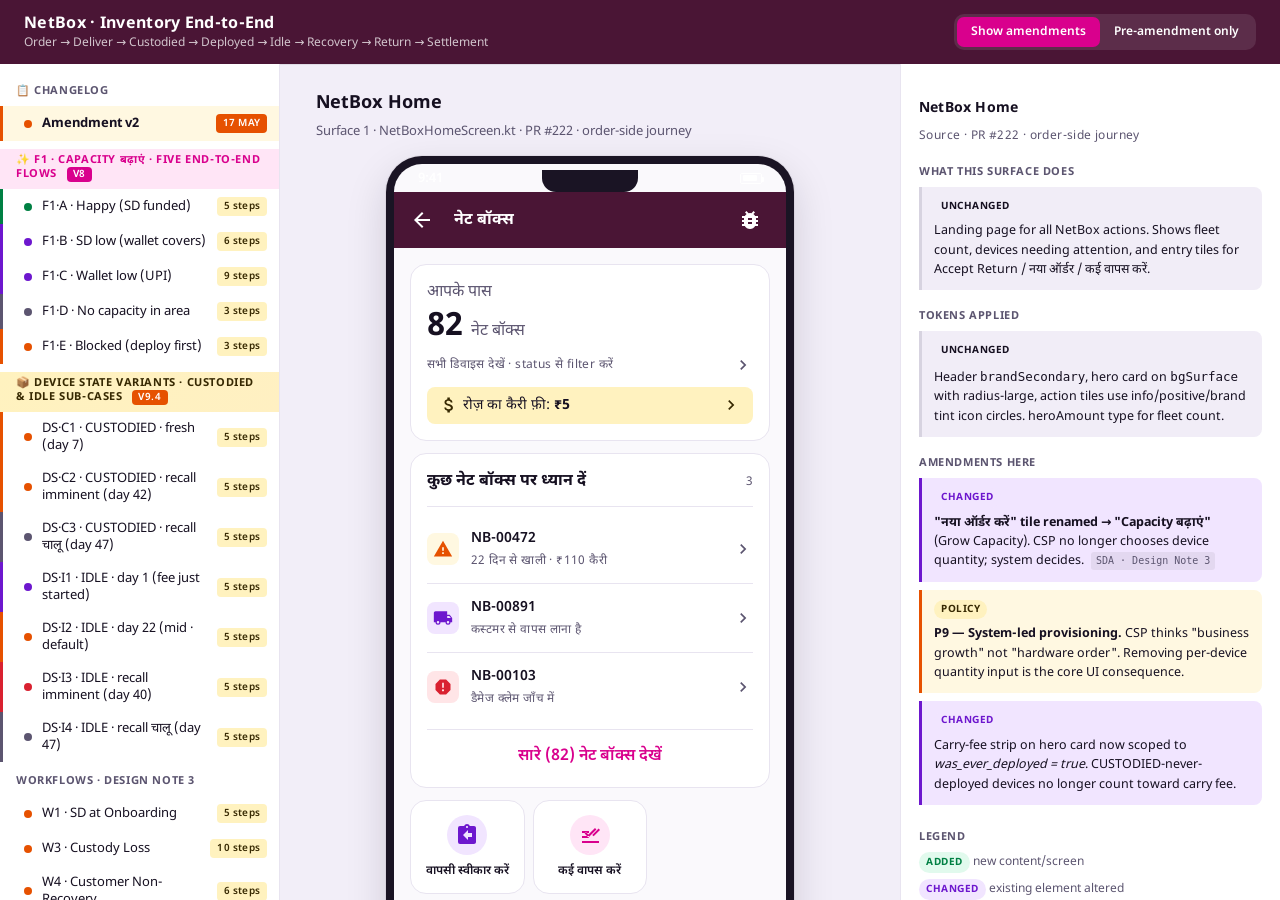
==== commit 303b6abb: "v9.5 · DS·* navigation chain + logic/conceptual audit User flagged that the 7 DS·* variants were sin" ====
--- a/index.html
+++ b/index.html
@@ -7,8 +7,8 @@
   <link rel="preconnect" href="https://fonts.googleapis.com">
   <link rel="preconnect" href="https://fonts.gstatic.com" crossorigin>
   <link href="https://fonts.googleapis.com/css2?family=Noto+Sans+Devanagari:wght@400;500;600;700&family=Noto+Sans:wght@400;500;600;700&display=swap" rel="stylesheet">
-  <link rel="stylesheet" href="assets/tokens.css?v=9.4">
-  <link rel="stylesheet" href="assets/proto.css?v=9.4">
+  <link rel="stylesheet" href="assets/tokens.css?v=9.5">
+  <link rel="stylesheet" href="assets/proto.css?v=9.5">
 </head>
 <body class="show-amendments">
 
@@ -93,13 +93,13 @@
     <div class="item is-workflow is-new" data-workflow="F1E" style="border-left-color:var(--wc-state-caution);"><span class="dot" style="background:var(--wc-state-caution);"></span> F1·E · Blocked (deploy first) <span class="meta">3 steps</span></div>
 
     <div class="group" style="background:linear-gradient(135deg,var(--wc-bg-warning),#FFF0C2);color:var(--wc-text-on-warning);font-weight:700;">📦 Device State Variants · CUSTODIED & IDLE sub-cases <span style="font-size:10px;font-weight:600;background:var(--wc-state-caution);color:white;padding:1px 6px;border-radius:4px;margin-left:6px;">v9.4</span></div>
-    <div class="item is-workflow is-new" data-workflow="DSC1" style="border-left-color:var(--wc-state-caution);"><span class="dot" style="background:var(--wc-state-caution);"></span> DS·C1 · CUSTODIED · fresh (day 7) <span class="meta">1 step</span></div>
-    <div class="item is-workflow is-new" data-workflow="DSC2" style="border-left-color:var(--wc-state-caution);"><span class="dot" style="background:var(--wc-state-caution);"></span> DS·C2 · CUSTODIED · recall imminent (day 42) <span class="meta">1 step</span></div>
-    <div class="item is-workflow is-new" data-workflow="DSC3" style="border-left-color:var(--wc-text-secondary);"><span class="dot" style="background:var(--wc-text-secondary);"></span> DS·C3 · CUSTODIED · recall चालू (day 47) <span class="meta">1 step</span></div>
-    <div class="item is-workflow is-new" data-workflow="DSI1" style="border-left-color:var(--wc-state-info);"><span class="dot" style="background:var(--wc-state-info);"></span> DS·I1 · IDLE · day 1 (fee just started) <span class="meta">1 step</span></div>
-    <div class="item is-workflow is-new" data-workflow="DSI2" style="border-left-color:var(--wc-state-caution);"><span class="dot" style="background:var(--wc-state-caution);"></span> DS·I2 · IDLE · day 22 (mid · default) <span class="meta">1 step</span></div>
-    <div class="item is-workflow is-new" data-workflow="DSI3" style="border-left-color:var(--wc-state-negative);"><span class="dot" style="background:var(--wc-state-negative);"></span> DS·I3 · IDLE · recall imminent (day 40) <span class="meta">1 step</span></div>
-    <div class="item is-workflow is-new" data-workflow="DSI4" style="border-left-color:var(--wc-text-secondary);"><span class="dot" style="background:var(--wc-text-secondary);"></span> DS·I4 · IDLE · recall चालू (day 47) <span class="meta">1 step</span></div>
+    <div class="item is-workflow is-new" data-workflow="DSC1" style="border-left-color:var(--wc-state-caution);"><span class="dot" style="background:var(--wc-state-caution);"></span> DS·C1 · CUSTODIED · fresh (day 7) <span class="meta">5 steps</span></div>
+    <div class="item is-workflow is-new" data-workflow="DSC2" style="border-left-color:var(--wc-state-caution);"><span class="dot" style="background:var(--wc-state-caution);"></span> DS·C2 · CUSTODIED · recall imminent (day 42) <span class="meta">5 steps</span></div>
+    <div class="item is-workflow is-new" data-workflow="DSC3" style="border-left-color:var(--wc-text-secondary);"><span class="dot" style="background:var(--wc-text-secondary);"></span> DS·C3 · CUSTODIED · recall चालू (day 47) <span class="meta">5 steps</span></div>
+    <div class="item is-workflow is-new" data-workflow="DSI1" style="border-left-color:var(--wc-state-info);"><span class="dot" style="background:var(--wc-state-info);"></span> DS·I1 · IDLE · day 1 (fee just started) <span class="meta">5 steps</span></div>
+    <div class="item is-workflow is-new" data-workflow="DSI2" style="border-left-color:var(--wc-state-caution);"><span class="dot" style="background:var(--wc-state-caution);"></span> DS·I2 · IDLE · day 22 (mid · default) <span class="meta">5 steps</span></div>
+    <div class="item is-workflow is-new" data-workflow="DSI3" style="border-left-color:var(--wc-state-negative);"><span class="dot" style="background:var(--wc-state-negative);"></span> DS·I3 · IDLE · recall imminent (day 40) <span class="meta">5 steps</span></div>
+    <div class="item is-workflow is-new" data-workflow="DSI4" style="border-left-color:var(--wc-text-secondary);"><span class="dot" style="background:var(--wc-text-secondary);"></span> DS·I4 · IDLE · recall चालू (day 47) <span class="meta">5 steps</span></div>
 
     <div class="group">Workflows · Design Note 3</div>
     <div class="item is-workflow" data-workflow="W1"><span class="dot"></span> W1 · SD at Onboarding <span class="meta">5 steps</span></div>
@@ -549,7 +549,7 @@
                 </div>
                 <svg class="mi mi-sm text-secondary"><use href="#i-chevron-right"/></svg>
               </div>
-              <div class="row" style="padding:16px;gap:12px;cursor:pointer;">
+              <div class="row" style="padding:16px;gap:12px;border-bottom:1px solid var(--wc-stroke-primary);cursor:pointer;">
                 <div style="width:40px;height:40px;border-radius:10px;background:var(--wc-bg-caution);display:grid;place-items:center;color:var(--wc-state-caution);"><svg class="mi mi-sm"><use href="#i-inventory"/></svg></div>
                 <div style="flex:1;">
                   <div class="t-body" style="font-weight:600;">NB-00129</div>
@@ -557,6 +557,20 @@
                 </div>
                 <svg class="mi mi-sm text-secondary"><use href="#i-chevron-right"/></svg>
               </div>
+              <!-- v9.5 · IDLE devices appear here too (would be on IDLE tab in
+                   the real app — flat-listed in prototype for tap reachability). -->
+              <div style="padding:12px 16px;background:var(--wc-bg-subtle);border-top:1px solid var(--wc-stroke-primary);border-bottom:1px solid var(--wc-stroke-primary);display:flex;gap:8px;align-items:center;">
+                <svg class="mi mi-sm" style="color:var(--wc-text-secondary);"><use href="#i-info"/></svg>
+                <span class="t-bodySmall text-secondary">IDLE = पहले deploy हुए, अब वापस आपके पास — carry fee लगती है</span>
+              </div>
+              <div data-tap="dev-idle" class="row" style="padding:16px;gap:12px;cursor:pointer;">
+                <div style="width:40px;height:40px;border-radius:10px;background:var(--wc-bg-warning);display:grid;place-items:center;color:var(--wc-text-on-warning);"><svg class="mi mi-sm"><use href="#i-warning"/></svg></div>
+                <div style="flex:1;">
+                  <div class="t-body" style="font-weight:600;">NB-00472 <span class="t-bodySmall" style="background:var(--wc-bg-warning);color:var(--wc-text-on-warning);padding:2px 6px;border-radius:4px;font-weight:600;margin-left:6px;">IDLE</span></div>
+                  <div class="t-bodySmall text-secondary">पहले deployed · अभी आपके पास · carry fee चल रही है</div>
+                </div>
+                <svg class="mi mi-sm text-secondary"><use href="#i-chevron-right"/></svg>
+              </div>
             </div>
           </div>
         </section>
@@ -573,6 +587,45 @@
               <div class="title">Amendment Changelog</div>
             </header>
             <div class="scrollable" style="padding:16px;">
+              <!-- Improvement v9.5 · 17 May 2026 — DS·* nav chain + logic audit -->
+              <div class="card" style="background:linear-gradient(135deg,var(--wc-bg-warning),#FFF0C2);border:0;">
+                <div class="row" style="gap:8px;align-items:center;">
+                  <span style="background:var(--wc-state-caution);color:white;padding:2px 8px;border-radius:4px;font-size:11px;font-weight:700;letter-spacing:0.5px;">IMPROVEMENT v9.5</span>
+                  <span class="t-bodySmall text-secondary">17 May 2026 · DS·* navigation chain + logic audit</span>
+                </div>
+                <div class="t-titleSm mt-md">DS·* workflows now walk the full app journey (1 step → 5 steps each)</div>
+                <div class="t-bodyMd text-secondary mt-sm">User flagged that the 7 DS·* variants were single-step (just landed on the device-detail screen). Added the same nav chain as W3: dashboard → menu → NetBox → inventory → device-detail. Plus full logic/conceptual audit against spec.</div>
+                <div class="divider"></div>
+                <div class="t-bodySmall" style="font-weight:600;">Each DS·* now has 5 steps:</div>
+                <div class="t-bodySmall text-secondary mt-sm">
+                  <strong>1.</strong> dashboard-home · CSP opens app<br>
+                  <strong>2.</strong> app-menu · taps hamburger, selects नेट बॉक्स<br>
+                  <strong>3.</strong> nb-home · fleet view<br>
+                  <strong>4.</strong> device-inventory · taps the right device row<br>
+                  <strong>5.</strong> dev-custodied / dev-idle · with sub-state morph applied
+                </div>
+                <div class="divider"></div>
+                <div class="t-bodySmall" style="font-weight:600;">Inventory updated: IDLE row added</div>
+                <div class="t-bodySmall text-secondary mt-sm">device-inventory previously only showed 7 CUSTODIED rows. Added NB-00472 as an IDLE row at the bottom with an IDLE badge (would be on a separate IDLE tab in the real app — flat-listed in prototype for tap reachability). All DS·I·* flows route through this.</div>
+                <div class="divider"></div>
+                <div class="t-bodySmall" style="font-weight:600;">Logic audit — math sanity check:</div>
+                <div class="t-bodySmall text-secondary mt-sm">
+                  • <strong>CUSTODIED recall window</strong> = 45 − days · DS·C1: 45−7=38 ✓ · DS·C2: 45−42=3 ✓ · DS·C3: 47&gt;45 → recall fired ✓<br>
+                  • <strong>IDLE carry fee</strong> = days × ₹5 · DS·I1: 1×5=5 ✓ · DS·I2: 22×5=110 ✓ · DS·I3: 40×5=200 ✓ · DS·I4: 45×5=225 frozen ✓<br>
+                  • <strong>"5 दिन में ₹25 और"</strong> on DS·I3: 5×5=25 ✓<br>
+                  • <strong>P_CUSTODIED_RECALL_DAYS = 45</strong> + <strong>P_CARRY_FEE_RATE = ₹5/day</strong> per Amendment 1 + Decision 9
+                </div>
+                <div class="divider"></div>
+                <div class="t-bodySmall" style="font-weight:600;">Conceptual audit — DS·C3 + DS·I4 PC raised:</div>
+                <div class="t-bodySmall text-secondary mt-sm">Per ACS Patch 4 + Patch 5, when system-recall fires, the device transitions <code>CUSTODIED/IDLE → RETRIEVAL_PENDING</code> via <code>T_RECALL_CUSTODIED</code> / <code>T_RECALL_REQUESTED</code>. So in DS·C3 and DS·I4 the device is technically not in CUSTODIED/IDLE anymore. Prototype morphs the original screen with a "recall चालू" banner for simplicity — <strong>real app should route to dev-retrieval-pending with a "system-initiated recall" banner</strong>. Noted as a PC in the workflow notes.</div>
+                <div class="divider"></div>
+                <div class="t-bodySmall" style="font-weight:600;">Other findings (deferred, separate pass):</div>
+                <div class="t-bodySmall text-secondary mt-sm">
+                  • No <strong>"Customer के पास लगाएं"</strong> (deploy) CTA on dev-custodied or dev-idle — only "Wiom को वापस" and "मुझे यह डिवाइस नहीं मिल रहा" exist. Deploy is the most common action; should be primary. Worth adding.<br>
+                  • device-inventory tabs are static — clicking different tabs doesn't actually switch the visible list. Would need tab-switching JS in a future pass.
+                </div>
+              </div>
+
               <!-- Improvement v9.4 · 17 May 2026 — Device State Variants + spec-impossible nav fix -->
               <div class="card" style="background:linear-gradient(135deg,var(--wc-bg-warning),#FFF0C2);border:0;">
                 <div class="row" style="gap:8px;align-items:center;">
@@ -2889,9 +2942,9 @@
   @keyframes spin { from {transform:rotate(0deg);} to {transform:rotate(360deg);} }
 </style>
 
-<script src="assets/annotations.js?v=9.4"></script>
-<script src="assets/annotations-new.js?v=9.4"></script>
-<script src="assets/workflows.js?v=9.4"></script>
-<script src="assets/app.js?v=9.4"></script>
+<script src="assets/annotations.js?v=9.5"></script>
+<script src="assets/annotations-new.js?v=9.5"></script>
+<script src="assets/workflows.js?v=9.5"></script>
+<script src="assets/app.js?v=9.5"></script>
 </body>
 </html>
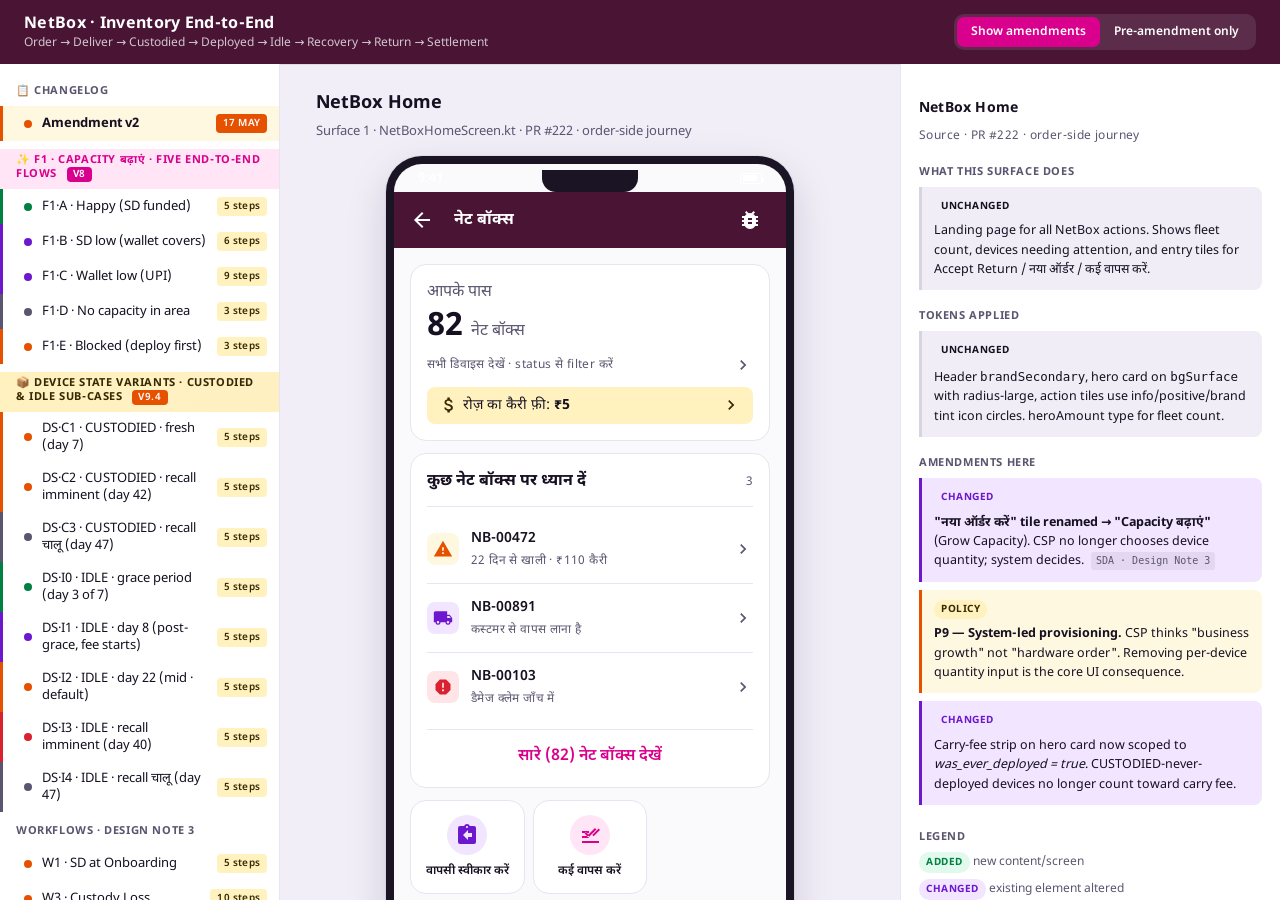
==== commit 134cb32c: "v9.6 · DS·I0 added — IDLE within grace period (carry fee not yet started) User flagged: prototype ju" ====
--- a/index.html
+++ b/index.html
@@ -7,8 +7,8 @@
   <link rel="preconnect" href="https://fonts.googleapis.com">
   <link rel="preconnect" href="https://fonts.gstatic.com" crossorigin>
   <link href="https://fonts.googleapis.com/css2?family=Noto+Sans+Devanagari:wght@400;500;600;700&family=Noto+Sans:wght@400;500;600;700&display=swap" rel="stylesheet">
-  <link rel="stylesheet" href="assets/tokens.css?v=9.5">
-  <link rel="stylesheet" href="assets/proto.css?v=9.5">
+  <link rel="stylesheet" href="assets/tokens.css?v=9.6">
+  <link rel="stylesheet" href="assets/proto.css?v=9.6">
 </head>
 <body class="show-amendments">
 
@@ -96,7 +96,8 @@
     <div class="item is-workflow is-new" data-workflow="DSC1" style="border-left-color:var(--wc-state-caution);"><span class="dot" style="background:var(--wc-state-caution);"></span> DS·C1 · CUSTODIED · fresh (day 7) <span class="meta">5 steps</span></div>
     <div class="item is-workflow is-new" data-workflow="DSC2" style="border-left-color:var(--wc-state-caution);"><span class="dot" style="background:var(--wc-state-caution);"></span> DS·C2 · CUSTODIED · recall imminent (day 42) <span class="meta">5 steps</span></div>
     <div class="item is-workflow is-new" data-workflow="DSC3" style="border-left-color:var(--wc-text-secondary);"><span class="dot" style="background:var(--wc-text-secondary);"></span> DS·C3 · CUSTODIED · recall चालू (day 47) <span class="meta">5 steps</span></div>
-    <div class="item is-workflow is-new" data-workflow="DSI1" style="border-left-color:var(--wc-state-info);"><span class="dot" style="background:var(--wc-state-info);"></span> DS·I1 · IDLE · day 1 (fee just started) <span class="meta">5 steps</span></div>
+    <div class="item is-workflow is-new" data-workflow="DSI0" style="border-left-color:var(--wc-state-positive);"><span class="dot" style="background:var(--wc-state-positive);"></span> DS·I0 · IDLE · grace period (day 3 of 7) <span class="meta">5 steps</span></div>
+    <div class="item is-workflow is-new" data-workflow="DSI1" style="border-left-color:var(--wc-state-info);"><span class="dot" style="background:var(--wc-state-info);"></span> DS·I1 · IDLE · day 8 (post-grace, fee starts) <span class="meta">5 steps</span></div>
     <div class="item is-workflow is-new" data-workflow="DSI2" style="border-left-color:var(--wc-state-caution);"><span class="dot" style="background:var(--wc-state-caution);"></span> DS·I2 · IDLE · day 22 (mid · default) <span class="meta">5 steps</span></div>
     <div class="item is-workflow is-new" data-workflow="DSI3" style="border-left-color:var(--wc-state-negative);"><span class="dot" style="background:var(--wc-state-negative);"></span> DS·I3 · IDLE · recall imminent (day 40) <span class="meta">5 steps</span></div>
     <div class="item is-workflow is-new" data-workflow="DSI4" style="border-left-color:var(--wc-text-secondary);"><span class="dot" style="background:var(--wc-text-secondary);"></span> DS·I4 · IDLE · recall चालू (day 47) <span class="meta">5 steps</span></div>
@@ -587,6 +588,31 @@
               <div class="title">Amendment Changelog</div>
             </header>
             <div class="scrollable" style="padding:16px;">
+              <!-- Improvement v9.6 · 17 May 2026 — DS·I0 grace-period variant -->
+              <div class="card" style="background:linear-gradient(135deg,var(--wc-bg-positive),#E0F2E9);border:0;">
+                <div class="row" style="gap:8px;align-items:center;">
+                  <span style="background:var(--wc-state-positive);color:white;padding:2px 8px;border-radius:4px;font-size:11px;font-weight:700;letter-spacing:0.5px;">IMPROVEMENT v9.6</span>
+                  <span class="t-bodySmall text-secondary">17 May 2026 · IDLE grace period</span>
+                </div>
+                <div class="t-titleSm mt-md">Missing variant added: IDLE within grace period (carry fee not yet started)</div>
+                <div class="t-bodyMd text-secondary mt-sm">User flagged: prototype jumped straight to "day 1 ₹5 fee" but spec implies a grace window between recovery to IDLE and carry-fee accrual start. Confirmed via Amendment 1 Patch 3 note: "existing carry fee parameters P_CARRY_FEE_RATE, P_CARRY_FEE_IDLE_DAYS unchanged." The name <code>P_CARRY_FEE_IDLE_DAYS</code> = the grace window.</div>
+                <div class="divider"></div>
+                <div class="t-bodySmall" style="font-weight:600;">New variant DS·I0:</div>
+                <div class="t-bodySmall text-secondary mt-sm">
+                  • Day 3 of 7 (3 grace days elapsed, 4 remaining)<br>
+                  • Carry fee: ₹0 · "grace में"<br>
+                  • Banner: "हाल ही में recover हुआ · Grace period चालू"<br>
+                  • Message: "Customer के पास जल्द लगाएं — 4 दिन में carry fee शुरू होगी"<br>
+                  • Wiom-way framing: <em>kindness signal</em>. CSP gets a fee-free window to find the next customer.
+                </div>
+                <div class="divider"></div>
+                <div class="t-bodySmall" style="font-weight:600;">DS·I1 reframed:</div>
+                <div class="t-bodySmall text-secondary mt-sm">Was "day 1 ₹5 fee starts" — now clarified as <strong>"day 8 (post-grace day 1) ₹5 fee starts"</strong>. The math is unchanged (1 day × ₹5 = ₹5) but the timeline is honest: recovery → 7-day grace → fee starts.</div>
+                <div class="divider"></div>
+                <div class="t-bodySmall" style="font-weight:600;">PC raised:</div>
+                <div class="t-bodySmall text-secondary mt-sm">Exact value of <code>P_CARRY_FEE_IDLE_DAYS</code> not redefined by SD amendments (called "existing parameter, unchanged"). Prototype assumes <strong>7 days</strong> — common ops grace. <strong>Needs confirmation with payments team</strong> for the actual production value. Same parameter governs the grace window in W4 (Customer Non-Recovery) recovery path.</div>
+              </div>
+
               <!-- Improvement v9.5 · 17 May 2026 — DS·* nav chain + logic audit -->
               <div class="card" style="background:linear-gradient(135deg,var(--wc-bg-warning),#FFF0C2);border:0;">
                 <div class="row" style="gap:8px;align-items:center;">
@@ -2942,9 +2968,9 @@
   @keyframes spin { from {transform:rotate(0deg);} to {transform:rotate(360deg);} }
 </style>
 
-<script src="assets/annotations.js?v=9.5"></script>
-<script src="assets/annotations-new.js?v=9.5"></script>
-<script src="assets/workflows.js?v=9.5"></script>
-<script src="assets/app.js?v=9.5"></script>
+<script src="assets/annotations.js?v=9.6"></script>
+<script src="assets/annotations-new.js?v=9.6"></script>
+<script src="assets/workflows.js?v=9.6"></script>
+<script src="assets/app.js?v=9.6"></script>
 </body>
 </html>
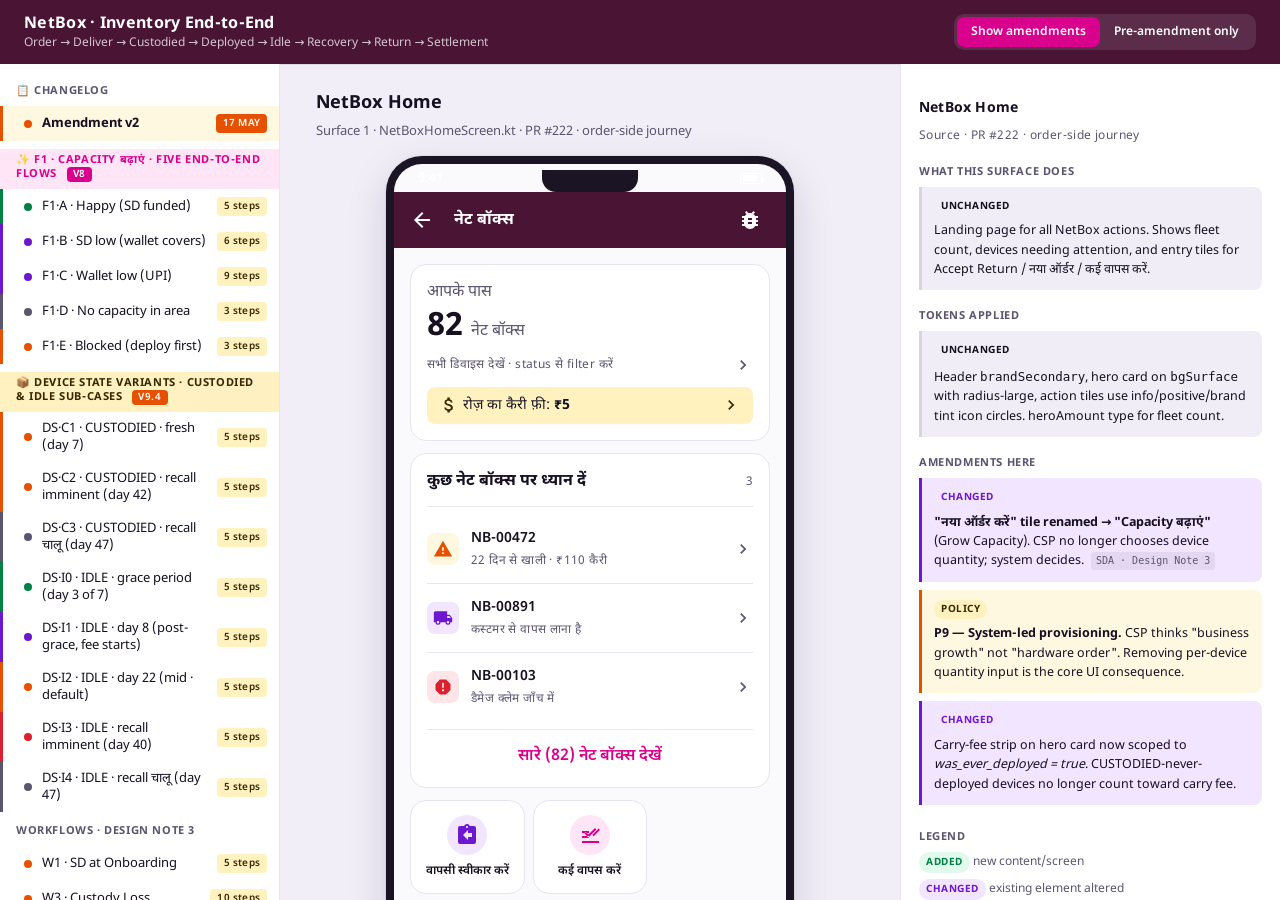
==== commit df9494c1: "remove redundant blocked-device card from F1·E (HTML mirror)" ====
--- a/index.html
+++ b/index.html
@@ -7,8 +7,20 @@
   <link rel="preconnect" href="https://fonts.googleapis.com">
   <link rel="preconnect" href="https://fonts.gstatic.com" crossorigin>
   <link href="https://fonts.googleapis.com/css2?family=Noto+Sans+Devanagari:wght@400;500;600;700&family=Noto+Sans:wght@400;500;600;700&display=swap" rel="stylesheet">
-  <link rel="stylesheet" href="assets/tokens.css?v=9.6">
-  <link rel="stylesheet" href="assets/proto.css?v=9.6">
+  <link rel="stylesheet" href="assets/tokens.css?v=9.10">
+  <link rel="stylesheet" href="assets/proto.css?v=9.10">
+  <style>
+    /* v9.9 · collapsible rail groups */
+    .group.collapsible { cursor: pointer; user-select: none; position: relative; padding-right: 28px; }
+    .group.collapsible::after {
+      content: '▾'; position: absolute; right: 10px; top: 50%;
+      transform: translateY(-50%); font-size: 10px; opacity: 0.6;
+      transition: transform 0.18s ease;
+    }
+    .group.collapsible.collapsed::after { transform: translateY(-50%) rotate(-90deg); }
+    .group.collapsible:hover { background: rgba(0,0,0,0.03); }
+    .group.collapsible.collapsed + .group-items { display: none; }
+  </style>
 </head>
 <body class="show-amendments">
 
@@ -115,60 +127,68 @@
     <div class="item is-workflow" data-workflow="W11"><span class="dot"></span> W11 · Legacy Migration <span class="meta">2 steps</span></div>
     <div class="item is-workflow" data-workflow="W12"><span class="dot"></span> W12 · Late Recovery <span class="meta">3 steps</span></div>
 
-    <div class="group">Order side · Pre-amendment</div>
-    <div class="item is-new active" data-screen="dashboard-home"><span class="dot"></span> Dashboard · Home <span class="meta">NEW v5</span></div>
-    <div class="item is-new" data-screen="app-menu"><span class="dot"></span> Menu drawer <span class="meta">v9.1</span></div>
-    <div class="item is-new" data-screen="device-inventory"><span class="dot"></span> Device Inventory · tabbed <span class="meta">v9.1</span></div>
-    <div class="item is-new" data-screen="zone-capacity"><span class="dot"></span> नया काम · opportunity <span class="meta">v7</span></div>
-    <div class="item is-new" data-screen="drilldown-no-capacity"><span class="dot"></span> नया काम · no capacity <span class="meta">v8</span></div>
-    <div class="item is-new" data-screen="drilldown-blocked"><span class="dot"></span> नया काम · blocked <span class="meta">v8</span></div>
-    <div class="item" data-screen="nb-home"><span class="dot"></span> NetBox Home</div>
-    <div class="item has-change" data-screen="request-sheet"><span class="dot"></span> Request New <span class="meta">changed</span></div>
-    <div class="item has-change" data-screen="low-balance"><span class="dot"></span> Low Balance <span class="meta">changed</span></div>
-    <div class="item" data-screen="add-funds-input"><span class="dot"></span> Add Funds · Input</div>
-    <div class="item" data-screen="add-funds-method"><span class="dot"></span> Add Funds · Method</div>
-    <div class="item" data-screen="add-funds-processing"><span class="dot"></span> Add Funds · Processing</div>
-    <div class="item" data-screen="add-funds-success"><span class="dot"></span> Add Funds · Success</div>
-    <div class="item" data-screen="request-success"><span class="dot"></span> Request Success</div>
-    <div class="item" data-screen="nb-home-tracking"><span class="dot"></span> Home · Order in transit</div>
-    <div class="item has-change" data-screen="nb-home-delivered"><span class="dot"></span> Home · Delivered (CTA) <span class="meta">changed</span></div>
-    <div class="item has-change" data-screen="delivery-confirm"><span class="dot"></span> Delivery Confirm <span class="meta">changed</span></div>
-    <div class="item" data-screen="delivery-confirmed"><span class="dot"></span> Delivery Confirmed</div>
-
-    <div class="group">Device states · Pre-amendment</div>
-    <div class="item" data-screen="dev-deployed"><span class="dot"></span> DEPLOYED</div>
-    <div class="item has-change" data-screen="dev-idle"><span class="dot"></span> IDLE (with fee) <span class="meta">changed</span></div>
-    <div class="item has-change" data-screen="dev-custodied"><span class="dot"></span> CUSTODIED <span class="meta">changed</span></div>
-    <div class="item has-change" data-screen="dev-recovery-pending"><span class="dot"></span> RECOVERY_PENDING <span class="meta">changed</span></div>
-    <div class="item" data-screen="dev-retrieval-pending"><span class="dot"></span> RETRIEVAL_PENDING</div>
-    <div class="item has-change" data-screen="dev-returned"><span class="dot"></span> RETURNED <span class="meta">changed</span></div>
-    <div class="item has-change" data-screen="dev-damaged"><span class="dot"></span> DAMAGED <span class="meta">changed</span></div>
-    <div class="item has-change" data-screen="dev-lost"><span class="dot"></span> LOST <span class="meta">changed</span></div>
-    <div class="item" data-screen="dev-writtenoff"><span class="dot"></span> WRITTEN_OFF</div>
-
-    <div class="group">New · Proposed by amendments</div>
-    <div class="item is-new" data-screen="onboarding-prompt"><span class="dot"></span> SD Onboarding · prompt <span class="meta">NEW</span></div>
-    <div class="item is-new" data-screen="onboarding-success"><span class="dot"></span> SD Onboarding · success <span class="meta">NEW</span></div>
-    <div class="item is-new" data-screen="growth-intent"><span class="dot"></span> Capacity बढ़ाएं · State A <span class="meta">NEW</span></div>
-    <div class="item is-new" data-screen="growth-intent-B"><span class="dot"></span> Capacity · State B (enough) <span class="meta">NEW</span></div>
-    <div class="item is-new" data-screen="growth-intent-C"><span class="dot"></span> Capacity · State C (top-up) <span class="meta">NEW</span></div>
-    <div class="item is-new" data-screen="growth-intent-D"><span class="dot"></span> Capacity · State D (no cap) <span class="meta">NEW</span></div>
-    <div class="item is-new" data-screen="growth-intent-blocked"><span class="dot"></span> Capacity · Blocked (1 reason) <span class="meta">NEW</span></div>
-    <div class="item is-new" data-screen="sd-profile"><span class="dot"></span> SD Profile <span class="meta">NEW</span></div>
-    <div class="item is-new" data-screen="legacy-above"><span class="dot"></span> SD Profile · Legacy (above) <span class="meta">NEW</span></div>
-    <div class="item is-new" data-screen="legacy-below"><span class="dot"></span> SD Profile · Legacy (below) <span class="meta">NEW</span></div>
-    <div class="item is-new" data-screen="sd-topup"><span class="dot"></span> SD Top-Up <span class="meta">NEW</span></div>
-    <div class="item is-new" data-screen="report-loss-sheet" style="border-left-color:var(--wc-state-negative);"><span class="dot" style="background:var(--wc-state-negative);"></span> गुम दर्ज करें · W3 pre-step <span class="meta">v9.0</span></div>
-    <div class="item is-new" data-screen="liability-breakdown"><span class="dot"></span> राशि का विवरण · drill-down <span class="meta">v9.2</span></div>
-    <div class="item is-new" data-screen="loss-card-custody"><span class="dot"></span> Wallet · Custody loss card <span class="meta">NEW</span></div>
-    <div class="item is-new" data-screen="loss-card-norecovery"><span class="dot"></span> Wallet · Non-recovery card <span class="meta">NEW</span></div>
-    <div class="item is-new" data-screen="recovery-success"><span class="dot"></span> Recovery success · +₹50 <span class="meta">NEW</span></div>
-    <div class="item is-new" data-screen="late-recovery-card"><span class="dot"></span> Wallet · Late recovery <span class="meta">NEW</span></div>
-    <div class="item is-new" data-screen="settlement-detail"><span class="dot"></span> Settlement Detail <span class="meta">NEW</span></div>
-    <div class="item is-new" data-screen="escalation-notice"><span class="dot"></span> Escalation Notice <span class="meta">NEW</span></div>
-    <div class="item is-new" data-screen="dispute-form"><span class="dot"></span> Dispute · Form <span class="meta">NEW</span></div>
-    <div class="item is-new" data-screen="dispute-pending"><span class="dot"></span> Dispute · Under review <span class="meta">NEW</span></div>
-    <div class="item is-new" data-screen="exit-settlement"><span class="dot"></span> Exit Settlement <span class="meta">NEW</span></div>
+    <!-- v9.9 · collapsible (collapsed by default) — long lists, browsed less often -->
+    <div class="group collapsible collapsed">Order side · Pre-amendment</div>
+    <div class="group-items">
+      <div class="item is-new active" data-screen="dashboard-home"><span class="dot"></span> Dashboard · Home <span class="meta">NEW v5</span></div>
+      <div class="item is-new" data-screen="app-menu"><span class="dot"></span> Menu drawer <span class="meta">v9.1</span></div>
+      <div class="item is-new" data-screen="device-inventory"><span class="dot"></span> Device Inventory · tabbed <span class="meta">v9.1</span></div>
+      <div class="item is-new" data-screen="zone-capacity"><span class="dot"></span> नया काम · opportunity <span class="meta">v7</span></div>
+      <div class="item is-new" data-screen="drilldown-no-capacity"><span class="dot"></span> नया काम · no capacity <span class="meta">v8</span></div>
+      <div class="item is-new" data-screen="drilldown-blocked"><span class="dot"></span> नया काम · blocked <span class="meta">v8</span></div>
+      <div class="item" data-screen="nb-home"><span class="dot"></span> NetBox Home</div>
+      <div class="item has-change" data-screen="request-sheet"><span class="dot"></span> Request New <span class="meta">changed</span></div>
+      <div class="item has-change" data-screen="low-balance"><span class="dot"></span> Low Balance <span class="meta">changed</span></div>
+      <div class="item" data-screen="add-funds-input"><span class="dot"></span> Add Funds · Input</div>
+      <div class="item" data-screen="add-funds-method"><span class="dot"></span> Add Funds · Method</div>
+      <div class="item" data-screen="add-funds-processing"><span class="dot"></span> Add Funds · Processing</div>
+      <div class="item" data-screen="add-funds-success"><span class="dot"></span> Add Funds · Success</div>
+      <div class="item" data-screen="request-success"><span class="dot"></span> Request Success</div>
+      <div class="item" data-screen="nb-home-tracking"><span class="dot"></span> Home · Order in transit</div>
+      <div class="item has-change" data-screen="nb-home-delivered"><span class="dot"></span> Home · Delivered (CTA) <span class="meta">changed</span></div>
+      <div class="item has-change" data-screen="delivery-confirm"><span class="dot"></span> Delivery Confirm <span class="meta">changed</span></div>
+      <div class="item" data-screen="delivery-confirmed"><span class="dot"></span> Delivery Confirmed</div>
+    </div>
+
+    <div class="group collapsible collapsed">Device states · Pre-amendment</div>
+    <div class="group-items">
+      <div class="item" data-screen="dev-deployed"><span class="dot"></span> DEPLOYED</div>
+      <div class="item has-change" data-screen="dev-idle"><span class="dot"></span> IDLE (with fee) <span class="meta">changed</span></div>
+      <div class="item has-change" data-screen="dev-custodied"><span class="dot"></span> CUSTODIED <span class="meta">changed</span></div>
+      <div class="item has-change" data-screen="dev-recovery-pending"><span class="dot"></span> RECOVERY_PENDING <span class="meta">changed</span></div>
+      <div class="item" data-screen="dev-retrieval-pending"><span class="dot"></span> RETRIEVAL_PENDING</div>
+      <div class="item has-change" data-screen="dev-returned"><span class="dot"></span> RETURNED <span class="meta">changed</span></div>
+      <div class="item has-change" data-screen="dev-damaged"><span class="dot"></span> DAMAGED <span class="meta">changed</span></div>
+      <div class="item has-change" data-screen="dev-lost"><span class="dot"></span> LOST <span class="meta">changed</span></div>
+      <div class="item" data-screen="dev-writtenoff"><span class="dot"></span> WRITTEN_OFF</div>
+    </div>
+
+    <div class="group collapsible collapsed">New · Proposed by amendments</div>
+    <div class="group-items">
+      <div class="item is-new" data-screen="onboarding-prompt"><span class="dot"></span> SD Onboarding · prompt <span class="meta">NEW</span></div>
+      <div class="item is-new" data-screen="onboarding-success"><span class="dot"></span> SD Onboarding · success <span class="meta">NEW</span></div>
+      <div class="item is-new" data-screen="growth-intent"><span class="dot"></span> Capacity बढ़ाएं · State A <span class="meta">NEW</span></div>
+      <div class="item is-new" data-screen="growth-intent-B"><span class="dot"></span> Capacity · State B (enough) <span class="meta">NEW</span></div>
+      <div class="item is-new" data-screen="growth-intent-C"><span class="dot"></span> Capacity · State C (top-up) <span class="meta">NEW</span></div>
+      <div class="item is-new" data-screen="growth-intent-D"><span class="dot"></span> Capacity · State D (no cap) <span class="meta">NEW</span></div>
+      <div class="item is-new" data-screen="growth-intent-blocked"><span class="dot"></span> Capacity · Blocked (1 reason) <span class="meta">NEW</span></div>
+      <div class="item is-new" data-screen="sd-profile"><span class="dot"></span> SD Profile <span class="meta">NEW</span></div>
+      <div class="item is-new" data-screen="legacy-above"><span class="dot"></span> SD Profile · Legacy (above) <span class="meta">NEW</span></div>
+      <div class="item is-new" data-screen="legacy-below"><span class="dot"></span> SD Profile · Legacy (below) <span class="meta">NEW</span></div>
+      <div class="item is-new" data-screen="sd-topup"><span class="dot"></span> SD Top-Up <span class="meta">NEW</span></div>
+      <div class="item is-new" data-screen="report-loss-sheet" style="border-left-color:var(--wc-state-negative);"><span class="dot" style="background:var(--wc-state-negative);"></span> गुम दर्ज करें · W3 pre-step <span class="meta">v9.0</span></div>
+      <div class="item is-new" data-screen="report-condition-sheet" style="border-left-color:var(--wc-state-caution);"><span class="dot" style="background:var(--wc-state-caution);"></span> स्थिति बताएं · damage report <span class="meta">v9.8</span></div>
+      <div class="item is-new" data-screen="liability-breakdown"><span class="dot"></span> राशि का विवरण · drill-down <span class="meta">v9.2</span></div>
+      <div class="item is-new" data-screen="loss-card-custody"><span class="dot"></span> Wallet · Custody loss card <span class="meta">NEW</span></div>
+      <div class="item is-new" data-screen="loss-card-norecovery"><span class="dot"></span> Wallet · Non-recovery card <span class="meta">NEW</span></div>
+      <div class="item is-new" data-screen="recovery-success"><span class="dot"></span> Recovery success · +₹50 <span class="meta">NEW</span></div>
+      <div class="item is-new" data-screen="late-recovery-card"><span class="dot"></span> Wallet · Late recovery <span class="meta">NEW</span></div>
+      <div class="item is-new" data-screen="settlement-detail"><span class="dot"></span> Settlement Detail <span class="meta">NEW</span></div>
+      <div class="item is-new" data-screen="escalation-notice"><span class="dot"></span> Escalation Notice <span class="meta">NEW</span></div>
+      <div class="item is-new" data-screen="dispute-form"><span class="dot"></span> Dispute · Form <span class="meta">NEW</span></div>
+      <div class="item is-new" data-screen="dispute-pending"><span class="dot"></span> Dispute · Under review <span class="meta">NEW</span></div>
+      <div class="item is-new" data-screen="exit-settlement"><span class="dot"></span> Exit Settlement <span class="meta">NEW</span></div>
+    </div>
   </nav>
 
   <!-- Stage -->
@@ -199,7 +219,11 @@
               <div class="icon-btn" style="position:relative;"><svg class="mi"><use href="#i-clock"/></svg><span style="position:absolute;top:6px;right:6px;background:var(--wc-state-negative);color:white;font-size:9px;font-weight:700;padding:1px 5px;border-radius:8px;">3</span></div>
             </header>
             <div class="scrollable" style="padding:12px;">
-              <!-- Assurance Strip — 2x2 grid of chips. 4th chip is the new Zone & Capacity. -->
+              <!-- Assurance Strip — 2x2 grid of chips. 4th chip is काम की स्थिति
+                   (work-status). v9.x align with native app — the chip stays
+                   "काम की स्थिति" (CSP eligibility) with the F1 opportunity
+                   surfacing as a small hint that prompts tapping into the
+                   नया काम drilldown where the full F1 card lives. -->
               <div style="display:grid;grid-template-columns:1fr 1fr;gap:8px;">
                 <!-- Chip 1: कनेक्शन -->
                 <div class="card" style="padding:14px;">
@@ -216,20 +240,27 @@
                   <div class="t-bodySmall text-secondary">कमाई</div>
                   <div class="t-titleSm mt-sm">₹9,000</div>
                 </div>
-                <!-- Chip 4: Zone & Capacity — entry for the drilldown.
-                     v8.4: chip content morphs per active flow. Three variants:
-                       · opportunity (default / F1·A/B/C): pink, trending-up, "25 खुले"
-                       · no-capacity (F1·D): grey, clock, "अभी इंतज़ार"
-                       · blocked (F1·E): amber, stop, "रुका हुआ · 1 वजह"
-                     app.js updates the chip when workflow changes. -->
-                <div class="card" id="zone-capacity-chip" data-tap="zone-capacity" data-chip-state="opportunity" style="padding:14px;background:var(--wc-bg-brand-tint);border-color:var(--wc-brand-stroke);position:relative;">
+                <!-- Chip 4: काम की स्थिति · CSP eligibility + F1 hint. v9.x
+                     redesign (aligned with native). Three variants morphed by
+                     active flow via app.js setZoneChipState:
+                       · opportunity (default / F1·A/B/C): hint "+25 connections उपलब्ध"
+                       · no-capacity (F1·D): hint "अभी इंतज़ार · और जानकारी"
+                       · blocked (F1·E): hint "रुका हुआ · 1 वजह"
+                     Tap → opens नया काम drilldown which has the full F1
+                     opportunity card on top + the eligibility detail below. -->
+                <div class="card" id="zone-capacity-chip" data-tap="zone-capacity" data-chip-state="opportunity" style="padding:14px;position:relative;">
                   <div class="row" style="gap:6px;align-items:center;" id="zone-chip-eyebrow">
-                    <svg class="mi mi-sm" id="zone-chip-icon"><use href="#i-trending-up"/></svg>
-                    <span class="t-bodySmall" id="zone-chip-label" style="color:var(--wc-brand-primary);font-weight:600;">ज़ोन और क्षमता</span>
+                    <span class="t-bodySmall text-secondary" id="zone-chip-label">काम की स्थिति</span>
                   </div>
-                  <div class="t-titleSm mt-sm" id="zone-chip-value" style="color:var(--wc-text-primary);">25 खुले</div>
-                  <div class="t-bodySmall" id="zone-chip-cta" style="color:var(--wc-brand-primary);font-weight:600;margin-top:4px;">देखें ›</div>
-                  <span class="amendment-badge changed" style="top:-6px;right:-6px;">v5</span>
+                  <div class="row mt-sm" style="gap:6px;align-items:center;">
+                    <svg class="mi mi-sm" style="color:var(--wc-state-positive);"><use href="#i-check-circle"/></svg>
+                    <span class="t-body" id="zone-chip-value">सब ठीक</span>
+                  </div>
+                  <div class="t-bodySmall" id="zone-chip-cta" style="color:var(--wc-brand-primary);font-weight:600;margin-top:6px;display:flex;align-items:center;gap:4px;">
+                    <svg class="mi mi-xs" id="zone-chip-icon" style="color:var(--wc-brand-primary);"><use href="#i-trending-up"/></svg>
+                    <span>+25 connections उपलब्ध · देखें ›</span>
+                  </div>
+                  <span class="amendment-badge changed" style="top:-6px;right:-6px;">v9.x</span>
                 </div>
               </div>
 
@@ -559,16 +590,17 @@
                 <svg class="mi mi-sm text-secondary"><use href="#i-chevron-right"/></svg>
               </div>
               <!-- v9.5 · IDLE devices appear here too (would be on IDLE tab in
-                   the real app — flat-listed in prototype for tap reachability). -->
+                   the real app — flat-listed in prototype for tap reachability).
+                   v9.7 · removed "IDLE" state-code exposure per Must-Not-Do #10. -->
               <div style="padding:12px 16px;background:var(--wc-bg-subtle);border-top:1px solid var(--wc-stroke-primary);border-bottom:1px solid var(--wc-stroke-primary);display:flex;gap:8px;align-items:center;">
                 <svg class="mi mi-sm" style="color:var(--wc-text-secondary);"><use href="#i-info"/></svg>
-                <span class="t-bodySmall text-secondary">IDLE = पहले deploy हुए, अब वापस आपके पास — carry fee लगती है</span>
+                <span class="t-bodySmall text-secondary">खाली पड़े = पहले लगे थे, अब वापस आपके पास — carry fee लगती है</span>
               </div>
               <div data-tap="dev-idle" class="row" style="padding:16px;gap:12px;cursor:pointer;">
                 <div style="width:40px;height:40px;border-radius:10px;background:var(--wc-bg-warning);display:grid;place-items:center;color:var(--wc-text-on-warning);"><svg class="mi mi-sm"><use href="#i-warning"/></svg></div>
                 <div style="flex:1;">
-                  <div class="t-body" style="font-weight:600;">NB-00472 <span class="t-bodySmall" style="background:var(--wc-bg-warning);color:var(--wc-text-on-warning);padding:2px 6px;border-radius:4px;font-weight:600;margin-left:6px;">IDLE</span></div>
-                  <div class="t-bodySmall text-secondary">पहले deployed · अभी आपके पास · carry fee चल रही है</div>
+                  <div class="t-body" style="font-weight:600;">NB-00472 <span class="t-bodySmall" style="background:var(--wc-bg-warning);color:var(--wc-text-on-warning);padding:2px 6px;border-radius:4px;font-weight:600;margin-left:6px;">खाली</span></div>
+                  <div class="t-bodySmall text-secondary">पहले लगा था · अभी आपके पास · carry fee चल रही है</div>
                 </div>
                 <svg class="mi mi-sm text-secondary"><use href="#i-chevron-right"/></svg>
               </div>
@@ -588,6 +620,86 @@
               <div class="title">Amendment Changelog</div>
             </header>
             <div class="scrollable" style="padding:16px;">
+              <!-- Improvement v9.8 · 17 May 2026 — "स्थिति बताएं" condition-report sheet -->
+              <div class="card" style="background:linear-gradient(135deg,var(--wc-bg-warning),#FFF0C2);border:0;">
+                <div class="row" style="gap:8px;align-items:center;">
+                  <span style="background:var(--wc-state-caution);color:white;padding:2px 8px;border-radius:4px;font-size:11px;font-weight:700;letter-spacing:0.5px;">IMPROVEMENT v9.8</span>
+                  <span class="t-bodySmall text-secondary">17 May 2026 · condition-report sheet</span>
+                </div>
+                <div class="t-titleSm mt-md">"स्थिति बताएं" now opens a proper condition-report form</div>
+                <div class="t-bodyMd text-secondary mt-sm">User flagged: tapping "स्थिति बताएं" on dev-idle went straight to dev-damaged showing ₹600 ready to charge — skipped the form where CSP actually tells the system what's wrong. Same bug class as the earlier "setup nahin lagana" misroute.</div>
+                <div class="divider"></div>
+                <div class="t-bodySmall" style="font-weight:600;">New screen: <code>report-condition-sheet</code></div>
+                <div class="t-bodySmall text-secondary mt-sm">
+                  • Device identity (NB-00472)<br>
+                  • Status picker (radio): टूट गया · पावर नहीं हो रहा · पानी से खराब · slow/issues · और कुछ<br>
+                  • Optional photo upload (recommended)<br>
+                  • Optional free-text note<br>
+                  • Disclaimer card: "Wiom warehouse में जाँच के बाद ही देय राशि तय होगी — आपकी जानकारी inspection को speed up करेगी। <strong>अभी कोई liability दर्ज नहीं हो रही</strong>."<br>
+                  • CTA: "हाँ, Wiom को return करें" → routes to dev-damaged
+                </div>
+                <div class="divider"></div>
+                <div class="t-bodySmall" style="font-weight:600;">Why optional fields:</div>
+                <div class="t-bodySmall text-secondary mt-sm">Per ACS Patch 5: CSP's report is preliminary (informational, not financially authoritative). Final call is at Wiom warehouse via CONDITION_CLASSIFIED. So the form helps inspection but doesn't lock CSP into anything — all fields optional per Wiom-way "no forced friction".</div>
+                <div class="divider"></div>
+                <div class="t-bodySmall" style="font-weight:600;">Open question / PC for dev-damaged:</div>
+                <div class="t-bodySmall text-secondary mt-sm">dev-damaged currently shows ₹600 liability + "Wiom warehouse में जाँच के बाद देय राशि तय होगी" — internally inconsistent (shows amount AND says amount not yet decided). Should probably split into two sub-states: <strong>"awaiting inspection"</strong> (no amount yet, just status) vs <strong>"inspection done"</strong> (amount + age-band drill-down). Worth a separate dev-damaged audit pass.</div>
+              </div>
+
+              <!-- Fix v9.10 · 18 May 2026 — chip 4 aligned with native app -->
+              <div class="card" style="background:#FFF8E1;border:0;border-left:4px solid var(--wc-state-caution);">
+                <div class="row" style="gap:8px;align-items:center;">
+                  <span style="background:var(--wc-state-caution);color:white;padding:2px 8px;border-radius:4px;font-size:11px;font-weight:700;letter-spacing:0.5px;">FIX v9.10</span>
+                  <span class="t-bodySmall text-secondary">18 May 2026 · chip 4 aligned with native</span>
+                </div>
+                <div class="t-titleSm mt-md">Chip 4 changed from "ज़ोन और क्षमता" → "काम की स्थिति" to match native app</div>
+                <div class="t-bodyMd text-secondary mt-sm">User flagged that the 4th chip in the HTML prototype shouldn't be its own concept ("ज़ोन और क्षमता / 25 खुले"). It should be the existing native chip "काम की स्थिति" (CSP eligibility / work status). The F1 opportunity surfaces as a small hint below the main status, prompting the CSP to tap into the drilldown where the full F1 opportunity card lives.</div>
+                <div class="divider"></div>
+                <div class="t-bodySmall" style="font-weight:600;">Chip structure now:</div>
+                <div class="t-bodySmall text-secondary mt-sm">
+                  • <strong>Label:</strong> "काम की स्थिति" (always — matches native)<br>
+                  • <strong>Status:</strong> ✓ "सब ठीक" (always — CSP is eligible)<br>
+                  • <strong>F1 hint (morphs per flow):</strong><br>
+                  &nbsp;&nbsp;– opportunity: "+25 connections उपलब्ध · देखें ›" (pink trending-up)<br>
+                  &nbsp;&nbsp;– no-capacity: "अभी इंतज़ार · और जानकारी ›" (grey clock)<br>
+                  &nbsp;&nbsp;– blocked: "रुका हुआ · 1 वजह · देखें ›" (amber stop)
+                </div>
+                <div class="divider"></div>
+                <div class="t-bodySmall" style="font-weight:600;">app.js morph simplified:</div>
+                <div class="t-bodySmall text-secondary mt-sm">Old morph mutated bg, stroke, label, value, CTA. New morph only mutates the icon + hint text + accent color. Label "काम की स्थिति" and status "सब ठीक" stay static — chip is structurally identical to its siblings.</div>
+              </div>
+
+              <!-- Fix v9.7 · 17 May 2026 — param-key leak + state-code leak in DS·I0 -->
+              <div class="card" style="background:#FFE0E0;border:0;border-left:4px solid var(--wc-state-negative);">
+                <div class="row" style="gap:8px;align-items:center;">
+                  <span style="background:var(--wc-state-negative);color:white;padding:2px 8px;border-radius:4px;font-size:11px;font-weight:700;letter-spacing:0.5px;">FIX v9.7</span>
+                  <span class="t-bodySmall text-secondary">17 May 2026 · DS·I0 leak sweep</span>
+                </div>
+                <div class="t-titleSm mt-md">v9.6 DS·I0 copy leaked parameter key + state code into user view</div>
+                <div class="t-bodyMd text-secondary mt-sm">User flagged the action body: <em>"4 दिन में carry fee शुरू होगी (P_CARRY_FEE_IDLE_DAYS = 7)"</em>. The parameter name in user-facing copy is a direct Must-Not-Do #10 violation. Also missed Latin nouns I added in v9.6 without running them through the v8.5 Hindi-first lens.</div>
+                <div class="divider"></div>
+                <div class="t-bodySmall" style="font-weight:600;">DS·I0 copy fixes:</div>
+                <div class="t-bodySmall text-secondary mt-sm">
+                  • Banner title: "हाल ही में recover हुआ" → "यह नेट बॉक्स अभी-अभी वापस आया है"<br>
+                  • Banner sub: "Grace period चालू" → "थोड़ा समय है"<br>
+                  • Days pill: "Grace · 4 दिन बाकी" → "4 दिन बाकी" (grace-period framing comes through banner)<br>
+                  • Action body: removed param leak; reframed as "ग्राहक के जाने के बाद आपको थोड़ा समय मिलता है किसी और ग्राहक के पास लगाने का। अगले 4 दिन में लग गया तो कोई carry fee नहीं — उसके बाद रोज़ ₹5 जुड़ने लगेगा।"<br>
+                  • Footnote: "IDLE" state code → "खाली पड़ा हो"
+                </div>
+                <div class="divider"></div>
+                <div class="t-bodySmall" style="font-weight:600;">device-inventory IDLE-row cleanup:</div>
+                <div class="t-bodySmall text-secondary mt-sm">
+                  • Badge "IDLE" → "खाली"<br>
+                  • Info bar: "IDLE = पहले deploy हुए..." → "खाली पड़े = पहले लगे थे, अब वापस आपके पास..."<br>
+                  • Row sub: "पहले deployed" → "पहले लगा था"
+                </div>
+                <div class="divider"></div>
+                <div class="t-bodySmall text-secondary"><strong>Deferred (separate cleanup):</strong> device-inventory tab labels still use raw state codes (CUSTODIED · DEPLOYED · IDLE · RECOVERY · DAMAGED · LOST). Tab labels probably need Hindi-first treatment too (शेल्फ पर · ग्राहक के पास · खाली पड़े · वापस लाने · खराब · गुम). Worth a separate inventory-tabs pass.</div>
+                <div class="divider"></div>
+                <div class="t-bodySmall" style="font-weight:600;">Lesson committed:</div>
+                <div class="t-bodySmall text-secondary mt-sm">When I add new morph entries in WORKFLOW_CONTENT, run them through the v8.5 Hindi-first sweep + the Must-Not-Do compliance check BEFORE shipping. v8.5 and v9.2 were one-shot sweeps; the new copy in v9.6 sidestepped both.</div>
+              </div>
+
               <!-- Improvement v9.6 · 17 May 2026 — DS·I0 grace-period variant -->
               <div class="card" style="background:linear-gradient(135deg,var(--wc-bg-positive),#E0F2E9);border:0;">
                 <div class="row" style="gap:8px;align-items:center;">
@@ -1749,7 +1861,11 @@
             </div>
             <div class="cta-bar">
               <button data-tap="dev-retrieval-pending" class="cta cta-primary" id="di-cta-primary">वापस करें</button>
-              <button data-tap="dev-damaged" class="cta cta-tertiary">स्थिति बताएं</button>
+              <!-- v9.8 · "स्थिति बताएं" now opens a condition-report sheet instead
+                   of jumping straight to dev-damaged (which assumes inspection
+                   already done). Per ACS Patch 5: condition is preliminarily
+                   reported by CSP, finalized by Wiom warehouse. -->
+              <button data-tap="report-condition-sheet" class="cta cta-tertiary">स्थिति बताएं</button>
               <button data-tap="report-loss-sheet" class="cta cta-link" style="color:var(--wc-state-negative);margin:0 auto;">मुझे यह डिवाइस नहीं मिल रहा</button>
             </div>
           </div>
@@ -1996,6 +2112,83 @@
             <div class="cta-bar">
               <button data-tap="dispute-form" class="cta cta-tertiary">विवाद दर्ज करें</button>
               <button data-tap="__back" class="cta cta-link" style="margin:0 auto;">ठीक है</button>
+            </div>
+          </div>
+        </section>
+
+        <!-- v9.8 · REPORT CONDITION · "स्थिति बताएं" form. Replaces the buggy
+             direct jump from dev-idle "स्थिति बताएं" → dev-damaged (which was
+             premature — assumed Wiom warehouse inspection already done). Per
+             ACS Patch 5: CSP can declare a preliminary condition observation
+             (status + optional photo + optional note), Wiom warehouse then
+             does CONDITION_CLASSIFIED for the financially-authoritative call.
+             Form fields all OPTIONAL per Wiom-way "no forced friction". -->
+        <section class="screen" id="screen-report-condition-sheet">
+          <div class="status-bar"><span>9:41</span><span class="right"><span class="battery"></span></span></div>
+          <div class="screen-body">
+            <header class="app-bar light">
+              <div class="icon-btn" data-tap="__back"><svg class="mi" style="color:var(--wc-text-primary);"><use href="#i-back"/></svg></div>
+              <div class="title">स्थिति बताएं</div>
+            </header>
+            <div class="scrollable" style="padding:16px;">
+              <!-- Device identity -->
+              <div class="card">
+                <div class="t-bodySmall text-secondary">किस device के लिए</div>
+                <div class="t-titleSm mt-sm">NB-00472</div>
+                <div class="t-bodySmall text-secondary mt-sm">आपकी custody में · खाली पड़ा है</div>
+              </div>
+
+              <!-- Status picker (radio) -->
+              <div class="card mt-md" style="padding:0;">
+                <div class="t-titleSm" style="padding:14px 16px 8px;">क्या दिक्कत है</div>
+                <label class="row" style="padding:14px 16px;border-top:1px solid var(--wc-stroke-primary);gap:12px;cursor:pointer;">
+                  <div style="width:20px;height:20px;border:6px solid var(--wc-brand-primary);border-radius:50%;background:white;flex-shrink:0;"></div>
+                  <span class="t-body">टूट गया है (physical damage)</span>
+                </label>
+                <label class="row" style="padding:14px 16px;border-top:1px solid var(--wc-stroke-primary);gap:12px;cursor:pointer;">
+                  <div style="width:20px;height:20px;border:2px solid var(--wc-stroke-secondary);border-radius:50%;flex-shrink:0;"></div>
+                  <span class="t-body">पावर नहीं हो रहा / चालू नहीं हो रहा</span>
+                </label>
+                <label class="row" style="padding:14px 16px;border-top:1px solid var(--wc-stroke-primary);gap:12px;cursor:pointer;">
+                  <div style="width:20px;height:20px;border:2px solid var(--wc-stroke-secondary);border-radius:50%;flex-shrink:0;"></div>
+                  <span class="t-body">पानी से खराब हुआ है</span>
+                </label>
+                <label class="row" style="padding:14px 16px;border-top:1px solid var(--wc-stroke-primary);gap:12px;cursor:pointer;">
+                  <div style="width:20px;height:20px;border:2px solid var(--wc-stroke-secondary);border-radius:50%;flex-shrink:0;"></div>
+                  <span class="t-body">काम कर रहा है पर slow है / issues हैं</span>
+                </label>
+                <label class="row" style="padding:14px 16px;border-top:1px solid var(--wc-stroke-primary);gap:12px;cursor:pointer;">
+                  <div style="width:20px;height:20px;border:2px solid var(--wc-stroke-secondary);border-radius:50%;flex-shrink:0;"></div>
+                  <span class="t-body">और कुछ (नीचे बताइए)</span>
+                </label>
+              </div>
+
+              <!-- Optional photo -->
+              <div class="t-bodySmall text-secondary mt-md mb-sm">photo जोड़ें (recommended · दिक्कत दिखाने के लिए)</div>
+              <div style="height:84px;border:1px dashed var(--wc-stroke-secondary);border-radius:10px;display:grid;place-items:center;color:var(--wc-text-secondary);background:white;">
+                <div style="display:flex;flex-direction:column;align-items:center;gap:4px;">
+                  <svg class="mi mi-sm"><use href="#i-add"/></svg>
+                  <span class="t-bodySmall">photo जोड़ें</span>
+                </div>
+              </div>
+
+              <!-- Optional note -->
+              <div class="t-bodySmall text-secondary mt-md mb-sm">और कुछ जोड़ना है (optional)</div>
+              <textarea style="width:100%;min-height:72px;border:1px solid var(--wc-input-border);border-radius:12px;padding:12px;font-family:inherit;font-size:14px;background:var(--wc-input-bg);resize:none;" placeholder="जैसे · screen टूटा है · 2 दिन पहले से चालू नहीं हो रहा"></textarea>
+
+              <!-- Disclaimer · CSP's report is preliminary; final call at warehouse -->
+              <div class="card mt-md" style="background:var(--wc-bg-info);border-color:transparent;">
+                <div class="row" style="gap:8px;color:var(--wc-state-info);align-items:center;">
+                  <svg class="mi mi-sm"><use href="#i-info"/></svg>
+                  <span class="t-titleSm" style="color:var(--wc-state-info);">आगे क्या होगा</span>
+                </div>
+                <div class="t-bodyMd mt-sm">यह device Wiom को return होगा। Warehouse में जाँच के बाद ही देय राशि तय होगी — आपकी यह जानकारी inspection को speed up करेगी।</div>
+                <div class="t-bodySmall text-secondary mt-sm"><strong>अभी कोई liability दर्ज नहीं हो रही</strong> — actual amount जाँच के बाद ही पता चलेगा।</div>
+              </div>
+            </div>
+            <div class="cta-bar">
+              <button data-tap="dev-damaged" class="cta cta-primary">हाँ, Wiom को return करें</button>
+              <button data-tap="__back" class="cta cta-link" style="margin:0 auto;">अभी नहीं</button>
             </div>
           </div>
         </section>
@@ -2701,9 +2894,8 @@
                 <div class="t-titleSm mb-sm">क्यों</div>
                 <div class="t-body text-secondary">आपके पास 7 डिवाइस अभी custody में हैं जो ग्राहक के पास नहीं लगे। पहले इन्हें लगाएं, फिर सिस्टम नई क्षमता की व्यवस्था करेगा।</div>
               </div>
-              <div class="card mt-md">
-                <div class="row between"><span class="t-body" style="font-weight:600;">7 डिवाइस · लगने बाकी</span><span class="text-brand t-ctaSecondary" style="font-weight:600;">देखें</span></div>
-              </div>
+              <!-- v9.x · removed "7 डिवाइस · लगने बाकी · देखें" card — redundant
+                   with the क्यों explanation above which already states the count. -->
               <div style="background:var(--wc-bg-info);border-radius:12px;padding:12px 14px;margin-top:12px;display:flex;gap:10px;">
                 <svg class="mi mi-sm" style="color:var(--wc-state-info);flex-shrink:0;"><use href="#i-info"/></svg>
                 <div class="t-bodyMd">सिस्टम एक ही वजह दिखाता है — सबसे ज़रूरी काम। बाकी तभी दिखेंगे जब यह पूरा हो।</div>
@@ -2968,9 +3160,9 @@
   @keyframes spin { from {transform:rotate(0deg);} to {transform:rotate(360deg);} }
 </style>
 
-<script src="assets/annotations.js?v=9.6"></script>
-<script src="assets/annotations-new.js?v=9.6"></script>
-<script src="assets/workflows.js?v=9.6"></script>
-<script src="assets/app.js?v=9.6"></script>
+<script src="assets/annotations.js?v=9.8"></script>
+<script src="assets/annotations-new.js?v=9.8"></script>
+<script src="assets/workflows.js?v=9.8"></script>
+<script src="assets/app.js?v=9.8"></script>
 </body>
 </html>
